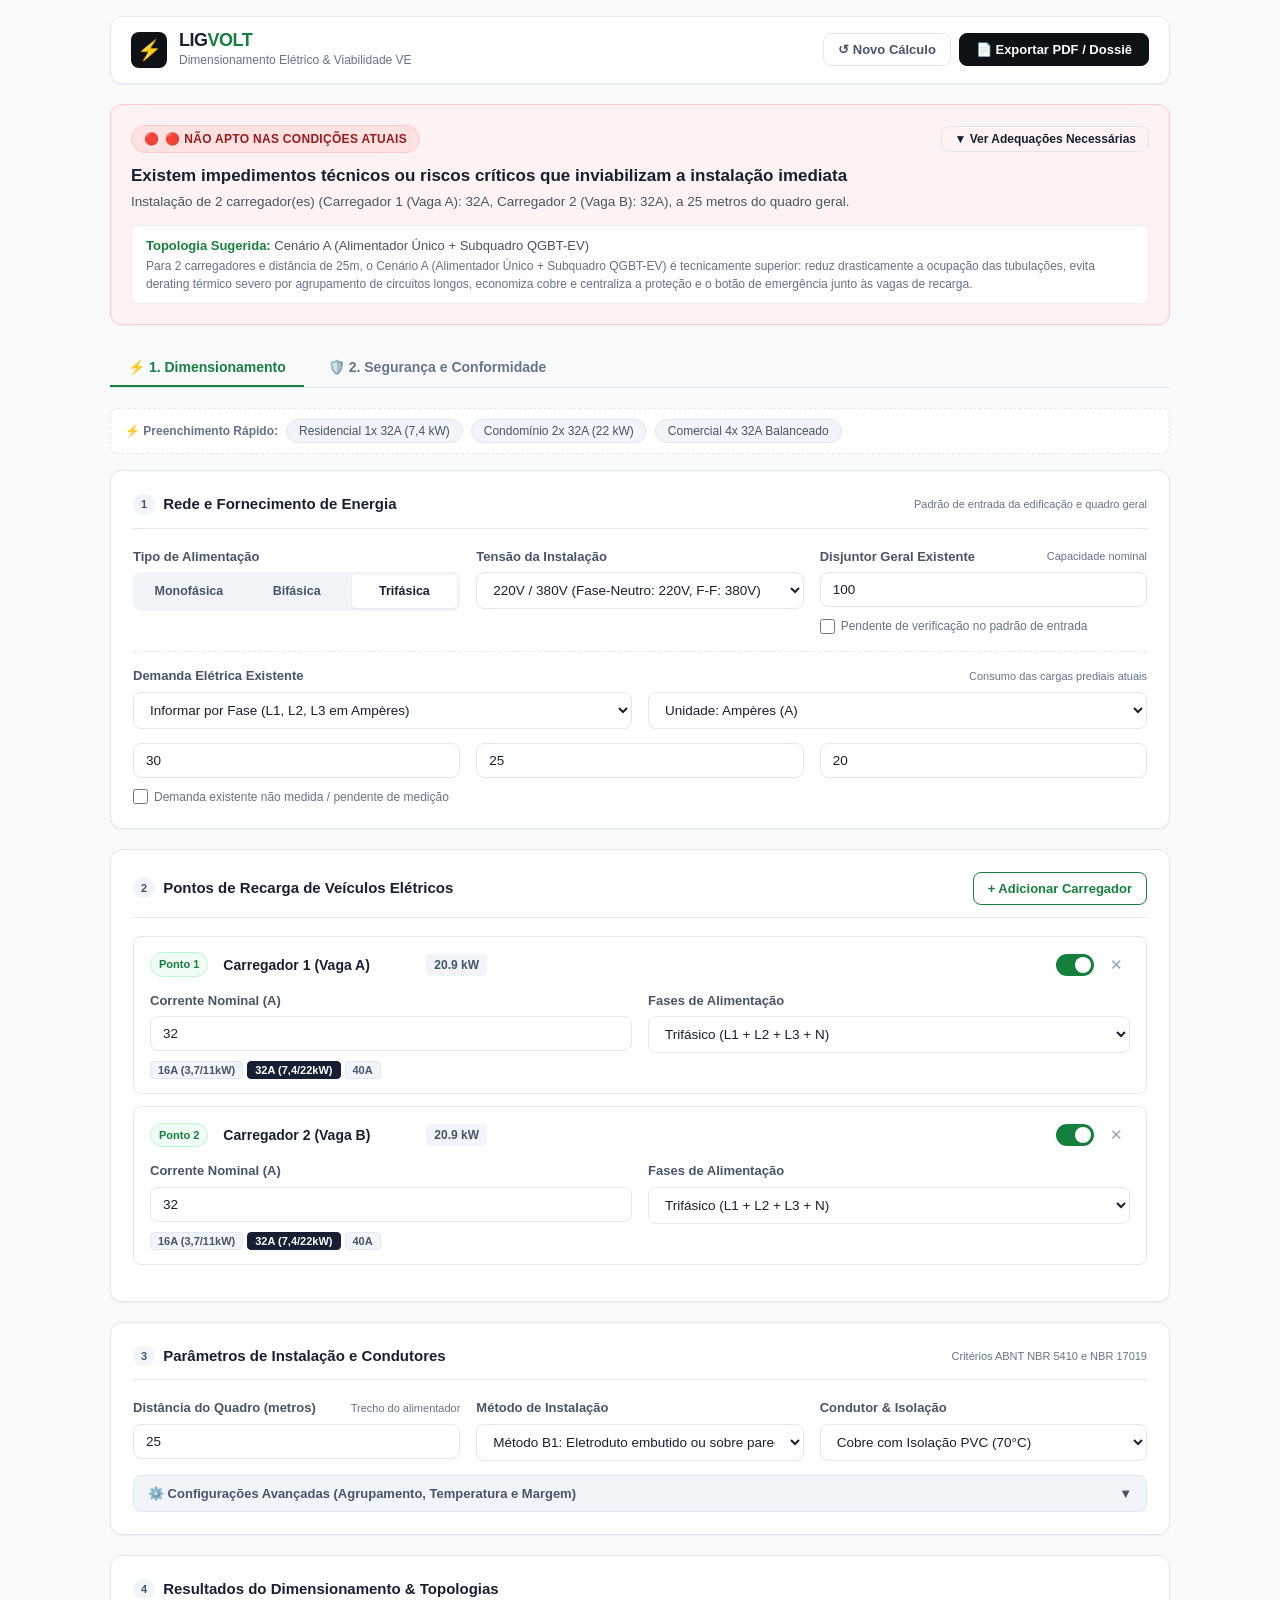
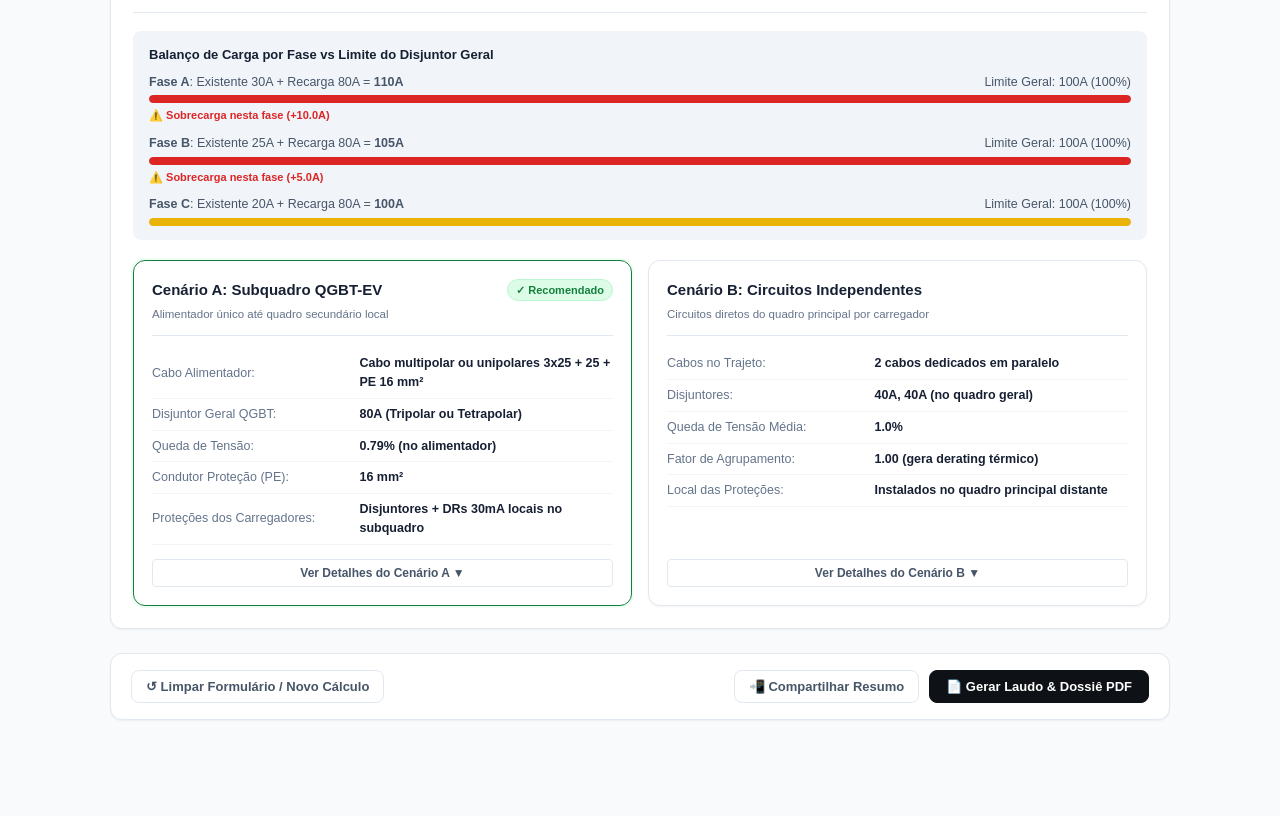
==== index.html @ 84a50691 "feat(ui): complete redesign light mode saas, step layout, progressive disclosure and scenario compar" ====
<!DOCTYPE html>
<html lang="pt-BR">
<head>
  <meta charset="UTF-8" />
  <meta name="viewport" content="width=device-width, initial-scale=1.0, maximum-scale=1.0, user-scalable=no" />
  <meta name="theme-color" content="#F8FAFC" />
  <meta name="description" content="LIGVOLT - Sistema SaaS de Dimensionamento Elétrico, Viabilidade e Laudos Técnicos para Recarga de Veículos Elétricos no Brasil (ABNT NBR 5410, NBR 17019, CBMERJ 326/2025)." />
  <title>LIGVOLT | Dimensionamento Elétrico & Laudo Técnico VE</title>
  
  <link rel="stylesheet" href="css/style.css" />
  <link rel="stylesheet" href="css/print.css" media="print" />
</head>
<body>

  <div class="app-container">
    <!-- ====================================================================
         CABEÇALHO COMPACTO E ELEGANTE (LIGHT MODE)
         ==================================================================== -->
    <header class="app-header">
      <div class="brand-wrapper">
        <div class="brand-logo-mark">⚡</div>
        <div class="brand-text">
          <h1>LIG<span class="accent">VOLT</span></h1>
          <p class="brand-tagline">Dimensionamento Elétrico & Viabilidade VE</p>
        </div>
      </div>
      <div class="header-actions">
        <button type="button" class="btn-ghost" id="btnResetHeader" title="Reiniciar parâmetros com valores padrão">
          ↺ Novo Cálculo
        </button>
        <button type="button" class="btn-primary-header" id="btnExportHeader" title="Visualizar e exportar laudo ou memória de cálculo">
          📄 Exportar PDF / Dossiê
        </button>
      </div>
    </header>

    <!-- ====================================================================
         CARD DE DIAGNÓSTICO PRINCIPAL (HERO CARD REFINADO)
         ==================================================================== -->
    <section id="intelligentDiagnosticCard" class="diag-hero-card badge-apto" aria-live="polite">
      <!-- Renderizado dinamicamente via UI Controller em tons suaves -->
    </section>

    <!-- ====================================================================
         NAVEGAÇÃO POR ABAS HORIZONTAIS
         ==================================================================== -->
    <nav class="tabs-navigation" role="tablist">
      <button type="button" class="tab-btn active" data-tab="tab-dimensionamento" role="tab" aria-selected="true">
        ⚡ 1. Dimensionamento
      </button>
      <button type="button" class="tab-btn" data-tab="tab-seguranca" role="tab" aria-selected="false">
        🛡️ 2. Segurança e Conformidade
      </button>
    </nav>

    <!-- ====================================================================
         ABA 1: DIMENSIONAMENTO ELÉTRICO
         ==================================================================== -->
    <main id="tab-dimensionamento" class="tab-pane active" role="tabpanel">

      <!-- PRESETS RÁPIDOS DE INSTALAÇÃO -->
      <div class="presets-bar">
        <span class="presets-label">⚡ Preenchimento Rápido:</span>
        <button type="button" class="preset-chip" data-quick-preset="res-mono-32">Residencial 1x 32A (7,4 kW)</button>
        <button type="button" class="preset-chip" data-quick-preset="condo-2x32">Condomínio 2x 32A (22 kW)</button>
        <button type="button" class="preset-chip" data-quick-preset="comercial-4x32">Comercial 4x 32A Balanceado</button>
      </div>

      <!-- SEÇÃO 1: REDE E FORNECIMENTO -->
      <section class="card-panel" id="section-rede">
        <div class="panel-header">
          <h2 class="panel-title">
            <span class="panel-title-badge">1</span>
            Rede e Fornecimento de Energia
          </h2>
          <span class="form-hint">Padrão de entrada da edificação e quadro geral</span>
        </div>

        <div class="form-grid-3">
          <!-- Tipo de Fornecimento (Segmented Buttons) -->
          <div class="form-group">
            <label class="form-label">Tipo de Alimentação</label>
            <div class="segmented-control">
              <div class="segmented-option">
                <input type="radio" id="supMono" name="supplyType" value="monofasica" />
                <label for="supMono" class="segmented-label">Monofásica</label>
              </div>
              <div class="segmented-option">
                <input type="radio" id="supBi" name="supplyType" value="bifasica" />
                <label for="supBi" class="segmented-label">Bifásica</label>
              </div>
              <div class="segmented-option">
                <input type="radio" id="supTri" name="supplyType" value="trifasica" checked />
                <label for="supTri" class="segmented-label">Trifásica</label>
              </div>
            </div>
          </div>

          <!-- Tensão Nominal -->
          <div class="form-group">
            <label class="form-label" for="voltagePreset">Tensão da Instalação</label>
            <select id="voltagePreset" class="form-control">
              <option value="220_380" selected>220V / 380V (Fase-Neutro: 220V, F-F: 380V)</option>
              <option value="127_220">127V / 220V (Fase-Neutro: 127V, F-F: 220V)</option>
              <option value="custom">Tensão Personalizada</option>
            </select>
          </div>

          <!-- Disjuntor Geral Existente -->
          <div class="form-group">
            <label class="form-label" for="inputMainBreaker">
              Disjuntor Geral Existente
              <span class="form-hint">Capacidade nominal</span>
            </label>
            <input type="number" id="inputMainBreaker" class="form-control" min="10" max="1000" value="100" placeholder="Ex: 100A" />
            <label class="checkbox-inline">
              <input type="checkbox" id="chkMainBreakerUnknown" />
              <span>Pendente de verificação no padrão de entrada</span>
            </label>
          </div>
        </div>

        <!-- Campos de Tensão Personalizada (quando selecionado custom) -->
        <div id="customVoltageContainer" class="form-grid-2" style="display: none; margin-top: 14px;">
          <div class="form-group">
            <label class="form-label" for="inputVoltageFN">Tensão Fase-Neutro (V)</label>
            <input type="number" id="inputVoltageFN" class="form-control" value="220" />
          </div>
          <div class="form-group">
            <label class="form-label" for="inputVoltageFF">Tensão Fase-Fase (V)</label>
            <input type="number" id="inputVoltageFF" class="form-control" value="380" />
          </div>
        </div>

        <!-- Demanda Atual Existente -->
        <div style="margin-top: 16px; padding-top: 14px; border-top: 1px dashed var(--border-subtle);">
          <div class="form-group">
            <label class="form-label">
              Demanda Elétrica Existente
              <span class="form-hint">Consumo das cargas prediais atuais</span>
            </label>
            <div id="demandModeBox" class="form-grid-2" style="margin-bottom: 8px;">
              <select id="selectDemandMode" class="form-control">
                <option value="per_phase" selected>Informar por Fase (L1, L2, L3 em Ampères)</option>
                <option value="total">Informar Valor Total</option>
              </select>
              <select id="selectDemandUnit" class="form-control">
                <option value="A" selected>Unidade: Ampères (A)</option>
                <option value="kVA">Unidade: Potência (kVA)</option>
              </select>
            </div>

            <div id="demandTotalBox" style="display: none;">
              <input type="number" id="inputDemandTotal" class="form-control" placeholder="Demanda total existente" value="40" />
            </div>

            <div id="demandPhaseBox" class="form-grid-3">
              <input type="number" id="inputDemandL1" class="form-control" placeholder="Fase A (A)" value="30" title="Demanda na Fase A" />
              <input type="number" id="inputDemandL2" class="form-control" placeholder="Fase B (A)" value="25" title="Demanda na Fase B" />
              <input type="number" id="inputDemandL3" class="form-control" placeholder="Fase C (A)" value="20" title="Demanda na Fase C" />
            </div>

            <label class="checkbox-inline">
              <input type="checkbox" id="chkDemandUnknown" />
              <span>Demanda existente não medida / pendente de medição</span>
            </label>
          </div>
        </div>
      </section>

      <!-- SEÇÃO 2: PONTOS DE RECARGA -->
      <section class="card-panel" id="section-carregadores">
        <div class="panel-header">
          <h2 class="panel-title">
            <span class="panel-title-badge">2</span>
            Pontos de Recarga de Veículos Elétricos
          </h2>
          <button type="button" id="btnAddCharger" class="btn-ghost" style="color: var(--volt-green-dark); border-color: var(--volt-green-dark);">
            + Adicionar Carregador
          </button>
        </div>

        <div id="chargersContainer" class="chargers-container">
          <!-- Renderizado dinamicamente via UI Controller em cards compactos -->
        </div>
      </section>

      <!-- SEÇÃO 3: PARÂMETROS DE INSTALAÇÃO & CABOS -->
      <section class="card-panel" id="section-instalacao">
        <div class="panel-header">
          <h2 class="panel-title">
            <span class="panel-title-badge">3</span>
            Parâmetros de Instalação e Condutores
          </h2>
          <span class="form-hint">Critérios ABNT NBR 5410 e NBR 17019</span>
        </div>

        <div class="form-grid-3">
          <!-- Distância -->
          <div class="form-group">
            <label class="form-label" for="inputDistance">
              Distância do Quadro (metros)
              <span class="form-hint">Trecho do alimentador</span>
            </label>
            <input type="number" id="inputDistance" class="form-control" min="1" max="500" value="25" step="1" />
          </div>

          <!-- Método de Instalação -->
          <div class="form-group">
            <label class="form-label" for="selectInstallMethod">Método de Instalação</label>
            <select id="selectInstallMethod" class="form-control">
              <option value="B1" selected>Método B1: Eletroduto embutido ou sobre parede</option>
              <option value="B2">Método B2: Cabo multipolar em eletroduto</option>
              <option value="C">Método C: Fixado diretamente em alvenaria</option>
              <option value="F">Método F: Bandeja perfurada / Eletrocalha / Leito</option>
            </select>
          </div>

          <!-- Condutor e Isolação -->
          <div class="form-group">
            <label class="form-label" for="selectCableInsulation">Condutor & Isolação</label>
            <select id="selectCableInsulation" class="form-control">
              <option value="PVC" selected>Cobre com Isolação PVC (70°C)</option>
              <option value="XLPE">Cobre com Isolação XLPE / HEPR (90°C)</option>
            </select>
          </div>
        </div>

        <!-- Acordeão: Configurações Avançadas -->
        <button type="button" class="accordion-toggle-btn" id="btnToggleAdvanced">
          <span>⚙️ Configurações Avançadas (Agrupamento, Temperatura e Margem)</span>
          <span id="accordionArrow">▼</span>
        </button>

        <div class="accordion-content" id="accordionAdvancedContent">
          <div class="form-grid-3">
            <!-- Circuitos Agrupados -->
            <div class="form-group">
              <label class="form-label" for="selectGrouping">
                Circuitos Agrupados
                <span class="form-hint">Mesmo eletroduto/feixe</span>
              </label>
              <select id="selectGrouping" class="form-control">
                <option value="1" selected>1 circuito exclusivo (Fator: 1,00)</option>
                <option value="2">2 circuitos agrupados (Fator: 0,80)</option>
                <option value="3">3 circuitos agrupados (Fator: 0,70)</option>
                <option value="4">4 circuitos agrupados (Fator: 0,65)</option>
                <option value="5">5 circuitos agrupados (Fator: 0,60)</option>
                <option value="6">6 circuitos agrupados (Fator: 0,57)</option>
              </select>
            </div>

            <!-- Temperatura Ambiente -->
            <div class="form-group">
              <label class="form-label" for="selectAmbientTemp">Temperatura Ambiente</label>
              <select id="selectAmbientTemp" class="form-control">
                <option value="25">25°C (Ambiente refrigerado)</option>
                <option value="30" selected>30°C (Referência padrão NBR 5410)</option>
                <option value="35">35°C (Garagem quente / Área externa)</option>
                <option value="40">40°C (Ambiente confinado / Exposição solar)</option>
              </select>
            </div>

            <!-- Limite de Queda de Tensão -->
            <div class="form-group">
              <label class="form-label" for="inputMaxDrop">
                Limite de Queda de Tensão (%)
                <span class="form-hint">Máx. NBR 5410: 4% terminal</span>
              </label>
              <input type="number" id="inputMaxDrop" class="form-control" min="1.0" max="7.0" step="0.5" value="4.0" />
            </div>
          </div>

          <div style="margin-top: 12px;">
            <label class="checkbox-inline">
              <input type="checkbox" id="chkContinuousMargin" checked />
              <span><strong>Aplicar margem de 125% na corrente de projeto:</strong> critério conservador recomendado para operação contínua de recarga prolongada (> 3 horas).</span>
            </label>
          </div>
        </div>
      </section>

      <!-- SEÇÃO 4: RESULTADOS & COMPARATIVO DOS CENÁRIOS -->
      <section class="card-panel" id="section-resultados">
        <div class="panel-header">
          <h2 class="panel-title">
            <span class="panel-title-badge">4</span>
            Resultados do Dimensionamento & Topologias
          </h2>
        </div>

        <div id="sizingSummaryContainer">
          <!-- Renderizado dinamicamente via UI Controller -->
        </div>

        <div id="scenariosComparisonContainer" style="margin-top: 20px;">
          <!-- Comparativo Cenário A vs Cenário B renderizado dinamicamente -->
        </div>
      </section>
    </main>

    <!-- ====================================================================
         ABA 2: SEGURANÇA E CONFORMIDADE (CHECKLIST AGRUPADO)
         ==================================================================== -->
    <section id="tab-seguranca" class="tab-pane" role="tabpanel">
      <div class="card-panel">
        <div class="panel-header">
          <div>
            <h2 class="panel-title">🛡️ Vistoria de Segurança e Conformidade Técnica</h2>
            <p class="form-hint">Avaliação estruturada por grupos de inspeção normativa (NBR 5410, NBR 17019, IEC 61851, CBMERJ 326/2025)</p>
          </div>
          <div style="display: flex; gap: 8px;">
            <button type="button" id="btnCheckAllAdequate" class="btn-ghost">✓ Marcar Todos Adequado</button>
            <button type="button" id="btnResetChecklist" class="btn-ghost">↺ Resetar</button>
          </div>
        </div>

        <div id="checklistContainer">
          <!-- Renderizado dinamicamente em 4 grupos organizados -->
        </div>
      </div>
    </section>

    <!-- ====================================================================
         BARRA INFERIOR DE AÇÕES
         ==================================================================== -->
    <footer class="bottom-actions-bar">
      <div>
        <button type="button" class="btn-ghost" id="btnResetBottom">
          ↺ Limpar Formulário / Novo Cálculo
        </button>
      </div>
      <div style="display: flex; gap: 10px;">
        <button type="button" class="btn-ghost" id="btnShareBottom">
          📲 Compartilhar Resumo
        </button>
        <button type="button" class="btn-primary-header" id="btnExportBottom">
          📄 Gerar Laudo & Dossiê PDF
        </button>
      </div>
    </footer>

  </div> <!-- /app-container -->

  <!-- ====================================================================
         MODAL: CENTRAL DE LAUDOS TÉCNICOS & HOMOLOGAÇÃO
         ==================================================================== -->
  <div id="reportModal" class="modal-backdrop" role="dialog" aria-modal="true" aria-labelledby="reportModalTitle">
    <div class="modal-window">
      <!-- Barra Superior do Modal -->
      <div class="modal-header-bar">
        <h3 id="reportModalTitle">📄 Central de Laudos Técnicos & Homologação</h3>
        <div class="modal-actions">
          <button type="button" id="btnShareModal" class="btn-ghost" style="color: #fff; border-color: rgba(255,255,255,0.3);">
            📲 Compartilhar
          </button>
          <button type="button" id="btnCopyModal" class="btn-ghost" style="color: #fff; border-color: rgba(255,255,255,0.3);">
            📋 Copiar Resumo
          </button>
          <button type="button" id="btnPrintReportModal" class="btn-primary-header" style="background: var(--volt-green); color: #0E1116; border-color: var(--volt-green);">
            🖨️ Imprimir / PDF
          </button>
          <button type="button" id="btnCloseReport" class="btn-ghost" style="color: #fff; border: none; font-size: 16px;">
            ✕
          </button>
        </div>
      </div>

      <!-- Abas de Tipos de Documento -->
      <div class="doc-tabs-bar">
        <button type="button" class="doc-tab-btn active" data-doc="relatorio">
          📄 Relatório Preliminar
        </button>
        <button type="button" class="doc-tab-btn" data-doc="laudo">
          ⚖️ Laudo Técnico
        </button>
        <button type="button" class="doc-tab-btn" data-doc="memoria">
          📐 Memória de Cálculo
        </button>
        <button type="button" class="doc-tab-btn" data-doc="concessionaria">
          🏢 Pedido Concessionária
        </button>
        <button type="button" class="doc-tab-btn" data-doc="dossie">
          📚 Dossiê Completo
        </button>
      </div>

      <div class="modal-scroll-area">
        <!-- Campos de Identificação Cadastral do Dossiê -->
        <div class="meta-input-grid">
          <div class="meta-field">
            <label for="metaClientName">Cliente / Condomínio / Edificação:</label>
            <input type="text" id="metaClientName" placeholder="Ex: Condomínio Solar das Palmeiras" />
          </div>
          <div class="meta-field">
            <label for="metaAddress">Endereço da Instalação:</label>
            <input type="text" id="metaAddress" placeholder="Ex: Av. das Américas, 4200 - Barra, RJ" />
          </div>
          <div class="meta-field">
            <label for="metaTechnician">Responsável Técnico / Engenheiro:</label>
            <input type="text" id="metaTechnician" placeholder="Ex: Eng. Rodrigo C." />
          </div>
          <div class="meta-field">
            <label for="metaCrea">Registro no CREA:</label>
            <input type="text" id="metaCrea" placeholder="Ex: CREA-RJ 2026/12345-D" />
          </div>
          <div class="meta-field">
            <label for="metaArt">Nº da ART / RRT:</label>
            <input type="text" id="metaArt" placeholder="Ex: ART nº 20260987654" />
          </div>
          <div class="meta-field">
            <label for="metaConcessionaria">Concessionária de Energia:</label>
            <input type="text" id="metaConcessionaria" placeholder="Ex: Light / Enel / CPFL / Cemig" />
          </div>
          <div class="meta-field">
            <label for="metaUcNumber">Nº da Unidade Consumidora (UC):</label>
            <input type="text" id="metaUcNumber" placeholder="Ex: UC 1002345678" />
          </div>
          <div class="meta-field">
            <label for="metaNotes">Observações de Campo:</label>
            <input type="text" id="metaNotes" placeholder="Ex: Garagem térrea coberta e ventilada" />
          </div>
        </div>

        <!-- Conteúdo do Documento Formatado -->
        <div id="reportModalContent">
          <!-- Gerado dinamicamente via UI Controller -->
        </div>
      </div>
    </div>
  </div>

  <!-- SCRIPTS DA APLICAÇÃO -->
  <script src="js/electrical-tables.js"></script>
  <script src="js/calculation-engine.js"></script>
  <script src="js/compliance-rules.js"></script>
  <script src="js/diagnostic-engine.js"></script>
  <script src="js/report-generator.js"></script>
  <script src="js/dossier-generator.js"></script>
  <script src="js/ui-controller.js"></script>
  <script src="js/app.js"></script>
</body>
</html>
---- css/style.css ----
/**
 * LIGVOLT - Design System & Estilos Principais (Light Mode SaaS)
 * Identidade: Clean, Moderno, Minimalista, Mobile-First
 * Paleta: Fundo #F8FAFC, Cards #FFFFFF, Acento #9DEC0F / #16A34A, Texto #172033
 */

:root {
  /* Cores Principais - Light Mode */
  --bg-app: #F8FAFC;
  --bg-surface: #FFFFFF;
  --bg-surface-subtle: #F1F5F9;
  --bg-surface-hover: #F8FAFC;
  --bg-input: #FFFFFF;

  --border-subtle: #E2E8F0;
  --border-focus: #16A34A;
  --border-hover: #CBD5E1;

  --text-main: #172033;
  --text-secondary: #475569;
  --text-muted: #64748B;
  --text-light: #94A3B8;

  /* Identidade Ligvolt */
  --volt-green: #9DEC0F;
  --volt-green-hover: #8BD70B;
  --volt-green-dark: #15803D;
  --volt-green-subtle: #F0FDF4;
  --volt-green-border: #BBF7D0;

  /* Status Semânticos (Tons Suaves e Acessíveis) */
  --status-green-bg: #F0FDF4;
  --status-green-border: #BBF7D0;
  --status-green-text: #166534;
  --status-green-badge: #15803D;

  --status-yellow-bg: #FEFCE8;
  --status-yellow-border: #FEF08A;
  --status-yellow-text: #854D0E;
  --status-yellow-badge: #CA8A04;

  --status-red-bg: #FEF2F2;
  --status-red-border: #FECACA;
  --status-red-text: #991B1B;
  --status-red-badge: #DC2626;

  --status-blue-bg: #EFF6FF;
  --status-blue-border: #BFDBFE;
  --status-blue-text: #1E40AF;
  --status-blue-badge: #2563EB;

  --status-gray-bg: #F8FAFC;
  --status-gray-border: #E2E8F0;
  --status-gray-text: #475569;
  --status-gray-badge: #64748B;

  /* Formas e Sombras Sutis */
  --radius-xs: 4px;
  --radius-sm: 8px;
  --radius-md: 12px;
  --radius-lg: 16px;
  --radius-full: 9999px;

  --shadow-xs: 0 1px 2px 0 rgba(0, 0, 0, 0.05);
  --shadow-sm: 0 1px 3px 0 rgba(0, 0, 0, 0.08), 0 1px 2px -1px rgba(0, 0, 0, 0.05);
  --shadow-md: 0 4px 6px -1px rgba(0, 0, 0, 0.08), 0 2px 4px -2px rgba(0, 0, 0, 0.04);
  --shadow-lg: 0 10px 15px -3px rgba(0, 0, 0, 0.08), 0 4px 6px -4px rgba(0, 0, 0, 0.04);

  --font-sans: 'Inter', -apple-system, BlinkMacSystemFont, "Segoe UI", Roboto, Helvetica, Arial, sans-serif;
}

/* Reset Global */
*, *::before, *::after {
  box-sizing: border-box;
  margin: 0;
  padding: 0;
}

body {
  font-family: var(--font-sans);
  background-color: var(--bg-app);
  color: var(--text-main);
  line-height: 1.5;
  -webkit-font-smoothing: antialiased;
  -moz-osx-font-smoothing: grayscale;
  padding-bottom: 80px;
}

/* Layout Container */
.app-container {
  max-width: 1100px;
  margin: 0 auto;
  padding: 16px 20px;
}

/* ==========================================================================
   HEADER PRINCIPAL
   ========================================================================== */
.app-header {
  display: flex;
  justify-content: space-between;
  align-items: center;
  padding: 14px 20px;
  background: var(--bg-surface);
  border: 1px solid var(--border-subtle);
  border-radius: var(--radius-md);
  margin-bottom: 20px;
  box-shadow: var(--shadow-xs);
  flex-wrap: wrap;
  gap: 12px;
}

.brand-wrapper {
  display: flex;
  align-items: center;
  gap: 12px;
}

.brand-logo-mark {
  background: #0E1116;
  color: var(--volt-green);
  width: 36px;
  height: 36px;
  border-radius: var(--radius-sm);
  display: flex;
  align-items: center;
  justify-content: center;
  font-size: 20px;
  font-weight: 800;
  box-shadow: var(--shadow-xs);
}

.brand-text h1 {
  font-size: 18px;
  font-weight: 800;
  color: var(--text-main);
  letter-spacing: -0.5px;
  line-height: 1.1;
}

.brand-text h1 .accent {
  color: var(--volt-green-dark);
}

.brand-tagline {
  font-size: 12px;
  color: var(--text-muted);
  font-weight: 500;
}

.header-actions {
  display: flex;
  align-items: center;
  gap: 8px;
}

.btn-ghost {
  background: transparent;
  color: var(--text-secondary);
  border: 1px solid var(--border-subtle);
  padding: 8px 14px;
  border-radius: var(--radius-sm);
  font-size: 13px;
  font-weight: 600;
  cursor: pointer;
  transition: all 0.2s;
  display: inline-flex;
  align-items: center;
  gap: 6px;
}

.btn-ghost:hover {
  background: var(--bg-surface-subtle);
  color: var(--text-main);
}

.btn-primary-header {
  background: #0E1116;
  color: #FFFFFF;
  border: 1px solid #0E1116;
  padding: 8px 16px;
  border-radius: var(--radius-sm);
  font-size: 13px;
  font-weight: 600;
  cursor: pointer;
  transition: all 0.2s;
  display: inline-flex;
  align-items: center;
  gap: 6px;
}

.btn-primary-header:hover {
  background: #1E293B;
  box-shadow: var(--shadow-sm);
}

/* ==========================================================================
   DIAGNÓSTICO HERO CARD (LIGHT MODE)
   ========================================================================== */
.diag-hero-card {
  background: var(--bg-surface);
  border: 1px solid var(--border-subtle);
  border-radius: var(--radius-md);
  padding: 20px;
  margin-bottom: 24px;
  box-shadow: var(--shadow-xs);
  transition: all 0.25s ease;
  position: relative;
}

.diag-hero-card.badge-apto {
  background: var(--status-green-bg);
  border-color: var(--status-green-border);
}

.diag-hero-card.badge-adequacoes {
  background: var(--status-yellow-bg);
  border-color: var(--status-yellow-border);
}

.diag-hero-card.badge-nao-apto {
  background: var(--status-red-bg);
  border-color: var(--status-red-border);
}

.diag-hero-card.badge-incomplete {
  background: #F8FAFC;
  border-color: #E2E8F0;
}

.diag-header-row {
  display: flex;
  justify-content: space-between;
  align-items: center;
  flex-wrap: wrap;
  gap: 12px;
  margin-bottom: 10px;
}

.diag-badge-pill {
  display: inline-flex;
  align-items: center;
  gap: 6px;
  padding: 4px 12px;
  border-radius: var(--radius-full);
  font-size: 12px;
  font-weight: 700;
  letter-spacing: 0.3px;
  text-transform: uppercase;
}

.badge-apto .diag-badge-pill {
  background: #DCFCE7;
  color: #166534;
  border: 1px solid #BBF7D0;
}

.badge-adequacoes .diag-badge-pill {
  background: #FEF08A;
  color: #854D0E;
  border: 1px solid #FDE047;
}

.badge-nao-apto .diag-badge-pill {
  background: #FEE2E2;
  color: #991B1B;
  border: 1px solid #FECACA;
}

.badge-incomplete .diag-badge-pill {
  background: #E2E8F0;
  color: #475569;
  border: 1px solid #CBD5E1;
}

.diag-headline {
  font-size: 17px;
  font-weight: 700;
  color: var(--text-main);
  margin-bottom: 4px;
}

.diag-summary-text {
  font-size: 13.5px;
  color: var(--text-secondary);
}

.diag-recommended-box {
  margin-top: 12px;
  padding: 10px 14px;
  background: rgba(255, 255, 255, 0.8);
  border-radius: var(--radius-sm);
  border: 1px solid rgba(0, 0, 0, 0.06);
  font-size: 13px;
  color: var(--text-secondary);
}

.diag-recommended-box strong {
  color: var(--volt-green-dark);
}

.btn-toggle-adaptations {
  background: transparent;
  border: 1px solid var(--border-subtle);
  color: var(--text-main);
  padding: 5px 12px;
  border-radius: var(--radius-sm);
  font-size: 12px;
  font-weight: 600;
  cursor: pointer;
  transition: all 0.2s;
}

.btn-toggle-adaptations:hover {
  background: rgba(0, 0, 0, 0.05);
}

.diag-collapsible-area {
  margin-top: 14px;
  padding-top: 14px;
  border-top: 1px dashed rgba(0, 0, 0, 0.1);
  display: none;
}

.diag-collapsible-area.is-open {
  display: block;
}

.diag-bullet-list {
  list-style: none;
  display: flex;
  flex-direction: column;
  gap: 6px;
  margin-top: 8px;
}

.diag-bullet-list li {
  font-size: 12.5px;
  color: #991B1B;
  background: rgba(254, 226, 226, 0.6);
  padding: 6px 10px;
  border-radius: var(--radius-xs);
  border-left: 3px solid #DC2626;
}

.diag-ordered-list {
  padding-left: 0;
  list-style: none;
  display: flex;
  flex-direction: column;
  gap: 6px;
  margin-top: 8px;
}

.diag-ordered-list li {
  font-size: 12.5px;
  color: var(--text-main);
  background: rgba(255, 255, 255, 0.9);
  padding: 6px 10px;
  border-radius: var(--radius-xs);
  border: 1px solid rgba(0, 0, 0, 0.05);
  display: flex;
  align-items: center;
  gap: 8px;
}

.p-tag {
  font-size: 10px;
  font-weight: 700;
  padding: 2px 6px;
  border-radius: var(--radius-xs);
}

.p-tag.p-1 { background: #FEE2E2; color: #DC2626; }
.p-tag.p-2 { background: #FEF08A; color: #854D0E; }
.p-tag.p-3 { background: #DCFCE7; color: #166534; }

/* ==========================================================================
   NAVEGAÇÃO POR ABAS HORIZONTAIS
   ========================================================================== */
.tabs-navigation {
  display: flex;
  gap: 6px;
  border-bottom: 1px solid var(--border-subtle);
  margin-bottom: 20px;
}

.tab-btn {
  background: transparent;
  color: var(--text-muted);
  border: none;
  font-size: 14px;
  font-weight: 600;
  padding: 10px 18px;
  cursor: pointer;
  border-bottom: 2px solid transparent;
  transition: all 0.2s;
  display: flex;
  align-items: center;
  gap: 8px;
}

.tab-btn:hover {
  color: var(--text-main);
}

.tab-btn.active {
  color: var(--volt-green-dark);
  border-bottom-color: var(--volt-green-dark);
  font-weight: 700;
}

.tab-pane {
  display: none;
}

.tab-pane.active {
  display: block;
}

/* ==========================================================================
   STEPPER DE PROGRESSO (FLUXO POR ETAPAS GUIADAS)
   ========================================================================== */
.stepper-nav {
  display: flex;
  align-items: center;
  justify-content: space-between;
  gap: 8px;
  margin-bottom: 20px;
  overflow-x: auto;
  padding-bottom: 4px;
}

.step-item {
  display: flex;
  align-items: center;
  gap: 8px;
  background: var(--bg-surface);
  border: 1px solid var(--border-subtle);
  padding: 8px 14px;
  border-radius: var(--radius-full);
  font-size: 12.5px;
  font-weight: 600;
  color: var(--text-muted);
  cursor: pointer;
  transition: all 0.2s;
  white-space: nowrap;
}

.step-item:hover {
  border-color: var(--border-hover);
  color: var(--text-main);
}

.step-item.active {
  background: #172033;
  color: #FFFFFF;
  border-color: #172033;
}

.step-item.active .step-num {
  background: var(--volt-green);
  color: #0E1116;
}

.step-num {
  width: 20px;
  height: 20px;
  border-radius: var(--radius-full);
  background: var(--bg-surface-subtle);
  color: var(--text-secondary);
  font-size: 11px;
  font-weight: 700;
  display: flex;
  align-items: center;
  justify-content: center;
}

/* ==========================================================================
   CARDS DE SEÇÕES (LIGHT MODE)
   ========================================================================== */
.card-panel {
  background: var(--bg-surface);
  border: 1px solid var(--border-subtle);
  border-radius: var(--radius-md);
  padding: 22px;
  margin-bottom: 20px;
  box-shadow: var(--shadow-xs);
  transition: border-color 0.2s;
}

.card-panel:hover {
  border-color: var(--border-hover);
}

.panel-header {
  display: flex;
  justify-content: space-between;
  align-items: center;
  margin-bottom: 18px;
  flex-wrap: wrap;
  gap: 10px;
  border-bottom: 1px solid var(--border-subtle);
  padding-bottom: 12px;
}

.panel-title {
  font-size: 15px;
  font-weight: 700;
  color: var(--text-main);
  display: flex;
  align-items: center;
  gap: 8px;
}

.panel-title-badge {
  background: var(--bg-surface-subtle);
  color: var(--text-secondary);
  font-size: 11px;
  font-weight: 700;
  padding: 2px 8px;
  border-radius: var(--radius-full);
}

/* Quick Presets Bar */
.presets-bar {
  display: flex;
  align-items: center;
  gap: 8px;
  flex-wrap: wrap;
  margin-bottom: 16px;
  padding: 10px 14px;
  background: var(--bg-surface);
  border: 1px dashed var(--border-subtle);
  border-radius: var(--radius-sm);
}

.presets-label {
  font-size: 12px;
  font-weight: 600;
  color: var(--text-muted);
}

.preset-chip {
  background: var(--bg-surface-subtle);
  color: var(--text-secondary);
  border: 1px solid var(--border-subtle);
  border-radius: var(--radius-full);
  font-size: 12px;
  font-weight: 500;
  padding: 4px 12px;
  cursor: pointer;
  transition: all 0.2s;
}

.preset-chip:hover {
  background: #E2E8F0;
  color: var(--text-main);
  border-color: var(--text-muted);
}

/* ==========================================================================
   CONTROLES DE FORMULÁRIO (LIGHT MODE)
   ========================================================================== */
.form-grid-2 {
  display: grid;
  grid-template-columns: 1fr;
  gap: 16px;
}

.form-grid-3 {
  display: grid;
  grid-template-columns: 1fr;
  gap: 16px;
}

@media (min-width: 768px) {
  .form-grid-2 { grid-template-columns: 1fr 1fr; }
  .form-grid-3 { grid-template-columns: 1fr 1fr 1fr; }
}

.form-group {
  display: flex;
  flex-direction: column;
  gap: 6px;
}

.form-label {
  font-size: 13px;
  font-weight: 600;
  color: var(--text-secondary);
  display: flex;
  align-items: center;
  justify-content: space-between;
}

.form-hint {
  font-size: 11px;
  color: var(--text-muted);
  font-weight: normal;
}

.form-control {
  background: var(--bg-input);
  border: 1px solid var(--border-subtle);
  border-radius: var(--radius-sm);
  color: var(--text-main);
  padding: 9px 12px;
  font-size: 13.5px;
  font-family: inherit;
  width: 100%;
  transition: border-color 0.2s, box-shadow 0.2s;
}

.form-control:focus {
  outline: none;
  border-color: var(--volt-green-dark);
  box-shadow: 0 0 0 3px rgba(22, 163, 74, 0.15);
}

.form-control:disabled {
  background: #F1F5F9;
  color: var(--text-muted);
  cursor: not-allowed;
}

/* Segmented Buttons para Tipo de Alimentação */
.segmented-control {
  display: grid;
  grid-template-columns: 1fr 1fr 1fr;
  background: var(--bg-surface-subtle);
  padding: 3px;
  border-radius: var(--radius-sm);
  gap: 2px;
}

.segmented-option {
  position: relative;
  text-align: center;
}

.segmented-option input {
  position: absolute;
  opacity: 0;
  width: 0;
  height: 0;
}

.segmented-label {
  display: block;
  padding: 7px 10px;
  font-size: 12.5px;
  font-weight: 600;
  color: var(--text-secondary);
  border-radius: var(--radius-xs);
  cursor: pointer;
  transition: all 0.2s;
}

.segmented-option input:checked + .segmented-label {
  background: var(--bg-surface);
  color: var(--text-main);
  box-shadow: var(--shadow-xs);
  font-weight: 700;
}

.checkbox-inline {
  display: inline-flex;
  align-items: center;
  gap: 6px;
  font-size: 12px;
  color: var(--text-muted);
  cursor: pointer;
  margin-top: 4px;
}

.checkbox-inline input {
  accent-color: var(--volt-green-dark);
  width: 15px;
  height: 15px;
}

/* ==========================================================================
   CARDS DE CARREGADORES (SEÇÃO 2)
   ========================================================================== */
.chargers-container {
  display: flex;
  flex-direction: column;
  gap: 12px;
  margin-bottom: 14px;
}

.charger-card {
  background: var(--bg-surface);
  border: 1px solid var(--border-subtle);
  border-radius: var(--radius-sm);
  padding: 14px 16px;
  transition: all 0.2s;
}

.charger-card:hover {
  border-color: var(--border-hover);
}

.charger-card.is-disabled {
  opacity: 0.6;
  background: var(--bg-surface-subtle);
}

.charger-card-header {
  display: flex;
  justify-content: space-between;
  align-items: center;
  margin-bottom: 12px;
  flex-wrap: wrap;
  gap: 8px;
}

.charger-title-group {
  display: flex;
  align-items: center;
  gap: 8px;
  flex: 1;
}

.charger-badge {
  background: var(--volt-green-subtle);
  color: var(--volt-green-dark);
  border: 1px solid var(--volt-green-border);
  font-size: 11px;
  font-weight: 700;
  padding: 3px 8px;
  border-radius: var(--radius-full);
}

.charger-name-input {
  background: transparent;
  border: 1px solid transparent;
  color: var(--text-main);
  font-size: 14px;
  font-weight: 600;
  padding: 3px 6px;
  border-radius: var(--radius-xs);
  max-width: 220px;
}

.charger-name-input:focus {
  background: var(--bg-input);
  border-color: var(--border-focus);
  outline: none;
}

.charger-power-tag {
  font-size: 12px;
  font-weight: 700;
  color: var(--text-secondary);
  background: var(--bg-surface-subtle);
  padding: 2px 8px;
  border-radius: var(--radius-xs);
}

.charger-card-actions {
  display: flex;
  align-items: center;
  gap: 8px;
}

.btn-icon-del {
  background: transparent;
  border: none;
  color: var(--text-light);
  width: 28px;
  height: 28px;
  border-radius: var(--radius-xs);
  cursor: pointer;
  display: flex;
  align-items: center;
  justify-content: center;
  font-size: 15px;
  transition: all 0.2s;
}

.btn-icon-del:hover {
  background: #FEE2E2;
  color: #DC2626;
}

.quick-chips-inline {
  display: flex;
  gap: 4px;
  margin-top: 4px;
}

.quick-chips-inline .chip {
  background: var(--bg-surface-subtle);
  border: 1px solid var(--border-subtle);
  color: var(--text-secondary);
  border-radius: var(--radius-xs);
  font-size: 11px;
  font-weight: 600;
  padding: 2px 7px;
  cursor: pointer;
  transition: all 0.15s;
}

.quick-chips-inline .chip.active,
.quick-chips-inline .chip:hover {
  background: #172033;
  color: #FFFFFF;
  border-color: #172033;
}

.btn-add-charger-clean {
  background: var(--bg-surface);
  border: 1px dashed var(--volt-green-dark);
  color: var(--volt-green-dark);
  border-radius: var(--radius-sm);
  padding: 10px;
  width: 100%;
  font-size: 13px;
  font-weight: 600;
  cursor: pointer;
  display: inline-flex;
  align-items: center;
  justify-content: center;
  gap: 6px;
  transition: all 0.2s;
}

.btn-add-charger-clean:hover {
  background: var(--volt-green-subtle);
}

/* Switch Toggle Component */
.switch-toggle {
  position: relative;
  display: inline-block;
  width: 38px;
  height: 22px;
}

.switch-toggle input {
  opacity: 0;
  width: 0;
  height: 0;
}

.slider {
  position: absolute;
  cursor: pointer;
  top: 0; left: 0; right: 0; bottom: 0;
  background-color: #CBD5E1;
  transition: .25s;
  border-radius: 34px;
}

.slider:before {
  position: absolute;
  content: "";
  height: 16px;
  width: 16px;
  left: 3px;
  bottom: 3px;
  background-color: white;
  transition: .25s;
  border-radius: 50%;
  box-shadow: var(--shadow-xs);
}

input:checked + .slider {
  background-color: var(--volt-green-dark);
}

input:checked + .slider:before {
  transform: translateX(16px);
}

/* ==========================================================================
   ACORDEÃO DE CONFIGURAÇÕES AVANÇADAS (SEÇÃO 3)
   ========================================================================== */
.accordion-toggle-btn {
  background: var(--bg-surface-subtle);
  border: 1px solid var(--border-subtle);
  color: var(--text-secondary);
  border-radius: var(--radius-sm);
  padding: 10px 14px;
  width: 100%;
  font-size: 13px;
  font-weight: 600;
  cursor: pointer;
  display: flex;
  justify-content: space-between;
  align-items: center;
  margin-top: 14px;
}

.accordion-toggle-btn:hover {
  background: #E2E8F0;
  color: var(--text-main);
}

.accordion-content {
  display: none;
  margin-top: 14px;
  padding-top: 14px;
  border-top: 1px solid var(--border-subtle);
}

.accordion-content.is-open {
  display: block;
}

/* ==========================================================================
   RESULTADOS: BALANÇO DE FASES E COMPARATIVO DE CENÁRIOS (SEÇÃO 4)
   ========================================================================== */
.phase-bars-panel {
  background: var(--bg-surface-subtle);
  border-radius: var(--radius-sm);
  padding: 14px 16px;
  margin-bottom: 20px;
}

.phase-meter-row {
  display: flex;
  flex-direction: column;
  gap: 4px;
  margin-bottom: 10px;
}

.phase-meter-row:last-child {
  margin-bottom: 0;
}

.phase-meter-label {
  display: flex;
  justify-content: space-between;
  font-size: 12.5px;
  color: var(--text-secondary);
}

.progress-track-clean {
  width: 100%;
  height: 8px;
  background: #E2E8F0;
  border-radius: var(--radius-full);
  overflow: hidden;
}

.progress-fill-clean {
  height: 100%;
  border-radius: var(--radius-full);
  transition: width 0.3s ease;
}

.fill-ok { background: #16A34A; }
.fill-warn { background: #EAB308; }
.fill-danger { background: #DC2626; }

/* Comparativo dos 2 Cenários */
.scenarios-comparison-grid {
  display: grid;
  grid-template-columns: 1fr;
  gap: 16px;
  margin-top: 16px;
}

@media (min-width: 768px) {
  .scenarios-comparison-grid { grid-template-columns: 1fr 1fr; }
}

.scenario-card-clean {
  background: var(--bg-surface);
  border: 1px solid var(--border-subtle);
  border-radius: var(--radius-md);
  padding: 18px;
  display: flex;
  flex-direction: column;
  justify-content: space-between;
  position: relative;
  box-shadow: var(--shadow-xs);
  transition: border-color 0.2s, box-shadow 0.2s;
}

.scenario-card-clean.is-recommended {
  border-color: var(--volt-green-dark);
  box-shadow: 0 0 0 2px var(--volt-green-subtle), var(--shadow-sm);
}

.scenario-header-clean {
  display: flex;
  justify-content: space-between;
  align-items: flex-start;
  margin-bottom: 12px;
  border-bottom: 1px solid var(--border-subtle);
  padding-bottom: 10px;
}

.scenario-header-clean h4 {
  font-size: 15px;
  font-weight: 700;
  color: var(--text-main);
}

.recommended-pill {
  background: #DCFCE7;
  color: #15803D;
  border: 1px solid #BBF7D0;
  font-size: 11px;
  font-weight: 700;
  padding: 2px 8px;
  border-radius: var(--radius-full);
}

.scenario-specs-table {
  width: 100%;
  border-collapse: collapse;
  font-size: 12.5px;
  margin-bottom: 14px;
}

.scenario-specs-table tr td {
  padding: 6px 0;
  border-bottom: 1px solid #F1F5F9;
}

.scenario-specs-table tr td:first-child {
  color: var(--text-muted);
  width: 45%;
}

.scenario-specs-table tr td:last-child {
  color: var(--text-main);
  font-weight: 600;
}

.scenario-details-btn {
  background: transparent;
  border: 1px solid var(--border-subtle);
  color: var(--text-secondary);
  border-radius: var(--radius-xs);
  padding: 6px 12px;
  font-size: 12px;
  font-weight: 600;
  cursor: pointer;
  width: 100%;
  transition: all 0.2s;
}

.scenario-details-btn:hover {
  background: var(--bg-surface-subtle);
  color: var(--text-main);
}

.scenario-drawer {
  display: none;
  margin-top: 12px;
  padding-top: 12px;
  border-top: 1px dashed var(--border-subtle);
  font-size: 12px;
  color: var(--text-secondary);
}

.scenario-drawer.is-open {
  display: block;
}

/* ==========================================================================
   CHECKLIST (ABA 2: SEGURANÇA E CONFORMIDADE)
   ========================================================================== */
.checklist-category-block {
  margin-bottom: 24px;
}

.checklist-cat-title {
  font-size: 14px;
  font-weight: 700;
  text-transform: uppercase;
  letter-spacing: 0.5px;
  color: var(--text-muted);
  margin-bottom: 10px;
  display: flex;
  align-items: center;
  gap: 6px;
}

.checklist-item-card {
  background: var(--bg-surface);
  border: 1px solid var(--border-subtle);
  border-radius: var(--radius-sm);
  padding: 14px 16px;
  margin-bottom: 10px;
  transition: border-color 0.2s;
}

.checklist-item-card:hover {
  border-color: var(--border-hover);
}

.check-top-row {
  display: flex;
  justify-content: space-between;
  align-items: flex-start;
  flex-wrap: wrap;
  gap: 8px;
  margin-bottom: 6px;
}

.check-item-title {
  font-size: 14px;
  font-weight: 600;
  color: var(--text-main);
}

.check-norm-ref {
  font-size: 11px;
  color: var(--text-light);
}

.check-desc-text {
  font-size: 12.5px;
  color: var(--text-secondary);
  margin-bottom: 10px;
  line-height: 1.4;
}

.check-pills-row {
  display: flex;
  gap: 6px;
  flex-wrap: wrap;
}

.btn-check-pill {
  background: var(--bg-surface-subtle);
  border: 1px solid var(--border-subtle);
  color: var(--text-secondary);
  border-radius: var(--radius-full);
  font-size: 11.5px;
  font-weight: 600;
  padding: 5px 12px;
  cursor: pointer;
  transition: all 0.15s;
}

.btn-check-pill:hover {
  border-color: var(--text-muted);
  color: var(--text-main);
}

.btn-check-pill.check-adeq.selected {
  background: #DCFCE7;
  border-color: #86EFAC;
  color: #15803D;
  font-weight: 700;
}

.btn-check-pill.check-inadeq.selected {
  background: #FEE2E2;
  border-color: #FCA5A5;
  color: #DC2626;
  font-weight: 700;
}

.btn-check-pill.check-na.selected {
  background: #E2E8F0;
  border-color: #CBD5E1;
  color: #475569;
}

.btn-check-pill.check-pend.selected {
  background: #FEF08A;
  border-color: #FDE047;
  color: #854D0E;
  font-weight: 700;
}

.check-risk-box {
  margin-top: 8px;
  padding: 8px 10px;
  background: #FEF2F2;
  border-radius: var(--radius-xs);
  border-left: 3px solid #DC2626;
  font-size: 11.5px;
  color: #991B1B;
}

/* ==========================================================================
   BARRA INFERIOR DE AÇÕES
   ========================================================================== */
.bottom-actions-bar {
  display: flex;
  justify-content: space-between;
  align-items: center;
  padding: 16px 20px;
  background: var(--bg-surface);
  border: 1px solid var(--border-subtle);
  border-radius: var(--radius-md);
  margin-top: 24px;
  box-shadow: var(--shadow-xs);
  flex-wrap: wrap;
  gap: 12px;
}

/* ==========================================================================
   MODAL DE DOSSIÊ E LAUDOS
   ========================================================================== */
.modal-backdrop {
  display: none;
  position: fixed;
  top: 0; left: 0; right: 0; bottom: 0;
  background: rgba(15, 23, 42, 0.6);
  backdrop-filter: blur(4px);
  z-index: 999;
  overflow-y: auto;
  padding: 20px 10px;
}

.modal-backdrop.is-open {
  display: flex;
  justify-content: center;
  align-items: flex-start;
}

.modal-window {
  background: #FFFFFF;
  color: #172033;
  border-radius: var(--radius-md);
  width: 100%;
  max-width: 960px;
  box-shadow: var(--shadow-lg);
  display: flex;
  flex-direction: column;
  position: relative;
  margin: 10px 0;
  border: 1px solid var(--border-subtle);
}

.modal-header-bar {
  background: #172033;
  color: #FFFFFF;
  padding: 14px 20px;
  display: flex;
  justify-content: space-between;
  align-items: center;
  border-radius: var(--radius-md) var(--radius-md) 0 0;
  flex-wrap: wrap;
  gap: 10px;
}

.modal-header-bar h3 {
  font-size: 15px;
  font-weight: 700;
}

.modal-actions {
  display: flex;
  gap: 6px;
  flex-wrap: wrap;
}

.doc-tabs-bar {
  display: flex;
  background: #F1F5F9;
  border-bottom: 1px solid #CBD5E1;
  overflow-x: auto;
  white-space: nowrap;
}

.doc-tab-btn {
  background: transparent;
  color: var(--text-secondary);
  border: none;
  padding: 10px 14px;
  font-size: 12.5px;
  font-weight: 600;
  cursor: pointer;
  border-bottom: 2px solid transparent;
  transition: all 0.2s;
}

.doc-tab-btn:hover {
  color: var(--text-main);
}

.doc-tab-btn.active {
  color: #0E1116;
  background: #FFFFFF;
  border-bottom-color: var(--volt-green-dark);
  font-weight: 700;
}

.modal-scroll-area {
  padding: 24px;
  max-height: 80vh;
  overflow-y: auto;
}

.meta-input-grid {
  display: grid;
  grid-template-columns: 1fr;
  gap: 10px;
  margin-bottom: 20px;
  padding: 14px;
  background: #F8FAFC;
  border-radius: var(--radius-sm);
  border: 1px solid #E2E8F0;
}

@media (min-width: 600px) {
  .meta-input-grid { grid-template-columns: 1fr 1fr; }
}

@media (min-width: 900px) {
  .meta-input-grid { grid-template-columns: 1fr 1fr 1fr 1fr; }
}

.meta-field label {
  font-size: 11px;
  font-weight: 600;
  color: var(--text-muted);
  display: block;
  margin-bottom: 4px;
}

.meta-field input {
  width: 100%;
  padding: 6px 10px;
  font-size: 12px;
  border: 1px solid #CBD5E1;
  border-radius: var(--radius-xs);
  background: #FFFFFF;
}

/* Toast */
.app-toast {
  position: fixed;
  bottom: 20px;
  right: 20px;
  background: #172033;
  color: #FFFFFF;
  box-shadow: var(--shadow-lg);
  padding: 10px 18px;
  border-radius: var(--radius-sm);
  font-size: 13px;
  font-weight: 600;
  z-index: 9999;
  transform: translateY(80px);
  opacity: 0;
  transition: all 0.3s ease;
}

.app-toast.show {
  transform: translateY(0);
  opacity: 1;
}

/* RELATÓRIO DOCUMENTO STYLES (IMPRESSÃO / VISUALIZAÇÃO) */
.report-document, .dossier-document {
  font-size: 13px;
  line-height: 1.5;
  color: #172033;
}

.report-header {
  display: flex;
  justify-content: space-between;
  align-items: center;
  border-bottom: 2px solid #172033;
  padding-bottom: 12px;
  margin-bottom: 18px;
}

.report-brand .brand-logo {
  font-size: 20px;
  font-weight: 800;
  color: #172033;
}

.report-brand .logo-highlight {
  color: #15803D;
}

.report-type-badge {
  display: block;
  font-size: 11px;
  font-weight: 700;
  color: #64748B;
}

.report-meta-header {
  text-align: right;
  font-size: 11px;
  color: #64748B;
}

.report-section {
  margin-bottom: 20px;
}

.section-title {
  font-size: 13px;
  font-weight: 700;
  text-transform: uppercase;
  color: #172033;
  border-bottom: 1px solid #E2E8F0;
  padding-bottom: 6px;
  margin-bottom: 10px;
}

.report-table {
  width: 100%;
  border-collapse: collapse;
  font-size: 12px;
}

.report-table th,
.report-table td {
  border: 1px solid #E2E8F0;
  padding: 7px 10px;
  text-align: left;
}

.report-table th {
  background: #F8FAFC;
  font-weight: 600;
  color: #334155;
}

.report-diag-box {
  background: #F8FAFC;
  border: 1px solid #E2E8F0;
  border-radius: var(--radius-sm);
  padding: 12px 14px;
}

.report-diag-header {
  display: flex;
  align-items: center;
  gap: 10px;
  margin-bottom: 6px;
}

.report-diag-badge {
  font-weight: 700;
  font-size: 11px;
  padding: 3px 8px;
  border-radius: var(--radius-xs);
}

.status-pill {
  font-size: 10px;
  font-weight: 700;
  padding: 2px 6px;
  border-radius: var(--radius-xs);
}

.status-green { background: #DCFCE7; color: #15803D; }
.status-red { background: #FEE2E2; color: #DC2626; }
.status-yellow { background: #FEF08A; color: #854D0E; }
.status-gray { background: #F1F5F9; color: #64748B; }

.priority-tag {
  font-size: 10px;
  font-weight: 700;
  padding: 2px 6px;
  border-radius: 3px;
  margin-right: 6px;
}

.priority-1 { background: #FEE2E2; color: #DC2626; }
.priority-2 { background: #FEF08A; color: #854D0E; }
.priority-3 { background: #DCFCE7; color: #15803D; }

.report-signatures {
  display: flex;
  justify-content: space-around;
  margin-top: 36px;
  padding-top: 18px;
}

.sig-block {
  text-align: center;
  width: 40%;
  font-size: 11px;
  color: #64748B;
}

.sig-line {
  border-top: 1px solid #94A3B8;
  margin-bottom: 6px;
}
---- css/print.css ----
/**
 * LIGVOLT - Folha de Estilos de Impressão e Exportação para PDF (Print CSS)
 * Otimizado para economia de tinta, contraste perfeito e quebras de página
 */

@media print {
  /* Oculta toda a interface do aplicativo web */
  body, html {
    background: #FFFFFF !important;
    color: #000000 !important;
    font-size: 10pt !important;
    padding: 0 !important;
    margin: 0 !important;
  }

  .app-header,
  .tabs-navigation,
  .diag-hero-card,
  .tab-pane,
  .modal-header-bar,
  .meta-input-grid,
  .btn-print,
  .btn-close-modal,
  .presets-bar {
    display: none !important;
  }

  /* Exibe exclusivamente a área do relatório */
  .modal-backdrop {
    display: block !important;
    position: static !important;
    background: transparent !important;
    backdrop-filter: none !important;
    padding: 0 !important;
    overflow: visible !important;
  }

  .modal-window {
    box-shadow: none !important;
    border: none !important;
    width: 100% !important;
    max-width: 100% !important;
    margin: 0 !important;
    border-radius: 0 !important;
  }

  .modal-scroll-area {
    max-height: none !important;
    overflow: visible !important;
    padding: 0 !important;
  }

  .report-document {
    color: #111827 !important;
    font-size: 9.5pt !important;
    line-height: 1.4 !important;
  }

  .report-header {
    border-bottom: 2pt solid #000000 !important;
    padding-bottom: 8pt !important;
    margin-bottom: 12pt !important;
  }

  .report-section {
    margin-bottom: 14pt !important;
    page-break-inside: avoid;
  }

  .section-title {
    font-size: 11pt !important;
    border-bottom: 1pt solid #94A3B8 !important;
    color: #000000 !important;
    padding-bottom: 3pt !important;
    margin-bottom: 6pt !important;
  }

  .report-table {
    width: 100% !important;
    border-collapse: collapse !important;
    font-size: 8.5pt !important;
  }

  .report-table th,
  .report-table td {
    border: 0.5pt solid #CBD5E1 !important;
    padding: 4pt 6pt !important;
    color: #1E293B !important;
  }

  .report-table th {
    background: #F1F5F9 !important;
    font-weight: bold !important;
  }

  .report-diag-box {
    background: #F8FAFC !important;
    border: 1pt solid #CBD5E1 !important;
    padding: 8pt !important;
    -webkit-print-color-adjust: exact !important;
    print-color-adjust: exact !important;
  }

  .report-diag-badge {
    border: 1pt solid #000000 !important;
    -webkit-print-color-adjust: exact !important;
    print-color-adjust: exact !important;
  }

  .status-pill {
    border: 0.5pt solid #94A3B8 !important;
    -webkit-print-color-adjust: exact !important;
    print-color-adjust: exact !important;
  }

  .report-signatures {
    margin-top: 30pt !important;
    page-break-inside: avoid;
  }

  .report-disclaimer-box {
    background: #FFFBEB !important;
    border: 1pt solid #FCD34D !important;
    padding: 8pt !important;
    page-break-inside: avoid;
    -webkit-print-color-adjust: exact !important;
    print-color-adjust: exact !important;
  }

  @page {
    size: A4 portrait;
    margin: 12mm 10mm 12mm 10mm;
  }
}
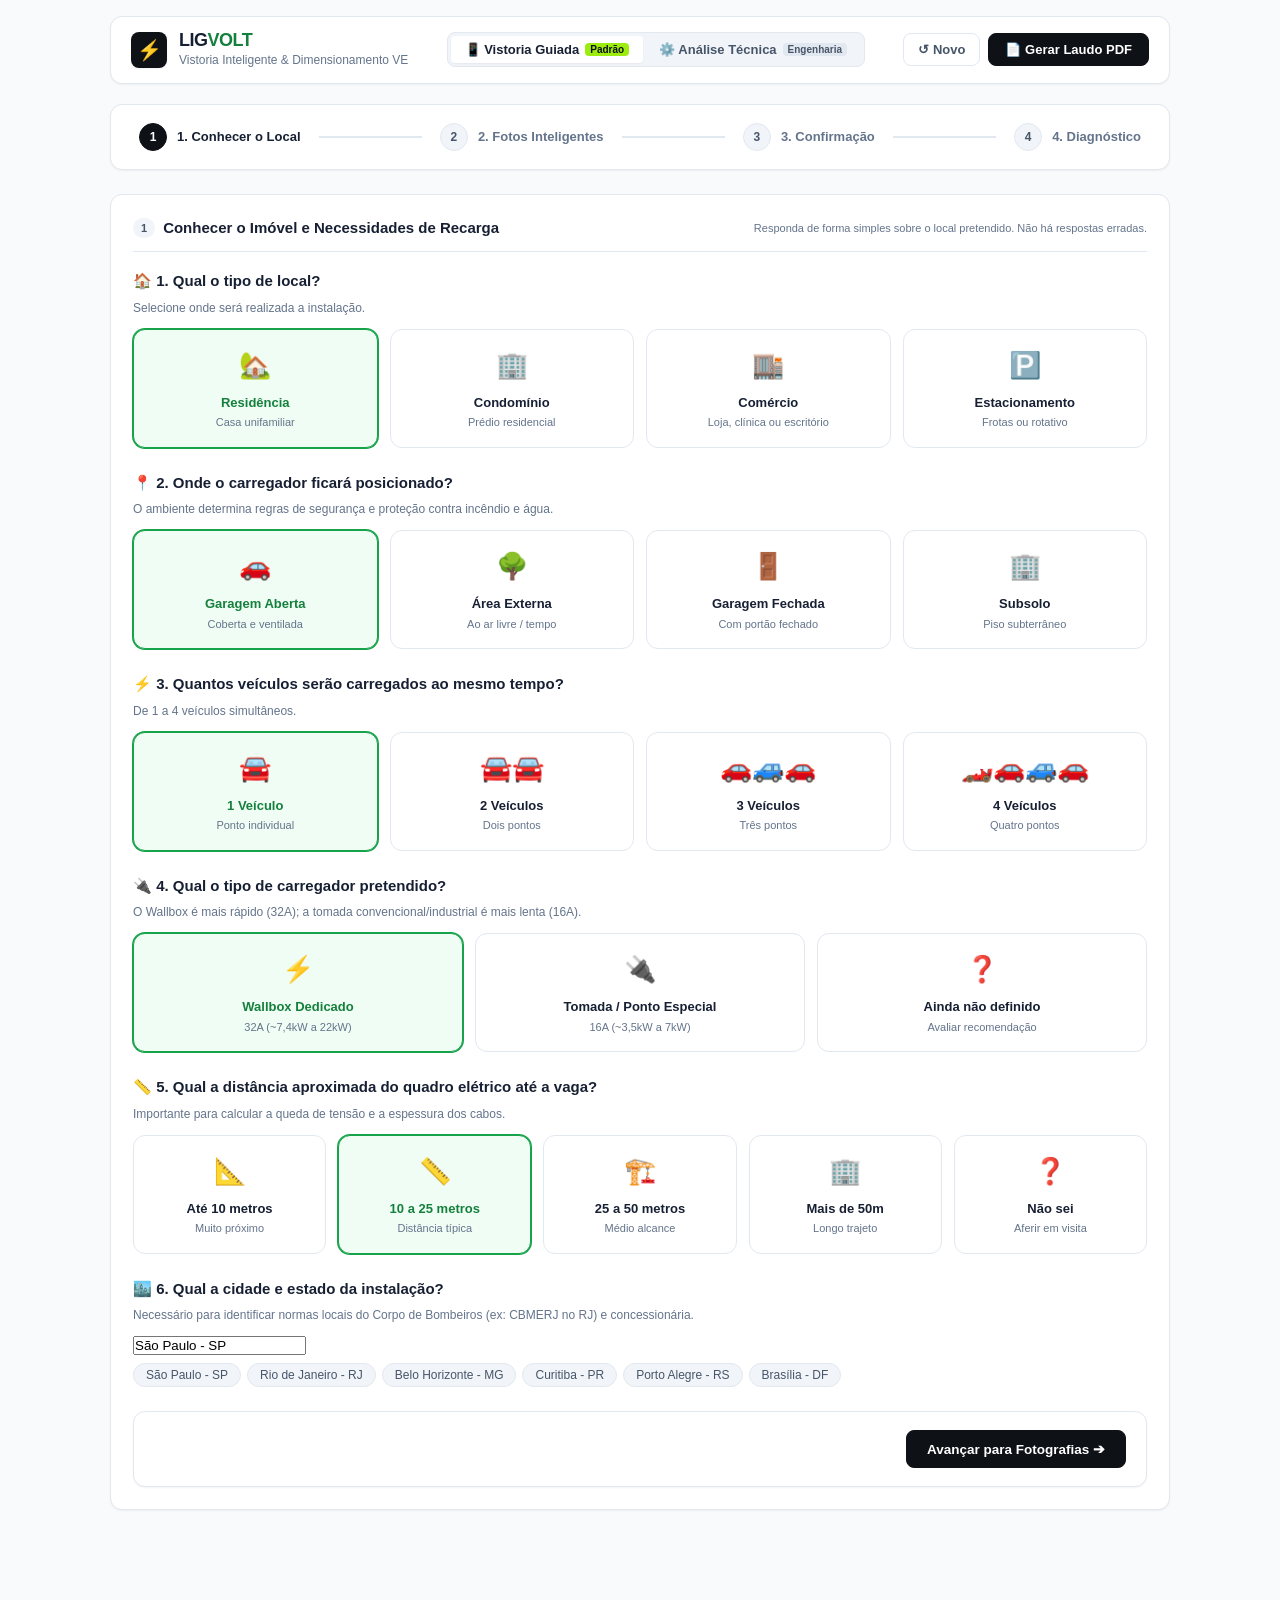
==== commit 187e2b24: "feat: Vistoria Preliminar Inteligente com IA, modo guiado em 4 etapas, captura/compressao de fotos e" ====
--- a/index.html
+++ b/index.html
@@ -21,42 +21,460 @@
         <div class="brand-logo-mark">⚡</div>
         <div class="brand-text">
           <h1>LIG<span class="accent">VOLT</span></h1>
-          <p class="brand-tagline">Dimensionamento Elétrico & Viabilidade VE</p>
-        </div>
-      </div>
+          <p class="brand-tagline">Vistoria Inteligente & Dimensionamento VE</p>
+        </div>
+      </div>
+
+      <!-- SELETOR DE MODO: VISTORIA GUIADA vs MODO AVANÇADO -->
+      <div class="mode-switch-container" role="tablist" aria-label="Modo de Operação">
+        <button type="button" class="mode-switch-btn active" id="btnModeVistoria" role="tab" aria-selected="true">
+          <span>📱 Vistoria Guiada</span>
+          <span class="mode-badge">Padrão</span>
+        </button>
+        <button type="button" class="mode-switch-btn" id="btnModeAvancado" role="tab" aria-selected="false">
+          <span>⚙️ Análise Técnica</span>
+          <span class="mode-badge">Engenharia</span>
+        </button>
+      </div>
+
       <div class="header-actions">
         <button type="button" class="btn-ghost" id="btnResetHeader" title="Reiniciar parâmetros com valores padrão">
-          ↺ Novo Cálculo
+          ↺ Novo
         </button>
         <button type="button" class="btn-primary-header" id="btnExportHeader" title="Visualizar e exportar laudo ou memória de cálculo">
-          📄 Exportar PDF / Dossiê
+          📄 Gerar Laudo PDF
         </button>
       </div>
     </header>
 
     <!-- ====================================================================
-         CARD DE DIAGNÓSTICO PRINCIPAL (HERO CARD REFINADO)
+         MODO PADRÃO: VISTORIA SIMPLIFICADA COM IA (WIZARD EM 4 ETAPAS)
          ==================================================================== -->
-    <section id="intelligentDiagnosticCard" class="diag-hero-card badge-apto" aria-live="polite">
-      <!-- Renderizado dinamicamente via UI Controller em tons suaves -->
-    </section>
+    <div id="mode-vistoria" class="mode-view">
+
+      <!-- STEPPER HORIZONTAL (4 ETAPAS) -->
+      <nav class="wizard-stepper" aria-label="Progresso da Vistoria">
+        <button type="button" class="wizard-step-node active" id="stepNode1" data-step="1">
+          <span class="step-node-number">1</span>
+          <span>1. Conhecer o Local</span>
+        </button>
+        <div class="step-divider-line"></div>
+        <button type="button" class="wizard-step-node" id="stepNode2" data-step="2">
+          <span class="step-node-number">2</span>
+          <span>2. Fotos Inteligentes</span>
+        </button>
+        <div class="step-divider-line"></div>
+        <button type="button" class="wizard-step-node" id="stepNode3" data-step="3">
+          <span class="step-node-number">3</span>
+          <span>3. Confirmação</span>
+        </button>
+        <div class="step-divider-line"></div>
+        <button type="button" class="wizard-step-node" id="stepNode4" data-step="4">
+          <span class="step-node-number">4</span>
+          <span>4. Diagnóstico</span>
+        </button>
+      </nav>
+
+      <!-- ETAPA 1: CONHECER O LOCAL -->
+      <div id="wizardStep1" class="wizard-step-pane active">
+        <div class="card-panel">
+          <div class="panel-header">
+            <h2 class="panel-title">
+              <span class="panel-title-badge">1</span>
+              Conhecer o Imóvel e Necessidades de Recarga
+            </h2>
+            <span class="form-hint">Responda de forma simples sobre o local pretendido. Não há respostas erradas.</span>
+          </div>
+
+          <!-- Pergunta 1: Tipo de Local -->
+          <div class="wizard-question-box">
+            <h3 class="wizard-question-title">🏠 1. Qual o tipo de local?</h3>
+            <p class="wizard-question-subtitle">Selecione onde será realizada a instalação.</p>
+            <div class="visual-tiles-grid">
+              <label class="visual-tile-item">
+                <input type="radio" name="inspLocationType" value="residencia" class="visual-tile-input" checked />
+                <div class="visual-tile-label">
+                  <span class="tile-icon">🏡</span>
+                  <span class="tile-title">Residência</span>
+                  <span class="tile-sub">Casa unifamiliar</span>
+                </div>
+              </label>
+              <label class="visual-tile-item">
+                <input type="radio" name="inspLocationType" value="condominio" class="visual-tile-input" />
+                <div class="visual-tile-label">
+                  <span class="tile-icon">🏢</span>
+                  <span class="tile-title">Condomínio</span>
+                  <span class="tile-sub">Prédio residencial</span>
+                </div>
+              </label>
+              <label class="visual-tile-item">
+                <input type="radio" name="inspLocationType" value="comercio" class="visual-tile-input" />
+                <div class="visual-tile-label">
+                  <span class="tile-icon">🏬</span>
+                  <span class="tile-title">Comércio</span>
+                  <span class="tile-sub">Loja, clínica ou escritório</span>
+                </div>
+              </label>
+              <label class="visual-tile-item">
+                <input type="radio" name="inspLocationType" value="estacionamento" class="visual-tile-input" />
+                <div class="visual-tile-label">
+                  <span class="tile-icon">🅿️</span>
+                  <span class="tile-title">Estacionamento</span>
+                  <span class="tile-sub">Frotas ou rotativo</span>
+                </div>
+              </label>
+            </div>
+          </div>
+
+          <!-- Pergunta 2: Onde será instalado? -->
+          <div class="wizard-question-box">
+            <h3 class="wizard-question-title">📍 2. Onde o carregador ficará posicionado?</h3>
+            <p class="wizard-question-subtitle">O ambiente determina regras de segurança e proteção contra incêndio e água.</p>
+            <div class="visual-tiles-grid">
+              <label class="visual-tile-item">
+                <input type="radio" name="inspInstallArea" value="garagem_aberta" class="visual-tile-input" checked />
+                <div class="visual-tile-label">
+                  <span class="tile-icon">🚗</span>
+                  <span class="tile-title">Garagem Aberta</span>
+                  <span class="tile-sub">Coberta e ventilada</span>
+                </div>
+              </label>
+              <label class="visual-tile-item">
+                <input type="radio" name="inspInstallArea" value="externa" class="visual-tile-input" />
+                <div class="visual-tile-label">
+                  <span class="tile-icon">🌳</span>
+                  <span class="tile-title">Área Externa</span>
+                  <span class="tile-sub">Ao ar livre / tempo</span>
+                </div>
+              </label>
+              <label class="visual-tile-item">
+                <input type="radio" name="inspInstallArea" value="garagem_fechada" class="visual-tile-input" />
+                <div class="visual-tile-label">
+                  <span class="tile-icon">🚪</span>
+                  <span class="tile-title">Garagem Fechada</span>
+                  <span class="tile-sub">Com portão fechado</span>
+                </div>
+              </label>
+              <label class="visual-tile-item">
+                <input type="radio" name="inspInstallArea" value="subsolo" class="visual-tile-input" />
+                <div class="visual-tile-label">
+                  <span class="tile-icon">🏢</span>
+                  <span class="tile-title">Subsolo</span>
+                  <span class="tile-sub">Piso subterrâneo</span>
+                </div>
+              </label>
+            </div>
+          </div>
+
+          <!-- Pergunta 3: Quantidade de Veículos Simultâneos -->
+          <div class="wizard-question-box">
+            <h3 class="wizard-question-title">⚡ 3. Quantos veículos serão carregados ao mesmo tempo?</h3>
+            <p class="wizard-question-subtitle">De 1 a 4 veículos simultâneos.</p>
+            <div class="visual-tiles-grid">
+              <label class="visual-tile-item">
+                <input type="radio" name="inspVehicleCount" value="1" class="visual-tile-input" checked />
+                <div class="visual-tile-label">
+                  <span class="tile-icon">🚘</span>
+                  <span class="tile-title">1 Veículo</span>
+                  <span class="tile-sub">Ponto individual</span>
+                </div>
+              </label>
+              <label class="visual-tile-item">
+                <input type="radio" name="inspVehicleCount" value="2" class="visual-tile-input" />
+                <div class="visual-tile-label">
+                  <span class="tile-icon">🚘🚘</span>
+                  <span class="tile-title">2 Veículos</span>
+                  <span class="tile-sub">Dois pontos</span>
+                </div>
+              </label>
+              <label class="visual-tile-item">
+                <input type="radio" name="inspVehicleCount" value="3" class="visual-tile-input" />
+                <div class="visual-tile-label">
+                  <span class="tile-icon">🚗🚙🚗</span>
+                  <span class="tile-title">3 Veículos</span>
+                  <span class="tile-sub">Três pontos</span>
+                </div>
+              </label>
+              <label class="visual-tile-item">
+                <input type="radio" name="inspVehicleCount" value="4" class="visual-tile-input" />
+                <div class="visual-tile-label">
+                  <span class="tile-icon">🏎️🚗🚙🚗</span>
+                  <span class="tile-title">4 Veículos</span>
+                  <span class="tile-sub">Quatro pontos</span>
+                </div>
+              </label>
+            </div>
+          </div>
+
+          <!-- Pergunta 4: Tipo de Carregador Pretendido -->
+          <div class="wizard-question-box">
+            <h3 class="wizard-question-title">🔌 4. Qual o tipo de carregador pretendido?</h3>
+            <p class="wizard-question-subtitle">O Wallbox é mais rápido (32A); a tomada convencional/industrial é mais lenta (16A).</p>
+            <div class="visual-tiles-grid">
+              <label class="visual-tile-item">
+                <input type="radio" name="inspChargerType" value="wallbox" class="visual-tile-input" checked />
+                <div class="visual-tile-label">
+                  <span class="tile-icon">⚡</span>
+                  <span class="tile-title">Wallbox Dedicado</span>
+                  <span class="tile-sub">32A (~7,4kW a 22kW)</span>
+                </div>
+              </label>
+              <label class="visual-tile-item">
+                <input type="radio" name="inspChargerType" value="tomada" class="visual-tile-input" />
+                <div class="visual-tile-label">
+                  <span class="tile-icon">🔌</span>
+                  <span class="tile-title">Tomada / Ponto Especial</span>
+                  <span class="tile-sub">16A (~3,5kW a 7kW)</span>
+                </div>
+              </label>
+              <label class="visual-tile-item">
+                <input type="radio" name="inspChargerType" value="nao_sei" class="visual-tile-input" />
+                <div class="visual-tile-label">
+                  <span class="tile-icon">❓</span>
+                  <span class="tile-title">Ainda não definido</span>
+                  <span class="tile-sub">Avaliar recomendação</span>
+                </div>
+              </label>
+            </div>
+          </div>
+
+          <!-- Pergunta 5: Distância Aproximada -->
+          <div class="wizard-question-box">
+            <h3 class="wizard-question-title">📏 5. Qual a distância aproximada do quadro elétrico até a vaga?</h3>
+            <p class="wizard-question-subtitle">Importante para calcular a queda de tensão e a espessura dos cabos.</p>
+            <div class="visual-tiles-grid">
+              <label class="visual-tile-item">
+                <input type="radio" name="inspDistanceApprox" value="<10" class="visual-tile-input" />
+                <div class="visual-tile-label">
+                  <span class="tile-icon">📐</span>
+                  <span class="tile-title">Até 10 metros</span>
+                  <span class="tile-sub">Muito próximo</span>
+                </div>
+              </label>
+              <label class="visual-tile-item">
+                <input type="radio" name="inspDistanceApprox" value="10-25" class="visual-tile-input" checked />
+                <div class="visual-tile-label">
+                  <span class="tile-icon">📏</span>
+                  <span class="tile-title">10 a 25 metros</span>
+                  <span class="tile-sub">Distância típica</span>
+                </div>
+              </label>
+              <label class="visual-tile-item">
+                <input type="radio" name="inspDistanceApprox" value="25-50" class="visual-tile-input" />
+                <div class="visual-tile-label">
+                  <span class="tile-icon">🏗️</span>
+                  <span class="tile-title">25 a 50 metros</span>
+                  <span class="tile-sub">Médio alcance</span>
+                </div>
+              </label>
+              <label class="visual-tile-item">
+                <input type="radio" name="inspDistanceApprox" value=">50" class="visual-tile-input" />
+                <div class="visual-tile-label">
+                  <span class="tile-icon">🏢</span>
+                  <span class="tile-title">Mais de 50m</span>
+                  <span class="tile-sub">Longo trajeto</span>
+                </div>
+              </label>
+              <label class="visual-tile-item">
+                <input type="radio" name="inspDistanceApprox" value="nao_sei" class="visual-tile-input" />
+                <div class="visual-tile-label">
+                  <span class="tile-icon">❓</span>
+                  <span class="tile-title">Não sei</span>
+                  <span class="tile-sub">Aferir em visita</span>
+                </div>
+              </label>
+            </div>
+          </div>
+
+          <!-- Pergunta 6: Cidade e Estado -->
+          <div class="wizard-question-box">
+            <h3 class="wizard-question-title">🏙️ 6. Qual a cidade e estado da instalação?</h3>
+            <p class="wizard-question-subtitle">Necessário para identificar normas locais do Corpo de Bombeiros (ex: CBMERJ no RJ) e concessionária.</p>
+            <div style="display: flex; gap: 10px; max-width: 480px; align-items: center;">
+              <input type="text" id="inspCityStateInput" class="form-input" placeholder="Ex: Rio de Janeiro - RJ ou São Paulo - SP" value="São Paulo - SP" />
+            </div>
+            <div style="display: flex; gap: 6px; flex-wrap: wrap; margin-top: 8px;">
+              <button type="button" class="preset-chip" onclick="document.getElementById('inspCityStateInput').value='São Paulo - SP'">São Paulo - SP</button>
+              <button type="button" class="preset-chip" onclick="document.getElementById('inspCityStateInput').value='Rio de Janeiro - RJ'">Rio de Janeiro - RJ</button>
+              <button type="button" class="preset-chip" onclick="document.getElementById('inspCityStateInput').value='Belo Horizonte - MG'">Belo Horizonte - MG</button>
+              <button type="button" class="preset-chip" onclick="document.getElementById('inspCityStateInput').value='Curitiba - PR'">Curitiba - PR</button>
+              <button type="button" class="preset-chip" onclick="document.getElementById('inspCityStateInput').value='Porto Alegre - RS'">Porto Alegre - RS</button>
+              <button type="button" class="preset-chip" onclick="document.getElementById('inspCityStateInput').value='Brasília - DF'">Brasília - DF</button>
+            </div>
+          </div>
+
+          <!-- Rodapé do Passo 1 -->
+          <div class="wizard-footer-nav">
+            <div></div>
+            <button type="button" class="btn-wizard-nav btn-wizard-primary" id="btnNextStep1">
+              Avançar para Fotografias ➔
+            </button>
+          </div>
+        </div>
+      </div>
+
+      <!-- ETAPA 2: FOTOGRAFIAS INTELIGENTES -->
+      <div id="wizardStep2" class="wizard-step-pane">
+        <div class="card-panel">
+          <div class="panel-header">
+            <h2 class="panel-title">
+              <span class="panel-title-badge">2</span>
+              Fotografias Inteligentes da Instalação
+            </h2>
+            <span class="form-hint">Tire fotos pelo celular ou anexe imagens da sua galeria. A IA interpretará os disjuntores e proteções.</span>
+          </div>
+
+          <!-- BANNER DE SEGURANÇA ELÉTRICA OBRIGATÓRIO -->
+          <div class="safety-alert-banner">
+            <span class="safety-icon">⚠️</span>
+            <div>
+              <strong>Atenção Absoluta à Segurança Elétrica</strong>
+              <p>
+                <strong>NUNCA</strong> abra tampas de proteção internas com barramentos energizados expostos nem toque em fios ou disjuntores. Fotografe sempre à distância, mantendo afastamento seguro. Se o quadro exigir chaves ou ferramentas, solicite a um eletricista habilitado.
+              </p>
+            </div>
+          </div>
+
+          <!-- GRID DE CAPTURA DAS 6 FOTOS -->
+          <div class="photos-capture-grid" id="photosCaptureContainer">
+            <!-- Renderizado dinamicamente via UI Controller com suporte a Câmera e Upload -->
+          </div>
+
+          <!-- Rodapé do Passo 2 -->
+          <div class="wizard-footer-nav">
+            <button type="button" class="btn-wizard-nav btn-wizard-back" id="btnBackStep2">
+              ⬅ Voltar
+            </button>
+            <div style="display: flex; gap: 8px; flex-wrap: wrap;">
+              <button type="button" class="btn-wizard-nav btn-wizard-back" id="btnSkipPhotos">
+                Continuar sem Fotos ➔
+              </button>
+              <button type="button" class="btn-wizard-nav btn-wizard-ai" id="btnAnalyzeAI">
+                <span class="ai-sparkle">✨</span> Analisar Fotos com IA ➔
+              </button>
+            </div>
+          </div>
+        </div>
+      </div>
+
+      <!-- ETAPA 3: CONFIRMAÇÃO SIMPLIFICADA -->
+      <div id="wizardStep3" class="wizard-step-pane">
+        <div class="card-panel">
+          <div class="panel-header">
+            <h2 class="panel-title">
+              <span class="panel-title-badge">3</span>
+              Confirmação e Validação dos Dados
+            </h2>
+            <span class="form-hint">Abaixo estão os dados identificados pelas fotos ou pré-avaliados. Confirme ou ajuste de forma simples.</span>
+          </div>
+
+          <!-- LISTA DE CARDS DE CONFIRMAÇÃO -->
+          <div class="confirmation-section" id="confirmationCardsContainer">
+            <!-- Gerado dinamicamente com base nas fotos e IA -->
+          </div>
+
+          <!-- Rodapé do Passo 3 -->
+          <div class="wizard-footer-nav">
+            <button type="button" class="btn-wizard-nav btn-wizard-back" id="btnBackStep3">
+              ⬅ Voltar para Fotos
+            </button>
+            <button type="button" class="btn-wizard-nav btn-wizard-primary" id="btnEvaluateFinal">
+              Ver Diagnóstico e Viabilidade ➔
+            </button>
+          </div>
+        </div>
+      </div>
+
+      <!-- ETAPA 4: DIAGNÓSTICO FINAL E ADEQUAÇÕES -->
+      <div id="wizardStep4" class="wizard-step-pane">
+        <!-- HERO CARD DE STATUS PRELIMINAR -->
+        <section id="wizardDiagnosticHeroCard" class="diag-hero-card badge-apto" aria-live="polite">
+          <!-- Renderizado dinamicamente -->
+        </section>
+
+        <!-- SEÇÕES DE AÇÕES CATEGORIZADAS -->
+        <div class="diag-report-grid">
+          <!-- Ações Críticas (Impeditivas) -->
+          <div class="diag-action-group" id="groupCriticalActions">
+            <h3 class="diag-action-group-title title-critica">
+              🚨 Adequações Críticas (Impedimentos Imediatos)
+            </h3>
+            <div id="listCriticalActions"></div>
+          </div>
+
+          <!-- Ações Necessárias (Adequações Elétricas Indispensáveis) -->
+          <div class="diag-action-group" id="groupNecessaryActions">
+            <h3 class="diag-action-group-title title-necessaria">
+              ⚠️ Adequações Necessárias (Indispensáveis para Viabilizar)
+            </h3>
+            <div id="listNecessaryActions"></div>
+          </div>
+
+          <!-- Ações Recomendadas (Boas Práticas e Conveniência) -->
+          <div class="diag-action-group" id="groupRecommendedActions">
+            <h3 class="diag-action-group-title title-recomendada">
+              💡 Ações Recomendadas (Boas Práticas & Segurança Adicional)
+            </h3>
+            <div id="listRecommendedActions"></div>
+          </div>
+
+          <!-- O que Fazer a Seguir (Próximos Passos) -->
+          <div class="diag-action-group" id="groupNextSteps">
+            <h3 class="diag-action-group-title title-proximos">
+              📋 Próximos Passos Recomendados
+            </h3>
+            <div id="listNextSteps"></div>
+          </div>
+        </div>
+
+        <!-- BOTÕES FINAIS DE AÇÃO -->
+        <div class="diag-bottom-actions">
+          <button type="button" class="btn-diag-action btn-diag-pdf" id="btnGenerateInspectionPDF">
+            📄 Gerar Laudo Preliminar PDF
+          </button>
+          <button type="button" class="btn-diag-action btn-diag-advanced" id="btnOpenInAdvancedMode">
+            ⚙️ Abrir na Análise Técnica (Engenharia)
+          </button>
+          <button type="button" class="btn-ghost" id="btnRestartInspection">
+            ↺ Nova Vistoria
+          </button>
+        </div>
+      </div>
+
+    </div>
 
     <!-- ====================================================================
-         NAVEGAÇÃO POR ABAS HORIZONTAIS
+         MODO AVANÇADO: ANÁLISE TÉCNICA E ENGENHARIA (PRESERVADO INTEGRALMENTE)
          ==================================================================== -->
-    <nav class="tabs-navigation" role="tablist">
-      <button type="button" class="tab-btn active" data-tab="tab-dimensionamento" role="tab" aria-selected="true">
-        ⚡ 1. Dimensionamento
-      </button>
-      <button type="button" class="tab-btn" data-tab="tab-seguranca" role="tab" aria-selected="false">
-        🛡️ 2. Segurança e Conformidade
-      </button>
-    </nav>
-
-    <!-- ====================================================================
-         ABA 1: DIMENSIONAMENTO ELÉTRICO
-         ==================================================================== -->
-    <main id="tab-dimensionamento" class="tab-pane active" role="tabpanel">
+    <div id="mode-avancado" class="mode-view is-hidden">
+
+      <!-- BANNER DE RETORNO À VISTORIA GUIADA -->
+      <div style="display: flex; justify-content: space-between; align-items: center; background: #F1F5F9; border: 1px solid var(--border-subtle); padding: 10px 16px; border-radius: var(--radius-sm); margin-bottom: 16px;">
+        <span style="font-size: 13px; color: var(--text-secondary); font-weight: 600;">
+          ⚙️ <strong>Modo Engenharia Avançado:</strong> Dimensionamento completo de condutores, desequilíbrio e memória de cálculo.
+        </span>
+        <button type="button" class="btn-ghost" id="btnReturnToVistoria" style="padding: 4px 10px; font-size: 12px;">
+          ⬅ Voltar para Vistoria Guiada
+        </button>
+      </div>
+
+      <!-- CARD DE DIAGNÓSTICO PRINCIPAL DO MOTOR TÉCNICO -->
+      <section id="intelligentDiagnosticCard" class="diag-hero-card badge-apto" aria-live="polite">
+        <!-- Renderizado dinamicamente via UI Controller em tons suaves -->
+      </section>
+
+      <!-- NAVEGAÇÃO POR ABAS HORIZONTAIS -->
+      <nav class="tabs-navigation" role="tablist">
+        <button type="button" class="tab-btn active" data-tab="tab-dimensionamento" role="tab" aria-selected="true">
+          ⚡ 1. Dimensionamento
+        </button>
+        <button type="button" class="tab-btn" data-tab="tab-seguranca" role="tab" aria-selected="false">
+          🛡️ 2. Segurança e Conformidade
+        </button>
+      </nav>
+
+      <!-- ABA 1: DIMENSIONAMENTO ELÉTRICO -->
+      <main id="tab-dimensionamento" class="tab-pane active" role="tabpanel">
 
       <!-- PRESETS RÁPIDOS DE INSTALAÇÃO -->
       <div class="presets-bar">
@@ -340,7 +758,24 @@
       </div>
     </footer>
 
+    </div> <!-- /mode-avancado -->
+
   </div> <!-- /app-container -->
+
+  <!-- OVERLAY DE ANÁLISE MULTIMODAL COM IA -->
+  <div id="aiScanOverlay" class="ai-scan-overlay is-hidden" aria-live="assertive">
+    <div class="ai-scan-box">
+      <div class="ai-scan-radar">
+        <span class="ai-pulse">⚡</span>
+      </div>
+      <h3 class="ai-scan-title">Analisando Imagens com Inteligência Artificial</h3>
+      <p id="aiScanStatusText" class="ai-scan-status">Otimizando e preparando fotografias...</p>
+      <div class="ai-scan-progress-bar">
+        <div id="aiScanProgressFill" class="ai-scan-progress-fill"></div>
+      </div>
+      <span style="font-size: 11px; color: var(--text-muted);">Processamento visual em conformidade com NBR 5410 & NBR 17019</span>
+    </div>
+  </div>
 
   <!-- ====================================================================
          MODAL: CENTRAL DE LAUDOS TÉCNICOS & HOMOLOGAÇÃO
@@ -368,7 +803,10 @@
 
       <!-- Abas de Tipos de Documento -->
       <div class="doc-tabs-bar">
-        <button type="button" class="doc-tab-btn active" data-doc="relatorio">
+        <button type="button" class="doc-tab-btn active" data-doc="vistoria_preliminar">
+          📋 Laudo de Vistoria (IA)
+        </button>
+        <button type="button" class="doc-tab-btn" data-doc="relatorio">
           📄 Relatório Preliminar
         </button>
         <button type="button" class="doc-tab-btn" data-doc="laudo">
@@ -380,6 +818,10 @@
         <button type="button" class="doc-tab-btn" data-doc="concessionaria">
           🏢 Pedido Concessionária
         </button>
+        <button type="button" class="doc-tab-btn" data-doc="dossie">
+          📚 Dossiê Completo
+        </button>
+      </div>
         <button type="button" class="doc-tab-btn" data-doc="dossie">
           📚 Dossiê Completo
         </button>
@@ -437,6 +879,7 @@
   <script src="js/diagnostic-engine.js"></script>
   <script src="js/report-generator.js"></script>
   <script src="js/dossier-generator.js"></script>
+  <script src="js/smart-inspection.js"></script>
   <script src="js/ui-controller.js"></script>
   <script src="js/app.js"></script>
 </body>
--- a/css/style.css
+++ b/css/style.css
@@ -1488,3 +1488,780 @@
   border-top: 1px solid #94A3B8;
   margin-bottom: 6px;
 }
+
+/* ==========================================================================
+   MÓDULO DE VISTORIA INTELIGENTE COM IA & MODO WIZARD (LIGHT MODE SAAS)
+   ========================================================================== */
+
+/* Seletor de Modo no Cabeçalho */
+.mode-switch-container {
+  display: flex;
+  background: var(--bg-surface-subtle);
+  padding: 3px;
+  border-radius: var(--radius-sm);
+  border: 1px solid var(--border-subtle);
+  gap: 2px;
+}
+
+.mode-switch-btn {
+  padding: 6px 14px;
+  border-radius: var(--radius-xs);
+  border: none;
+  background: transparent;
+  color: var(--text-secondary);
+  font-size: 13px;
+  font-weight: 600;
+  cursor: pointer;
+  transition: all 0.2s ease;
+  display: inline-flex;
+  align-items: center;
+  gap: 6px;
+}
+
+.mode-switch-btn:hover {
+  color: var(--text-main);
+}
+
+.mode-switch-btn.active {
+  background: var(--bg-surface);
+  color: var(--text-main);
+  box-shadow: var(--shadow-xs);
+  font-weight: 700;
+}
+
+.mode-switch-btn.active .mode-badge {
+  background: var(--volt-green);
+  color: #0E1116;
+}
+
+.mode-badge {
+  font-size: 10px;
+  padding: 1px 5px;
+  border-radius: var(--radius-xs);
+  background: var(--border-subtle);
+  font-weight: 700;
+}
+
+/* Ocultar / Mostrar Modos */
+.mode-view {
+  display: block;
+}
+
+.mode-view.is-hidden {
+  display: none !important;
+}
+
+/* Barra de Progresso do Wizard (4 Etapas) */
+.wizard-stepper {
+  display: flex;
+  justify-content: space-between;
+  align-items: center;
+  margin-bottom: 24px;
+  background: var(--bg-surface);
+  padding: 14px 20px;
+  border-radius: var(--radius-md);
+  border: 1px solid var(--border-subtle);
+  box-shadow: var(--shadow-xs);
+  position: relative;
+  overflow-x: auto;
+}
+
+.wizard-step-node {
+  display: flex;
+  align-items: center;
+  gap: 10px;
+  background: transparent;
+  border: none;
+  cursor: pointer;
+  padding: 4px 8px;
+  border-radius: var(--radius-sm);
+  transition: all 0.2s;
+  color: var(--text-muted);
+  font-size: 13px;
+  font-weight: 600;
+  white-space: nowrap;
+}
+
+.wizard-step-node:hover:not(:disabled) {
+  color: var(--text-main);
+}
+
+.wizard-step-node:disabled {
+  cursor: not-allowed;
+  opacity: 0.6;
+}
+
+.step-node-number {
+  width: 28px;
+  height: 28px;
+  border-radius: var(--radius-full);
+  background: var(--bg-surface-subtle);
+  border: 1px solid var(--border-subtle);
+  display: flex;
+  align-items: center;
+  justify-content: center;
+  font-size: 12px;
+  font-weight: 700;
+  color: var(--text-secondary);
+}
+
+.wizard-step-node.active {
+  color: var(--text-main);
+}
+
+.wizard-step-node.active .step-node-number {
+  background: #0E1116;
+  color: #FFFFFF;
+  border-color: #0E1116;
+}
+
+.wizard-step-node.completed {
+  color: var(--volt-green-dark);
+}
+
+.wizard-step-node.completed .step-node-number {
+  background: #DCFCE7;
+  color: #15803D;
+  border-color: #BBF7D0;
+}
+
+.step-divider-line {
+  flex: 1;
+  height: 2px;
+  background: var(--border-subtle);
+  margin: 0 10px;
+  min-width: 20px;
+}
+
+/* Painel do Wizard */
+.wizard-step-pane {
+  display: none;
+  animation: fadeIn 0.25s ease-in-out;
+}
+
+.wizard-step-pane.active {
+  display: block;
+}
+
+@keyframes fadeIn {
+  from { opacity: 0; transform: translateY(4px); }
+  to { opacity: 1; transform: translateY(0); }
+}
+
+/* Cards Seletores Visuais (Etapa 1) */
+.wizard-question-box {
+  margin-bottom: 24px;
+}
+
+.wizard-question-title {
+  font-size: 15px;
+  font-weight: 700;
+  color: var(--text-main);
+  margin-bottom: 6px;
+  display: flex;
+  align-items: center;
+  gap: 8px;
+}
+
+.wizard-question-subtitle {
+  font-size: 12px;
+  color: var(--text-muted);
+  margin-bottom: 12px;
+}
+
+.visual-tiles-grid {
+  display: grid;
+  grid-template-columns: repeat(auto-fit, minmax(140px, 1fr));
+  gap: 12px;
+}
+
+.visual-tile-label {
+  display: flex;
+  flex-direction: column;
+  align-items: center;
+  justify-content: center;
+  padding: 16px 12px;
+  background: var(--bg-surface);
+  border: 1.5px solid var(--border-subtle);
+  border-radius: var(--radius-md);
+  cursor: pointer;
+  transition: all 0.15s ease;
+  text-align: center;
+  min-height: 100px;
+}
+
+.visual-tile-label:hover {
+  border-color: var(--border-hover);
+  background: var(--bg-surface-hover);
+  transform: translateY(-1px);
+}
+
+.visual-tile-label .tile-icon {
+  font-size: 26px;
+  margin-bottom: 8px;
+}
+
+.visual-tile-label .tile-title {
+  font-size: 13px;
+  font-weight: 700;
+  color: var(--text-main);
+}
+
+.visual-tile-label .tile-sub {
+  font-size: 11px;
+  color: var(--text-muted);
+  margin-top: 2px;
+}
+
+.visual-tile-input {
+  position: absolute;
+  opacity: 0;
+  pointer-events: none;
+}
+
+.visual-tile-input:checked + .visual-tile-label {
+  border-color: #16A34A;
+  background: #F0FDF4;
+  box-shadow: 0 0 0 1px #16A34A;
+}
+
+.visual-tile-input:checked + .visual-tile-label .tile-title {
+  color: #15803D;
+}
+
+/* Alerta de Segurança Elétrica (Etapa 2) */
+.safety-alert-banner {
+  display: flex;
+  align-items: flex-start;
+  gap: 14px;
+  background: #FFFBEB;
+  border: 1.5px solid #FDE68A;
+  padding: 16px;
+  border-radius: var(--radius-md);
+  margin-bottom: 20px;
+  color: #92400E;
+}
+
+.safety-alert-banner .safety-icon {
+  font-size: 24px;
+  line-height: 1;
+}
+
+.safety-alert-banner strong {
+  color: #78350F;
+  display: block;
+  font-size: 14px;
+  margin-bottom: 4px;
+}
+
+.safety-alert-banner p {
+  font-size: 12.5px;
+  line-height: 1.4;
+  margin: 0;
+}
+
+/* Grid de Captura de Fotos Inteligentes (Etapa 2) */
+.photos-capture-grid {
+  display: grid;
+  grid-template-columns: repeat(auto-fit, minmax(300px, 1fr));
+  gap: 16px;
+  margin-bottom: 24px;
+}
+
+.photo-capture-card {
+  background: var(--bg-surface);
+  border: 1px solid var(--border-subtle);
+  border-radius: var(--radius-md);
+  padding: 16px;
+  display: flex;
+  flex-direction: column;
+  box-shadow: var(--shadow-xs);
+  transition: border-color 0.2s;
+}
+
+.photo-capture-card.has-photo {
+  border-color: #BBF7D0;
+  background: #F8FAF8;
+}
+
+.photo-card-head {
+  display: flex;
+  justify-content: space-between;
+  align-items: flex-start;
+  margin-bottom: 8px;
+}
+
+.photo-card-title {
+  font-size: 13.5px;
+  font-weight: 700;
+  color: var(--text-main);
+  display: flex;
+  align-items: center;
+  gap: 6px;
+}
+
+.photo-badge-req {
+  font-size: 10px;
+  font-weight: 700;
+  padding: 2px 6px;
+  border-radius: var(--radius-xs);
+  background: #FEE2E2;
+  color: #DC2626;
+}
+
+.photo-badge-opt {
+  font-size: 10px;
+  font-weight: 600;
+  padding: 2px 6px;
+  border-radius: var(--radius-xs);
+  background: var(--bg-surface-subtle);
+  color: var(--text-muted);
+}
+
+.photo-card-desc {
+  font-size: 12px;
+  color: var(--text-muted);
+  line-height: 1.4;
+  margin-bottom: 12px;
+  flex: 1;
+}
+
+.photo-card-tip {
+  font-size: 11px;
+  color: #0369A1;
+  background: #F0F9FF;
+  padding: 6px 10px;
+  border-radius: var(--radius-xs);
+  margin-bottom: 12px;
+}
+
+/* Área de Upload / Preview da Foto */
+.photo-slot-body {
+  margin-top: auto;
+}
+
+.photo-buttons-group {
+  display: flex;
+  gap: 8px;
+}
+
+.btn-photo-capture {
+  flex: 1;
+  padding: 8px 10px;
+  border: 1px solid var(--border-subtle);
+  background: var(--bg-surface);
+  border-radius: var(--radius-sm);
+  font-size: 12px;
+  font-weight: 600;
+  color: var(--text-main);
+  cursor: pointer;
+  display: flex;
+  align-items: center;
+  justify-content: center;
+  gap: 6px;
+  transition: all 0.2s;
+}
+
+.btn-photo-capture:hover {
+  background: var(--bg-surface-subtle);
+  border-color: var(--border-hover);
+}
+
+.btn-photo-capture.primary-capture {
+  background: #0E1116;
+  color: #FFFFFF;
+  border-color: #0E1116;
+}
+
+.btn-photo-capture.primary-capture:hover {
+  background: #27272A;
+}
+
+.photo-preview-box {
+  position: relative;
+  border-radius: var(--radius-sm);
+  overflow: hidden;
+  border: 1px solid var(--border-subtle);
+  background: #000000;
+  height: 140px;
+  display: flex;
+  align-items: center;
+  justify-content: center;
+}
+
+.photo-preview-box img {
+  width: 100%;
+  height: 100%;
+  object-fit: cover;
+}
+
+.btn-remove-photo {
+  position: absolute;
+  top: 6px;
+  right: 6px;
+  background: rgba(0, 0, 0, 0.65);
+  color: #FFFFFF;
+  border: none;
+  width: 26px;
+  height: 26px;
+  border-radius: var(--radius-full);
+  display: flex;
+  align-items: center;
+  justify-content: center;
+  font-size: 12px;
+  cursor: pointer;
+  transition: background 0.2s;
+}
+
+.btn-remove-photo:hover {
+  background: #DC2626;
+}
+
+.photo-meta-info {
+  position: absolute;
+  bottom: 0;
+  left: 0;
+  right: 0;
+  background: linear-gradient(transparent, rgba(0, 0, 0, 0.75));
+  padding: 6px 10px;
+  font-size: 10px;
+  color: #FFFFFF;
+  display: flex;
+  justify-content: space-between;
+}
+
+/* Modal / Overlay de Análise de IA com Scanner */
+.ai-scan-overlay {
+  position: fixed;
+  inset: 0;
+  background: rgba(15, 23, 42, 0.75);
+  backdrop-filter: blur(4px);
+  z-index: 9999;
+  display: flex;
+  align-items: center;
+  justify-content: center;
+  padding: 20px;
+}
+
+.ai-scan-overlay.is-hidden {
+  display: none !important;
+}
+
+.ai-scan-box {
+  background: var(--bg-surface);
+  border-radius: var(--radius-lg);
+  padding: 32px 28px;
+  max-width: 440px;
+  width: 100%;
+  text-align: center;
+  box-shadow: var(--shadow-lg);
+  border: 1px solid var(--border-subtle);
+}
+
+.ai-scan-radar {
+  width: 72px;
+  height: 72px;
+  margin: 0 auto 20px;
+  border-radius: var(--radius-full);
+  background: #F0FDF4;
+  border: 2px solid #BBF7D0;
+  display: flex;
+  align-items: center;
+  justify-content: center;
+  font-size: 32px;
+  position: relative;
+  animation: pulseRadar 1.8s infinite ease-in-out;
+}
+
+@keyframes pulseRadar {
+  0% { transform: scale(0.95); box-shadow: 0 0 0 0 rgba(157, 236, 15, 0.5); }
+  70% { transform: scale(1.05); box-shadow: 0 0 0 16px rgba(157, 236, 15, 0); }
+  100% { transform: scale(0.95); box-shadow: 0 0 0 0 rgba(157, 236, 15, 0); }
+}
+
+.ai-scan-title {
+  font-size: 17px;
+  font-weight: 800;
+  color: var(--text-main);
+  margin-bottom: 8px;
+}
+
+.ai-scan-status {
+  font-size: 13px;
+  color: var(--text-muted);
+  line-height: 1.5;
+  margin-bottom: 20px;
+  min-height: 40px;
+}
+
+.ai-scan-progress-bar {
+  height: 6px;
+  background: var(--bg-surface-subtle);
+  border-radius: var(--radius-full);
+  overflow: hidden;
+  margin-bottom: 8px;
+}
+
+.ai-scan-progress-fill {
+  height: 100%;
+  background: #16A34A;
+  width: 30%;
+  transition: width 0.3s ease;
+}
+
+/* Cards de Confirmação da IA (Etapa 3) */
+.confirmation-section {
+  display: flex;
+  flex-direction: column;
+  gap: 16px;
+  margin-bottom: 24px;
+}
+
+.confirm-item-card {
+  background: var(--bg-surface);
+  border: 1px solid var(--border-subtle);
+  border-radius: var(--radius-md);
+  padding: 16px 20px;
+  box-shadow: var(--shadow-xs);
+}
+
+.confirm-item-header {
+  display: flex;
+  justify-content: space-between;
+  align-items: center;
+  margin-bottom: 6px;
+}
+
+.confirm-item-title {
+  font-size: 14px;
+  font-weight: 700;
+  color: var(--text-main);
+  display: flex;
+  align-items: center;
+  gap: 8px;
+}
+
+.confirm-ai-badge {
+  font-size: 10.5px;
+  font-weight: 700;
+  padding: 2px 7px;
+  border-radius: var(--radius-xs);
+  background: #F0FDF4;
+  color: #15803D;
+  border: 1px solid #BBF7D0;
+}
+
+.confirm-item-desc {
+  font-size: 12.5px;
+  color: var(--text-secondary);
+  margin-bottom: 14px;
+  line-height: 1.4;
+}
+
+.confirm-buttons-row {
+  display: flex;
+  flex-wrap: wrap;
+  gap: 8px;
+}
+
+.btn-confirm-choice {
+  padding: 8px 16px;
+  border: 1.5px solid var(--border-subtle);
+  background: var(--bg-surface);
+  border-radius: var(--radius-sm);
+  font-size: 13px;
+  font-weight: 600;
+  color: var(--text-secondary);
+  cursor: pointer;
+  transition: all 0.15s;
+}
+
+.btn-confirm-choice:hover {
+  border-color: var(--border-hover);
+  background: var(--bg-surface-subtle);
+}
+
+.btn-confirm-choice.is-selected {
+  border-color: #16A34A;
+  background: #F0FDF4;
+  color: #15803D;
+  font-weight: 700;
+}
+
+/* Rodapé de Navegação do Wizard */
+.wizard-footer-nav {
+  display: flex;
+  justify-content: space-between;
+  align-items: center;
+  padding: 18px 20px;
+  background: var(--bg-surface);
+  border: 1px solid var(--border-subtle);
+  border-radius: var(--radius-md);
+  margin-top: 24px;
+  box-shadow: var(--shadow-xs);
+  flex-wrap: wrap;
+  gap: 12px;
+}
+
+.btn-wizard-nav {
+  padding: 10px 20px;
+  border-radius: var(--radius-sm);
+  font-size: 13.5px;
+  font-weight: 700;
+  cursor: pointer;
+  display: inline-flex;
+  align-items: center;
+  gap: 8px;
+  transition: all 0.2s;
+}
+
+.btn-wizard-back {
+  background: transparent;
+  color: var(--text-secondary);
+  border: 1px solid var(--border-subtle);
+}
+
+.btn-wizard-back:hover {
+  background: var(--bg-surface-subtle);
+  color: var(--text-main);
+}
+
+.btn-wizard-primary {
+  background: #0E1116;
+  color: #FFFFFF;
+  border: 1px solid #0E1116;
+}
+
+.btn-wizard-primary:hover {
+  background: #27272A;
+  border-color: #27272A;
+}
+
+.btn-wizard-ai {
+  background: linear-gradient(135deg, #0E1116 0%, #1E293B 100%);
+  color: #FFFFFF;
+  border: 1px solid #334155;
+  box-shadow: 0 2px 4px rgba(0, 0, 0, 0.1);
+}
+
+.btn-wizard-ai:hover {
+  border-color: var(--volt-green);
+  box-shadow: 0 0 12px rgba(157, 236, 15, 0.3);
+}
+
+.btn-wizard-ai .ai-sparkle {
+  color: var(--volt-green);
+}
+
+/* Diagnóstico Final (Etapa 4) */
+.diag-report-grid {
+  display: grid;
+  grid-template-columns: 1fr;
+  gap: 18px;
+  margin-top: 20px;
+}
+
+.diag-action-group {
+  background: var(--bg-surface);
+  border: 1px solid var(--border-subtle);
+  border-radius: var(--radius-md);
+  padding: 18px 20px;
+  box-shadow: var(--shadow-xs);
+}
+
+.diag-action-group-title {
+  font-size: 14.5px;
+  font-weight: 800;
+  display: flex;
+  align-items: center;
+  gap: 8px;
+  margin-bottom: 14px;
+}
+
+.diag-action-group-title.title-critica { color: #DC2626; }
+.diag-action-group-title.title-necessaria { color: #854D0E; }
+.diag-action-group-title.title-recomendada { color: #15803D; }
+.diag-action-group-title.title-proximos { color: #1E40AF; }
+
+.diag-action-item {
+  display: flex;
+  align-items: flex-start;
+  gap: 10px;
+  padding: 10px 0;
+  border-bottom: 1px solid var(--border-subtle);
+  font-size: 13px;
+  line-height: 1.5;
+}
+
+.diag-action-item:last-child {
+  border-bottom: none;
+  padding-bottom: 0;
+}
+
+.diag-action-bullet {
+  font-size: 14px;
+  line-height: 1.2;
+}
+
+.diag-bottom-actions {
+  display: flex;
+  gap: 12px;
+  flex-wrap: wrap;
+  margin-top: 24px;
+}
+
+.btn-diag-action {
+  flex: 1;
+  min-width: 220px;
+  padding: 12px 20px;
+  border-radius: var(--radius-sm);
+  font-size: 14px;
+  font-weight: 700;
+  cursor: pointer;
+  display: flex;
+  align-items: center;
+  justify-content: center;
+  gap: 8px;
+  transition: all 0.2s;
+}
+
+.btn-diag-pdf {
+  background: #0E1116;
+  color: #FFFFFF;
+  border: 1px solid #0E1116;
+}
+
+.btn-diag-pdf:hover {
+  background: #27272A;
+}
+
+.btn-diag-advanced {
+  background: var(--bg-surface);
+  color: var(--text-main);
+  border: 1.5px solid var(--border-subtle);
+}
+
+.btn-diag-advanced:hover {
+  background: var(--bg-surface-subtle);
+  border-color: var(--border-hover);
+}
+
+/* Responsividade Mobile */
+@media (max-width: 768px) {
+  .wizard-stepper {
+    padding: 10px 12px;
+  }
+  .wizard-step-node {
+    font-size: 11.5px;
+    padding: 2px 4px;
+  }
+  .visual-tiles-grid {
+    grid-template-columns: repeat(2, 1fr);
+  }
+  .photos-capture-grid {
+    grid-template-columns: 1fr;
+  }
+  .btn-diag-action {
+    width: 100%;
+  }
+}
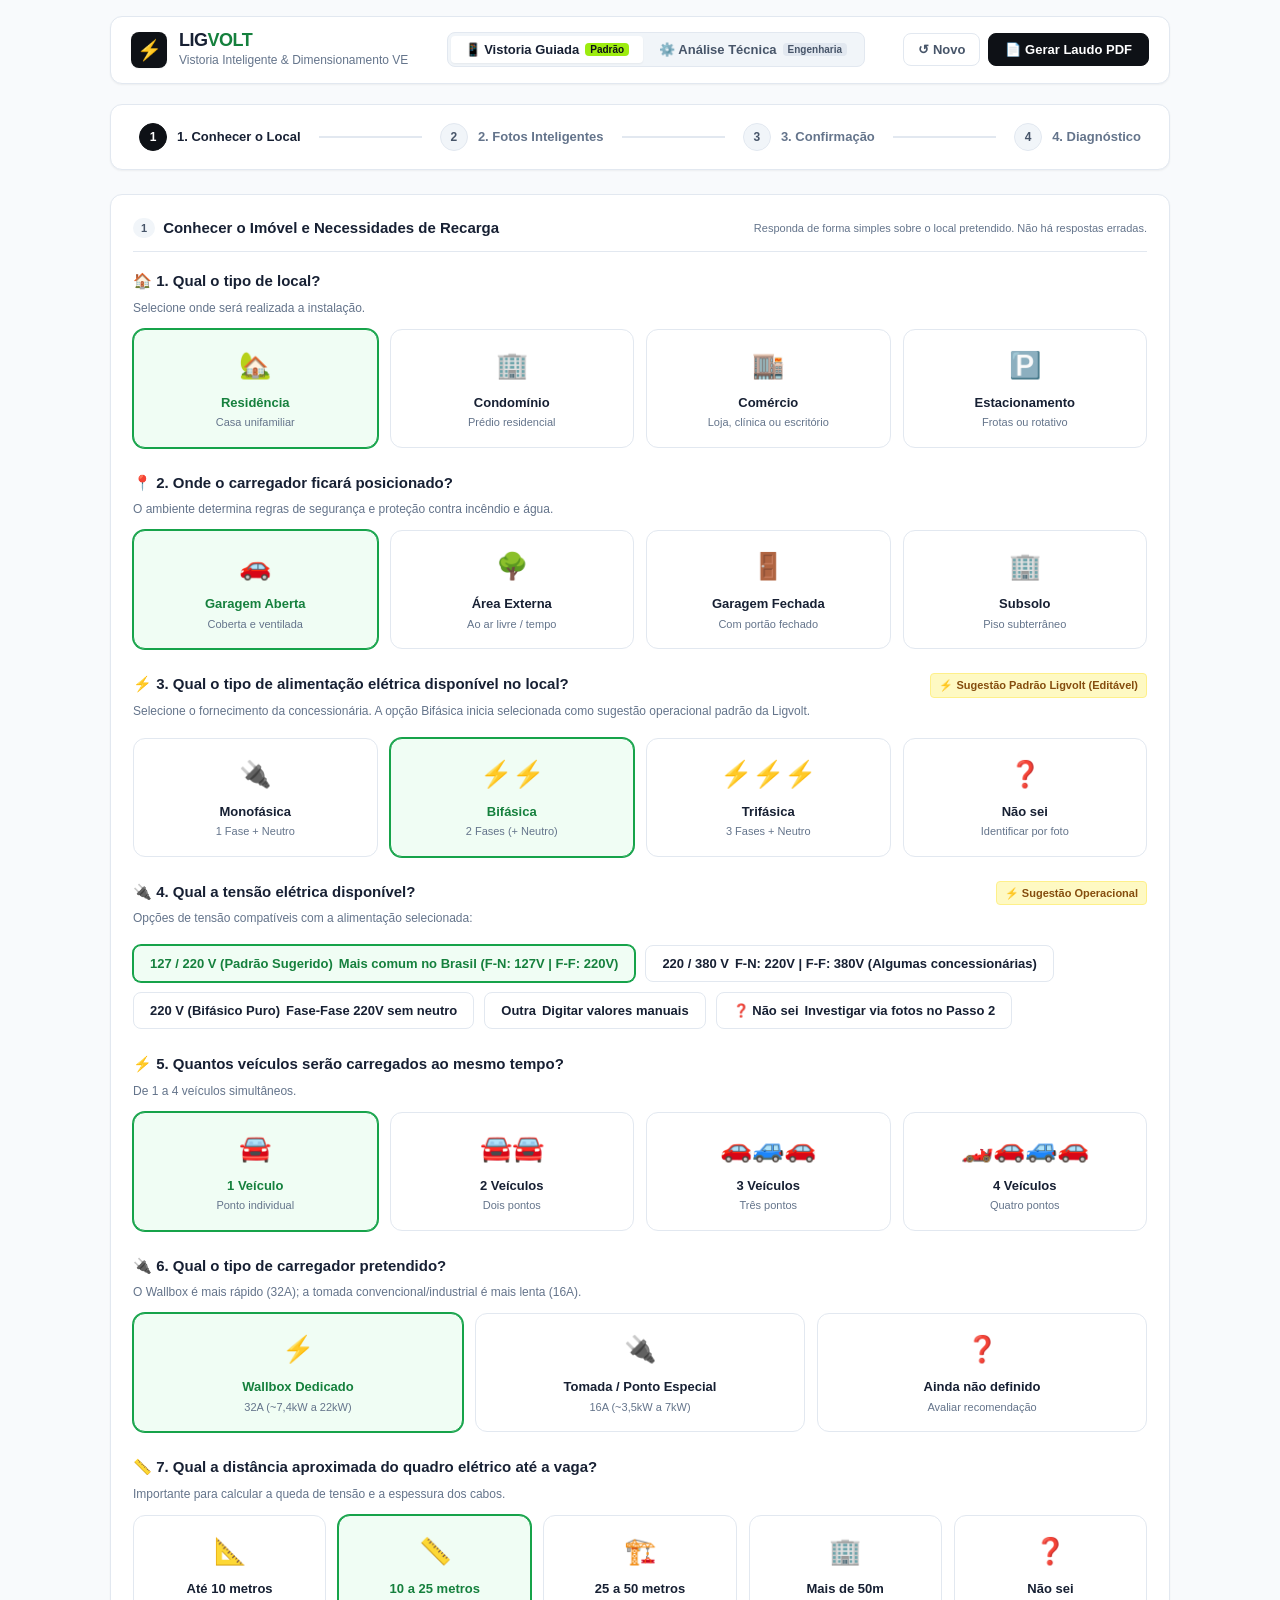
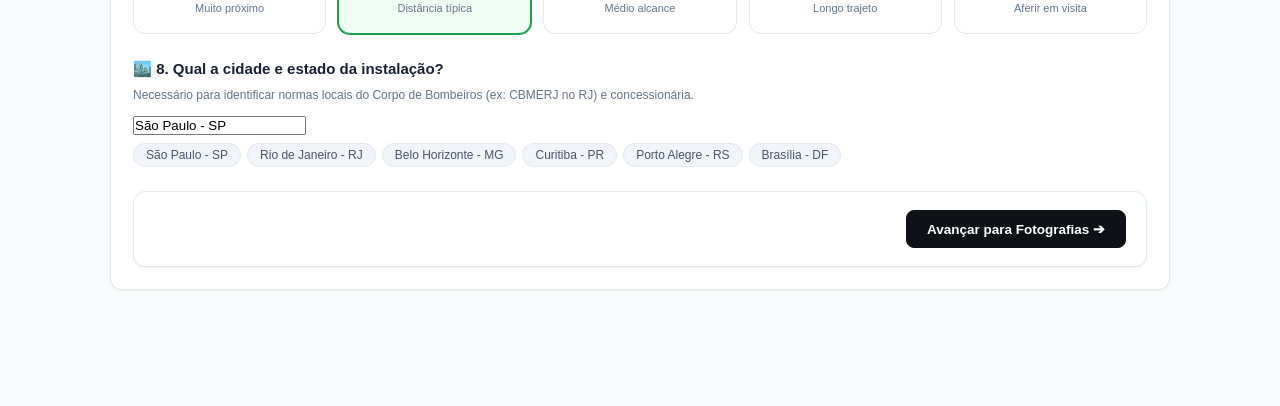
==== commit 007fc7b0: "feat: melhorias na alimentacao eletrica, sincronizacao bi-direcional e redesign em 4 areas da analis" ====
--- a/index.html
+++ b/index.html
@@ -166,9 +166,93 @@
             </div>
           </div>
 
-          <!-- Pergunta 3: Quantidade de Veículos Simultâneos -->
+          <!-- Pergunta 3: Tipo de Alimentação Elétrica -->
           <div class="wizard-question-box">
-            <h3 class="wizard-question-title">⚡ 3. Quantos veículos serão carregados ao mesmo tempo?</h3>
+            <div style="display: flex; justify-content: space-between; align-items: flex-start; flex-wrap: wrap; gap: 8px; margin-bottom: 6px;">
+              <div>
+                <h3 class="wizard-question-title">⚡ 3. Qual o tipo de alimentação elétrica disponível no local?</h3>
+                <p class="wizard-question-subtitle">Selecione o fornecimento da concessionária. A opção Bifásica inicia selecionada como sugestão operacional padrão da Ligvolt.</p>
+              </div>
+              <span class="badge-status-suggested" id="supplyTypeBadgeStatus" title="Identificado como sugestão prévia operacional; confirme ou altere conforme o local">
+                ⚡ Sugestão Padrão Ligvolt (Editável)
+              </span>
+            </div>
+            <div class="visual-tiles-grid" id="inspSupplyTypeGrid">
+              <label class="visual-tile-item">
+                <input type="radio" name="inspSupplyType" value="monofasica" class="visual-tile-input" />
+                <div class="visual-tile-label">
+                  <span class="tile-icon">🔌</span>
+                  <span class="tile-title">Monofásica</span>
+                  <span class="tile-sub">1 Fase + Neutro</span>
+                </div>
+              </label>
+              <label class="visual-tile-item">
+                <input type="radio" name="inspSupplyType" value="bifasica" class="visual-tile-input" checked />
+                <div class="visual-tile-label">
+                  <span class="tile-icon">⚡⚡</span>
+                  <span class="tile-title">Bifásica</span>
+                  <span class="tile-sub">2 Fases (+ Neutro)</span>
+                </div>
+              </label>
+              <label class="visual-tile-item">
+                <input type="radio" name="inspSupplyType" value="trifasica" class="visual-tile-input" />
+                <div class="visual-tile-label">
+                  <span class="tile-icon">⚡⚡⚡</span>
+                  <span class="tile-title">Trifásica</span>
+                  <span class="tile-sub">3 Fases + Neutro</span>
+                </div>
+              </label>
+              <label class="visual-tile-item">
+                <input type="radio" name="inspSupplyType" value="nao_sei" class="visual-tile-input" />
+                <div class="visual-tile-label">
+                  <span class="tile-icon">❓</span>
+                  <span class="tile-title">Não sei</span>
+                  <span class="tile-sub">Identificar por foto</span>
+                </div>
+              </label>
+            </div>
+          </div>
+
+          <!-- Pergunta 4: Tensão Elétrica Disponível (Dinâmica / Compatível) -->
+          <div class="wizard-question-box" id="wizardVoltageQuestionBox">
+            <div style="display: flex; justify-content: space-between; align-items: flex-start; flex-wrap: wrap; gap: 8px; margin-bottom: 6px;">
+              <div>
+                <h3 class="wizard-question-title">🔌 4. Qual a tensão elétrica disponível?</h3>
+                <p class="wizard-question-subtitle" id="voltageSubtitleHint">Opções de tensão compatíveis com a alimentação selecionada:</p>
+              </div>
+              <span class="badge-status-suggested" id="voltageBadgeStatus" title="Tensão sugerida com base no padrão operacional ou na seleção">
+                ⚡ Sugestão Operacional
+              </span>
+            </div>
+            
+            <!-- Opções rápidas dinâmicas -->
+            <div class="voltage-options-pill-grid" id="inspVoltageOptionsContainer">
+              <!-- Renderizado dinamicamente via UI Controller -->
+            </div>
+
+            <!-- Campos de Tensão Personalizada (quando selecionado Outra) -->
+            <div id="inspCustomVoltageBox" style="display: none; margin-top: 12px; background: #F8FAFC; border: 1px solid var(--border-subtle); padding: 12px 16px; border-radius: var(--radius-sm);">
+              <div class="form-grid-2">
+                <div class="form-group" style="margin-bottom: 0;">
+                  <label class="form-label" for="inspInputVoltageFN">Tensão Fase-Neutro (V)</label>
+                  <input type="number" id="inspInputVoltageFN" class="form-control" placeholder="Ex: 127" value="127" />
+                </div>
+                <div class="form-group" style="margin-bottom: 0;">
+                  <label class="form-label" for="inspInputVoltageFF">Tensão Fase-Fase (V)</label>
+                  <input type="number" id="inspInputVoltageFF" class="form-control" placeholder="Ex: 220" value="220" />
+                </div>
+              </div>
+            </div>
+
+            <!-- Dica se "Não sei" for selecionado -->
+            <div id="inspVoltageUnknownHint" style="display: none; margin-top: 10px; background: #EFF6FF; border: 1px solid #BFDBFE; padding: 10px 14px; border-radius: var(--radius-sm); font-size: 12.5px; color: #1E40AF;">
+              📸 <strong>Não tem certeza da tensão?</strong> Sem problemas! Na próxima etapa, você poderá fotografar o padrão de entrada ou a etiqueta do quadro para a IA analisar. A informação ficará registrada como <em>"Pendente de confirmação técnica"</em>.
+            </div>
+          </div>
+
+          <!-- Pergunta 5: Quantidade de Veículos Simultâneos -->
+          <div class="wizard-question-box">
+            <h3 class="wizard-question-title">⚡ 5. Quantos veículos serão carregados ao mesmo tempo?</h3>
             <p class="wizard-question-subtitle">De 1 a 4 veículos simultâneos.</p>
             <div class="visual-tiles-grid">
               <label class="visual-tile-item">
@@ -206,9 +290,9 @@
             </div>
           </div>
 
-          <!-- Pergunta 4: Tipo de Carregador Pretendido -->
+          <!-- Pergunta 6: Tipo de Carregador Pretendido -->
           <div class="wizard-question-box">
-            <h3 class="wizard-question-title">🔌 4. Qual o tipo de carregador pretendido?</h3>
+            <h3 class="wizard-question-title">🔌 6. Qual o tipo de carregador pretendido?</h3>
             <p class="wizard-question-subtitle">O Wallbox é mais rápido (32A); a tomada convencional/industrial é mais lenta (16A).</p>
             <div class="visual-tiles-grid">
               <label class="visual-tile-item">
@@ -238,9 +322,9 @@
             </div>
           </div>
 
-          <!-- Pergunta 5: Distância Aproximada -->
+          <!-- Pergunta 7: Distância Aproximada -->
           <div class="wizard-question-box">
-            <h3 class="wizard-question-title">📏 5. Qual a distância aproximada do quadro elétrico até a vaga?</h3>
+            <h3 class="wizard-question-title">📏 7. Qual a distância aproximada do quadro elétrico até a vaga?</h3>
             <p class="wizard-question-subtitle">Importante para calcular a queda de tensão e a espessura dos cabos.</p>
             <div class="visual-tiles-grid">
               <label class="visual-tile-item">
@@ -286,9 +370,9 @@
             </div>
           </div>
 
-          <!-- Pergunta 6: Cidade e Estado -->
+          <!-- Pergunta 8: Cidade e Estado -->
           <div class="wizard-question-box">
-            <h3 class="wizard-question-title">🏙️ 6. Qual a cidade e estado da instalação?</h3>
+            <h3 class="wizard-question-title">🏙️ 8. Qual a cidade e estado da instalação?</h3>
             <p class="wizard-question-subtitle">Necessário para identificar normas locais do Corpo de Bombeiros (ex: CBMERJ no RJ) e concessionária.</p>
             <div style="display: flex; gap: 10px; max-width: 480px; align-items: center;">
               <input type="text" id="inspCityStateInput" class="form-input" placeholder="Ex: Rio de Janeiro - RJ ou São Paulo - SP" value="São Paulo - SP" />
@@ -473,249 +557,283 @@
         </button>
       </nav>
 
-      <!-- ABA 1: DIMENSIONAMENTO ELÉTRICO -->
+      <!-- ABA 1: ANÁLISE TÉCNICA E DIMENSIONAMENTO ELÉTRICO -->
       <main id="tab-dimensionamento" class="tab-pane active" role="tabpanel">
 
-      <!-- PRESETS RÁPIDOS DE INSTALAÇÃO -->
-      <div class="presets-bar">
-        <span class="presets-label">⚡ Preenchimento Rápido:</span>
-        <button type="button" class="preset-chip" data-quick-preset="res-mono-32">Residencial 1x 32A (7,4 kW)</button>
-        <button type="button" class="preset-chip" data-quick-preset="condo-2x32">Condomínio 2x 32A (22 kW)</button>
-        <button type="button" class="preset-chip" data-quick-preset="comercial-4x32">Comercial 4x 32A Balanceado</button>
-      </div>
-
-      <!-- SEÇÃO 1: REDE E FORNECIMENTO -->
-      <section class="card-panel" id="section-rede">
-        <div class="panel-header">
-          <h2 class="panel-title">
-            <span class="panel-title-badge">1</span>
-            Rede e Fornecimento de Energia
-          </h2>
-          <span class="form-hint">Padrão de entrada da edificação e quadro geral</span>
-        </div>
-
-        <div class="form-grid-3">
-          <!-- Tipo de Fornecimento (Segmented Buttons) -->
-          <div class="form-group">
-            <label class="form-label">Tipo de Alimentação</label>
-            <div class="segmented-control">
-              <div class="segmented-option">
-                <input type="radio" id="supMono" name="supplyType" value="monofasica" />
-                <label for="supMono" class="segmented-label">Monofásica</label>
+        <!-- PRESETS RÁPIDOS DE INSTALAÇÃO -->
+        <div class="presets-bar">
+          <span class="presets-label">⚡ Cenários Rápidos:</span>
+          <button type="button" class="preset-chip" data-quick-preset="bifasica-padrao">⚡ Bifásico Ligvolt (1x 32A • 220V)</button>
+          <button type="button" class="preset-chip" data-quick-preset="res-mono-32">Residencial 1x 32A (220V)</button>
+          <button type="button" class="preset-chip" data-quick-preset="condo-2x32">Condomínio Trifásico 2x 32A</button>
+          <button type="button" class="preset-chip" data-quick-preset="comercial-4x32">Comercial 4x 32A Balanceado</button>
+        </div>
+
+        <!-- ================================================================
+             ÁREA A: RESUMO DA INSTALAÇÃO (4 CARTÕES COMPACTOS NO TOPO)
+             ================================================================ -->
+        <section class="tech-area-container" id="techAreaSummary">
+          <div class="tech-summary-grid" id="techSummaryGrid">
+            <!-- 4 Cartões Compactos Renderizados Dinamicamente:
+                 1. Alimentação e Tensão (com indicador visual Confirmado / Sugestão / Pendente)
+                 2. Quantidade e Potência dos Carregadores
+                 3. Distância do Quadro até os Pontos
+                 4. Situação Preliminar da Capacidade Elétrica -->
+          </div>
+        </section>
+
+        <!-- ================================================================
+             ÁREA B: DADOS ELÉTRICOS (PARÂMETROS ESSENCIAIS + CONFIG. AVANÇADAS)
+             ================================================================ -->
+        <section class="card-panel" id="techAreaElectricalData">
+          <div class="panel-header">
+            <h2 class="panel-title">
+              <span class="panel-title-badge">B</span>
+              Dados Elétricos da Instalação
+            </h2>
+            <span class="form-hint">Fornecimento de energia, medição, carregadores e distância</span>
+          </div>
+
+          <!-- Grid dos Parâmetros Primários -->
+          <div class="form-grid-3">
+            <!-- Tipo de Alimentação (Segmented Buttons) -->
+            <div class="form-group">
+              <label class="form-label">Tipo de Alimentação</label>
+              <div class="segmented-control">
+                <div class="segmented-option">
+                  <input type="radio" id="supMono" name="supplyType" value="monofasica" />
+                  <label for="supMono" class="segmented-label">Monofásica</label>
+                </div>
+                <div class="segmented-option">
+                  <input type="radio" id="supBi" name="supplyType" value="bifasica" checked />
+                  <label for="supBi" class="segmented-label">Bifásica</label>
+                </div>
+                <div class="segmented-option">
+                  <input type="radio" id="supTri" name="supplyType" value="trifasica" />
+                  <label for="supTri" class="segmented-label">Trifásica</label>
+                </div>
               </div>
-              <div class="segmented-option">
-                <input type="radio" id="supBi" name="supplyType" value="bifasica" />
-                <label for="supBi" class="segmented-label">Bifásica</label>
+            </div>
+
+            <!-- Tensão Nominal Adaptativa -->
+            <div class="form-group">
+              <label class="form-label" for="voltagePreset">Tensão da Instalação</label>
+              <select id="voltagePreset" class="form-control">
+                <option value="127_220" selected>127V / 220V (Fase-Neutro: 127V, F-F: 220V)</option>
+                <option value="220_mono">220V (Fase-Fase sem neutro / Mono 220V)</option>
+                <option value="220_380">220V / 380V (Fase-Neutro: 220V, F-F: 380V)</option>
+                <option value="custom">Tensão Personalizada...</option>
+              </select>
+            </div>
+
+            <!-- Disjuntor Geral Existente -->
+            <div class="form-group">
+              <label class="form-label" for="inputMainBreaker">
+                Disjuntor Geral Existente
+                <span class="form-hint">Capacidade nominal da entrada</span>
+              </label>
+              <input type="number" id="inputMainBreaker" class="form-control" min="10" max="1000" value="50" placeholder="Ex: 50A ou 63A" />
+              <label class="checkbox-inline">
+                <input type="checkbox" id="chkMainBreakerUnknown" />
+                <span>Pendente de verificação no padrão de entrada</span>
+              </label>
+            </div>
+          </div>
+
+          <!-- Campos de Tensão Personalizada (quando selecionado custom) -->
+          <div id="customVoltageContainer" class="form-grid-2" style="display: none; margin-top: 14px; background: #F8FAFC; border: 1px solid var(--border-subtle); padding: 12px 16px; border-radius: var(--radius-sm);">
+            <div class="form-group" style="margin-bottom: 0;">
+              <label class="form-label" for="inputVoltageFN">Tensão Fase-Neutro (V)</label>
+              <input type="number" id="inputVoltageFN" class="form-control" value="127" />
+            </div>
+            <div class="form-group" style="margin-bottom: 0;">
+              <label class="form-label" for="inputVoltageFF">Tensão Fase-Fase (V)</label>
+              <input type="number" id="inputVoltageFF" class="form-control" value="220" />
+            </div>
+          </div>
+
+          <!-- Demanda Atual Existente e Distância -->
+          <div class="form-grid-2" style="margin-top: 16px; padding-top: 14px; border-top: 1px dashed var(--border-subtle);">
+            <!-- Demanda Existente -->
+            <div class="form-group">
+              <label class="form-label">
+                Demanda Elétrica Existente
+                <span class="form-hint">Consumo das cargas prediais atuais</span>
+              </label>
+              <div id="demandModeBox" class="form-grid-2" style="margin-bottom: 8px;">
+                <select id="selectDemandMode" class="form-control">
+                  <option value="per_phase" selected>Informar por Fase (Ampères)</option>
+                  <option value="total">Informar Valor Total</option>
+                </select>
+                <select id="selectDemandUnit" class="form-control">
+                  <option value="A" selected>Unidade: Ampères (A)</option>
+                  <option value="kVA">Unidade: Potência (kVA)</option>
+                </select>
               </div>
-              <div class="segmented-option">
-                <input type="radio" id="supTri" name="supplyType" value="trifasica" checked />
-                <label for="supTri" class="segmented-label">Trifásica</label>
+
+              <div id="demandTotalBox" style="display: none;">
+                <input type="number" id="inputDemandTotal" class="form-control" placeholder="Demanda total existente" value="20" />
               </div>
-            </div>
-          </div>
-
-          <!-- Tensão Nominal -->
-          <div class="form-group">
-            <label class="form-label" for="voltagePreset">Tensão da Instalação</label>
-            <select id="voltagePreset" class="form-control">
-              <option value="220_380" selected>220V / 380V (Fase-Neutro: 220V, F-F: 380V)</option>
-              <option value="127_220">127V / 220V (Fase-Neutro: 127V, F-F: 220V)</option>
-              <option value="custom">Tensão Personalizada</option>
-            </select>
-          </div>
-
-          <!-- Disjuntor Geral Existente -->
-          <div class="form-group">
-            <label class="form-label" for="inputMainBreaker">
-              Disjuntor Geral Existente
-              <span class="form-hint">Capacidade nominal</span>
-            </label>
-            <input type="number" id="inputMainBreaker" class="form-control" min="10" max="1000" value="100" placeholder="Ex: 100A" />
-            <label class="checkbox-inline">
-              <input type="checkbox" id="chkMainBreakerUnknown" />
-              <span>Pendente de verificação no padrão de entrada</span>
-            </label>
-          </div>
-        </div>
-
-        <!-- Campos de Tensão Personalizada (quando selecionado custom) -->
-        <div id="customVoltageContainer" class="form-grid-2" style="display: none; margin-top: 14px;">
-          <div class="form-group">
-            <label class="form-label" for="inputVoltageFN">Tensão Fase-Neutro (V)</label>
-            <input type="number" id="inputVoltageFN" class="form-control" value="220" />
-          </div>
-          <div class="form-group">
-            <label class="form-label" for="inputVoltageFF">Tensão Fase-Fase (V)</label>
-            <input type="number" id="inputVoltageFF" class="form-control" value="380" />
-          </div>
-        </div>
-
-        <!-- Demanda Atual Existente -->
-        <div style="margin-top: 16px; padding-top: 14px; border-top: 1px dashed var(--border-subtle);">
-          <div class="form-group">
-            <label class="form-label">
-              Demanda Elétrica Existente
-              <span class="form-hint">Consumo das cargas prediais atuais</span>
-            </label>
-            <div id="demandModeBox" class="form-grid-2" style="margin-bottom: 8px;">
-              <select id="selectDemandMode" class="form-control">
-                <option value="per_phase" selected>Informar por Fase (L1, L2, L3 em Ampères)</option>
-                <option value="total">Informar Valor Total</option>
-              </select>
-              <select id="selectDemandUnit" class="form-control">
-                <option value="A" selected>Unidade: Ampères (A)</option>
-                <option value="kVA">Unidade: Potência (kVA)</option>
-              </select>
-            </div>
-
-            <div id="demandTotalBox" style="display: none;">
-              <input type="number" id="inputDemandTotal" class="form-control" placeholder="Demanda total existente" value="40" />
-            </div>
-
-            <div id="demandPhaseBox" class="form-grid-3">
-              <input type="number" id="inputDemandL1" class="form-control" placeholder="Fase A (A)" value="30" title="Demanda na Fase A" />
-              <input type="number" id="inputDemandL2" class="form-control" placeholder="Fase B (A)" value="25" title="Demanda na Fase B" />
-              <input type="number" id="inputDemandL3" class="form-control" placeholder="Fase C (A)" value="20" title="Demanda na Fase C" />
-            </div>
-
-            <label class="checkbox-inline">
-              <input type="checkbox" id="chkDemandUnknown" />
-              <span>Demanda existente não medida / pendente de medição</span>
-            </label>
-          </div>
-        </div>
-      </section>
-
-      <!-- SEÇÃO 2: PONTOS DE RECARGA -->
-      <section class="card-panel" id="section-carregadores">
-        <div class="panel-header">
-          <h2 class="panel-title">
-            <span class="panel-title-badge">2</span>
-            Pontos de Recarga de Veículos Elétricos
-          </h2>
-          <button type="button" id="btnAddCharger" class="btn-ghost" style="color: var(--volt-green-dark); border-color: var(--volt-green-dark);">
-            + Adicionar Carregador
-          </button>
-        </div>
-
-        <div id="chargersContainer" class="chargers-container">
-          <!-- Renderizado dinamicamente via UI Controller em cards compactos -->
-        </div>
-      </section>
-
-      <!-- SEÇÃO 3: PARÂMETROS DE INSTALAÇÃO & CABOS -->
-      <section class="card-panel" id="section-instalacao">
-        <div class="panel-header">
-          <h2 class="panel-title">
-            <span class="panel-title-badge">3</span>
-            Parâmetros de Instalação e Condutores
-          </h2>
-          <span class="form-hint">Critérios ABNT NBR 5410 e NBR 17019</span>
-        </div>
-
-        <div class="form-grid-3">
-          <!-- Distância -->
-          <div class="form-group">
-            <label class="form-label" for="inputDistance">
-              Distância do Quadro (metros)
-              <span class="form-hint">Trecho do alimentador</span>
-            </label>
-            <input type="number" id="inputDistance" class="form-control" min="1" max="500" value="25" step="1" />
-          </div>
-
-          <!-- Método de Instalação -->
-          <div class="form-group">
-            <label class="form-label" for="selectInstallMethod">Método de Instalação</label>
-            <select id="selectInstallMethod" class="form-control">
-              <option value="B1" selected>Método B1: Eletroduto embutido ou sobre parede</option>
-              <option value="B2">Método B2: Cabo multipolar em eletroduto</option>
-              <option value="C">Método C: Fixado diretamente em alvenaria</option>
-              <option value="F">Método F: Bandeja perfurada / Eletrocalha / Leito</option>
-            </select>
-          </div>
-
-          <!-- Condutor e Isolação -->
-          <div class="form-group">
-            <label class="form-label" for="selectCableInsulation">Condutor & Isolação</label>
-            <select id="selectCableInsulation" class="form-control">
-              <option value="PVC" selected>Cobre com Isolação PVC (70°C)</option>
-              <option value="XLPE">Cobre com Isolação XLPE / HEPR (90°C)</option>
-            </select>
-          </div>
-        </div>
-
-        <!-- Acordeão: Configurações Avançadas -->
-        <button type="button" class="accordion-toggle-btn" id="btnToggleAdvanced">
-          <span>⚙️ Configurações Avançadas (Agrupamento, Temperatura e Margem)</span>
-          <span id="accordionArrow">▼</span>
-        </button>
-
-        <div class="accordion-content" id="accordionAdvancedContent">
-          <div class="form-grid-3">
-            <!-- Circuitos Agrupados -->
+
+              <div id="demandPhaseBox" class="form-grid-3">
+                <input type="number" id="inputDemandL1" class="form-control" placeholder="Fase A (A)" value="15" title="Demanda na Fase A" />
+                <input type="number" id="inputDemandL2" class="form-control" placeholder="Fase B (A)" value="15" title="Demanda na Fase B" />
+                <input type="number" id="inputDemandL3" class="form-control" placeholder="Fase C (A)" value="0" title="Demanda na Fase C (se trifásico)" />
+              </div>
+
+              <label class="checkbox-inline">
+                <input type="checkbox" id="chkDemandUnknown" />
+                <span>Demanda existente não medida / pendente de medição</span>
+              </label>
+            </div>
+
+            <!-- Distância do Quadro aos Pontos -->
             <div class="form-group">
-              <label class="form-label" for="selectGrouping">
-                Circuitos Agrupados
-                <span class="form-hint">Mesmo eletroduto/feixe</span>
-              </label>
-              <select id="selectGrouping" class="form-control">
-                <option value="1" selected>1 circuito exclusivo (Fator: 1,00)</option>
-                <option value="2">2 circuitos agrupados (Fator: 0,80)</option>
-                <option value="3">3 circuitos agrupados (Fator: 0,70)</option>
-                <option value="4">4 circuitos agrupados (Fator: 0,65)</option>
-                <option value="5">5 circuitos agrupados (Fator: 0,60)</option>
-                <option value="6">6 circuitos agrupados (Fator: 0,57)</option>
-              </select>
-            </div>
-
-            <!-- Temperatura Ambiente -->
-            <div class="form-group">
-              <label class="form-label" for="selectAmbientTemp">Temperatura Ambiente</label>
-              <select id="selectAmbientTemp" class="form-control">
-                <option value="25">25°C (Ambiente refrigerado)</option>
-                <option value="30" selected>30°C (Referência padrão NBR 5410)</option>
-                <option value="35">35°C (Garagem quente / Área externa)</option>
-                <option value="40">40°C (Ambiente confinado / Exposição solar)</option>
-              </select>
-            </div>
-
-            <!-- Limite de Queda de Tensão -->
-            <div class="form-group">
-              <label class="form-label" for="inputMaxDrop">
-                Limite de Queda de Tensão (%)
-                <span class="form-hint">Máx. NBR 5410: 4% terminal</span>
-              </label>
-              <input type="number" id="inputMaxDrop" class="form-control" min="1.0" max="7.0" step="0.5" value="4.0" />
-            </div>
-          </div>
-
-          <div style="margin-top: 12px;">
-            <label class="checkbox-inline">
-              <input type="checkbox" id="chkContinuousMargin" checked />
-              <span><strong>Aplicar margem de 125% na corrente de projeto:</strong> critério conservador recomendado para operação contínua de recarga prolongada (> 3 horas).</span>
-            </label>
-          </div>
-        </div>
-      </section>
-
-      <!-- SEÇÃO 4: RESULTADOS & COMPARATIVO DOS CENÁRIOS -->
-      <section class="card-panel" id="section-resultados">
-        <div class="panel-header">
-          <h2 class="panel-title">
-            <span class="panel-title-badge">4</span>
-            Resultados do Dimensionamento & Topologias
-          </h2>
-        </div>
-
-        <div id="sizingSummaryContainer">
-          <!-- Renderizado dinamicamente via UI Controller -->
-        </div>
-
-        <div id="scenariosComparisonContainer" style="margin-top: 20px;">
-          <!-- Comparativo Cenário A vs Cenário B renderizado dinamicamente -->
-        </div>
-      </section>
-    </main>
+              <label class="form-label" for="inputDistance">
+                Distância do Quadro até os Pontos (metros)
+                <span class="form-hint">Comprimento do trajeto dos condutores</span>
+              </label>
+              <input type="number" id="inputDistance" class="form-control" min="1" max="500" value="20" step="1" />
+              <span class="form-hint" id="distanceOriginHint">Origem: Sincronizado com a vistoria guiada</span>
+            </div>
+          </div>
+
+          <!-- Seção de Pontos de Recarga -->
+          <div style="margin-top: 18px; padding-top: 16px; border-top: 1px solid var(--border-subtle);">
+            <div style="display: flex; justify-content: space-between; align-items: center; margin-bottom: 12px;">
+              <div>
+                <h3 style="font-size: 14px; font-weight: 700; color: var(--text-main);">Pontos de Recarga de Veículos Elétricos</h3>
+                <span class="form-hint">Configure até 4 estações de recarga ou tomadas dedicadas</span>
+              </div>
+              <button type="button" id="btnAddCharger" class="btn-ghost" style="color: var(--volt-green-dark); border-color: var(--volt-green-dark);">
+                + Adicionar Carregador
+              </button>
+            </div>
+
+            <div id="chargersContainer" class="chargers-container">
+              <!-- Renderizado dinamicamente via UI Controller em cards compactos -->
+            </div>
+          </div>
+
+          <!-- Acordeão: Configurações Avançadas -->
+          <div style="margin-top: 18px;">
+            <button type="button" class="accordion-toggle-btn" id="btnToggleAdvanced">
+              <span>⚙️ Configurações Avançadas (Método de Instalação, Isolação, Agrupamento e Queda)</span>
+              <span id="accordionArrow">▼</span>
+            </button>
+
+            <div class="accordion-content" id="accordionAdvancedContent">
+              <div class="form-grid-3">
+                <!-- Método de Instalação -->
+                <div class="form-group">
+                  <label class="form-label" for="selectInstallMethod">Método de Instalação</label>
+                  <select id="selectInstallMethod" class="form-control">
+                    <option value="B1" selected>Método B1: Eletroduto embutido ou sobre parede</option>
+                    <option value="B2">Método B2: Cabo multipolar em eletroduto</option>
+                    <option value="C">Método C: Fixado diretamente em alvenaria</option>
+                    <option value="F">Método F: Bandeja perfurada / Eletrocalha / Leito</option>
+                  </select>
+                </div>
+
+                <!-- Condutor e Isolação -->
+                <div class="form-group">
+                  <label class="form-label" for="selectCableInsulation">Condutor & Isolação</label>
+                  <select id="selectCableInsulation" class="form-control">
+                    <option value="PVC" selected>Cobre com Isolação PVC (70°C)</option>
+                    <option value="XLPE">Cobre com Isolação XLPE / HEPR (90°C)</option>
+                  </select>
+                </div>
+
+                <!-- Circuitos Agrupados -->
+                <div class="form-group">
+                  <label class="form-label" for="selectGrouping">
+                    Circuitos Agrupados
+                    <span class="form-hint">Mesmo eletroduto/feixe</span>
+                  </label>
+                  <select id="selectGrouping" class="form-control">
+                    <option value="1" selected>1 circuito exclusivo (Fator: 1,00)</option>
+                    <option value="2">2 circuitos agrupados (Fator: 0,80)</option>
+                    <option value="3">3 circuitos agrupados (Fator: 0,70)</option>
+                    <option value="4">4 circuitos agrupados (Fator: 0,65)</option>
+                    <option value="5">5 circuitos agrupados (Fator: 0,60)</option>
+                    <option value="6">6 circuitos agrupados (Fator: 0,57)</option>
+                  </select>
+                </div>
+              </div>
+
+              <div class="form-grid-2" style="margin-top: 10px;">
+                <!-- Temperatura Ambiente -->
+                <div class="form-group">
+                  <label class="form-label" for="selectAmbientTemp">Temperatura Ambiente</label>
+                  <select id="selectAmbientTemp" class="form-control">
+                    <option value="25">25°C (Ambiente refrigerado)</option>
+                    <option value="30" selected>30°C (Referência padrão NBR 5410)</option>
+                    <option value="35">35°C (Garagem quente / Área externa)</option>
+                    <option value="40">40°C (Ambiente confinado / Exposição solar)</option>
+                  </select>
+                </div>
+
+                <!-- Limite de Queda de Tensão -->
+                <div class="form-group">
+                  <label class="form-label" for="inputMaxDrop">
+                    Limite de Queda de Tensão (%)
+                    <span class="form-hint">Máx. NBR 5410: 4% terminal</span>
+                  </label>
+                  <input type="number" id="inputMaxDrop" class="form-control" min="1.0" max="7.0" step="0.5" value="4.0" />
+                </div>
+              </div>
+
+              <div style="margin-top: 12px;">
+                <label class="checkbox-inline">
+                  <input type="checkbox" id="chkContinuousMargin" checked />
+                  <span><strong>Aplicar margem de 125% na corrente de projeto:</strong> critério conservador recomendado para operação contínua de recarga prolongada (> 3 horas).</span>
+                </label>
+              </div>
+            </div>
+          </div>
+        </section>
+
+        <!-- ================================================================
+             ÁREA C: RESULTADOS TÉCNICOS (RESUMO EM DESTAQUE + CENÁRIO A vs B)
+             ================================================================ -->
+        <section class="card-panel" id="techAreaResults">
+          <div class="panel-header">
+            <h2 class="panel-title">
+              <span class="panel-title-badge">C</span>
+              Resultados Técnicos & Dimensionamento
+            </h2>
+            <span class="form-hint">Potência, distribuição de fases, cabos, proteções e topologias</span>
+          </div>
+
+          <!-- Resumo em Destaque dos Resultados -->
+          <div id="sizingSummaryContainer">
+            <!-- Renderizado dinamicamente via UI Controller -->
+          </div>
+
+          <!-- Comparativo Cenário A vs Cenário B com "Ver detalhes do cálculo" -->
+          <div id="scenariosComparisonContainer" style="margin-top: 20px;">
+            <!-- Comparativo Cenário A vs Cenário B renderizado dinamicamente -->
+          </div>
+        </section>
+
+        <!-- ================================================================
+             ÁREA D: ADEQUAÇÕES NECESSÁRIAS (PROBLEMAS, PRIORIDADES E BOM)
+             ================================================================ -->
+        <section class="card-panel" id="techAreaAdaptations">
+          <div class="panel-header">
+            <h2 class="panel-title">
+              <span class="panel-title-badge">D</span>
+              Adequações Necessárias & Verificações
+            </h2>
+            <span class="form-hint">Ações classificadas por criticidade, componentes e verificações prévias</span>
+          </div>
+
+          <div id="techAdaptationsContainer">
+            <!-- Renderizado dinamicamente via UI Controller -->
+          </div>
+        </section>
+
+      </main>
 
     <!-- ====================================================================
          ABA 2: SEGURANÇA E CONFORMIDADE (CHECKLIST AGRUPADO)
--- a/css/style.css
+++ b/css/style.css
@@ -2265,3 +2265,291 @@
     width: 100%;
   }
 }
+
+/* ==========================================================================
+   ALIMENTAÇÃO ELÉTRICA, TENSÃO DINÂMICA & RESUMO DA ANÁLISE TÉCNICA
+   ========================================================================== */
+
+/* Badges de Status de Origem e Verificação */
+.badge-status-confirmed {
+  font-size: 11px;
+  font-weight: 700;
+  padding: 3px 8px;
+  border-radius: var(--radius-xs);
+  background: #DCFCE7;
+  color: #15803D;
+  border: 1px solid #BBF7D0;
+  display: inline-flex;
+  align-items: center;
+  gap: 4px;
+}
+
+.badge-status-suggested {
+  font-size: 11px;
+  font-weight: 700;
+  padding: 3px 8px;
+  border-radius: var(--radius-xs);
+  background: #FEF9C3;
+  color: #854D0E;
+  border: 1px solid #FEF08A;
+  display: inline-flex;
+  align-items: center;
+  gap: 4px;
+}
+
+.badge-status-pending {
+  font-size: 11px;
+  font-weight: 700;
+  padding: 3px 8px;
+  border-radius: var(--radius-xs);
+  background: #F1F5F9;
+  color: #64748B;
+  border: 1px solid #E2E8F0;
+  display: inline-flex;
+  align-items: center;
+  gap: 4px;
+}
+
+.badge-status-ai {
+  font-size: 11px;
+  font-weight: 700;
+  padding: 3px 8px;
+  border-radius: var(--radius-xs);
+  background: #EFF6FF;
+  color: #1D4ED8;
+  border: 1px solid #BFDBFE;
+  display: inline-flex;
+  align-items: center;
+  gap: 4px;
+}
+
+/* Grid de Pílulas de Tensão Dinâmica (Etapa 1 da Vistoria) */
+.voltage-options-pill-grid {
+  display: flex;
+  flex-wrap: wrap;
+  gap: 10px;
+  margin-top: 6px;
+}
+
+.voltage-pill-btn {
+  padding: 10px 16px;
+  background: var(--bg-surface);
+  border: 1.5px solid var(--border-subtle);
+  border-radius: var(--radius-sm);
+  font-size: 13px;
+  font-weight: 600;
+  color: var(--text-main);
+  cursor: pointer;
+  transition: all 0.15s ease;
+  display: inline-flex;
+  align-items: center;
+  gap: 6px;
+}
+
+.voltage-pill-btn:hover {
+  background: var(--bg-surface-subtle);
+  border-color: var(--border-hover);
+  transform: translateY(-1px);
+}
+
+.voltage-pill-btn.active {
+  border-color: #16A34A;
+  background: #F0FDF4;
+  color: #15803D;
+  box-shadow: 0 0 0 1px #16A34A;
+  font-weight: 700;
+}
+
+.voltage-pill-btn .pill-tag {
+  font-size: 10px;
+  padding: 1px 6px;
+  border-radius: var(--radius-xs);
+  background: #DCFCE7;
+  color: #15803D;
+  font-weight: 700;
+}
+
+/* Área A: 4 Cartões Compactos de Resumo da Instalação */
+.tech-area-container {
+  margin-bottom: 20px;
+}
+
+.tech-summary-grid {
+  display: grid;
+  grid-template-columns: repeat(auto-fit, minmax(230px, 1fr));
+  gap: 14px;
+}
+
+.tech-summary-card {
+  background: var(--bg-surface);
+  border: 1px solid var(--border-subtle);
+  border-radius: var(--radius-md);
+  padding: 16px 18px;
+  box-shadow: var(--shadow-xs);
+  display: flex;
+  flex-direction: column;
+  transition: transform 0.15s, border-color 0.15s;
+}
+
+.tech-summary-card:hover {
+  transform: translateY(-2px);
+  border-color: var(--border-hover);
+}
+
+.tech-summary-card.status-confirmed {
+  border-left: 4px solid #16A34A;
+}
+
+.tech-summary-card.status-suggested {
+  border-left: 4px solid #CA8A04;
+}
+
+.tech-summary-card.status-pending {
+  border-left: 4px solid #94A3B8;
+}
+
+.tech-summary-header {
+  display: flex;
+  justify-content: space-between;
+  align-items: center;
+  margin-bottom: 8px;
+}
+
+.tech-summary-title {
+  font-size: 12px;
+  font-weight: 700;
+  color: var(--text-muted);
+  text-transform: uppercase;
+  letter-spacing: 0.5px;
+}
+
+.tech-summary-icon {
+  font-size: 18px;
+  line-height: 1;
+}
+
+.tech-summary-value {
+  font-size: 18px;
+  font-weight: 800;
+  color: var(--text-main);
+  line-height: 1.2;
+  margin-bottom: 6px;
+}
+
+.tech-summary-sub {
+  font-size: 11.5px;
+  color: var(--text-secondary);
+  display: flex;
+  justify-content: space-between;
+  align-items: center;
+  margin-top: auto;
+  padding-top: 6px;
+}
+
+/* Drawer / Acordeão "Ver Detalhes do Cálculo" nos Cenários */
+.btn-details-toggle {
+  background: transparent;
+  border: none;
+  color: #2563EB;
+  font-size: 12.5px;
+  font-weight: 600;
+  cursor: pointer;
+  padding: 6px 0;
+  display: inline-flex;
+  align-items: center;
+  gap: 4px;
+  margin-top: 10px;
+  transition: color 0.15s;
+}
+
+.btn-details-toggle:hover {
+  color: #1D4ED8;
+  text-decoration: underline;
+}
+
+.calc-details-drawer {
+  display: none;
+  background: #F8FAFC;
+  border: 1px solid var(--border-subtle);
+  border-radius: var(--radius-sm);
+  padding: 14px 16px;
+  margin-top: 10px;
+  font-size: 12px;
+  color: var(--text-secondary);
+  animation: fadeIn 0.2s ease-in-out;
+}
+
+.calc-details-drawer.is-open {
+  display: block;
+}
+
+.calc-details-table {
+  width: 100%;
+  border-collapse: collapse;
+  margin-top: 8px;
+}
+
+.calc-details-table td {
+  padding: 4px 6px;
+  border-bottom: 1px solid #E2E8F0;
+  font-size: 11.5px;
+}
+
+.calc-details-table td:first-child {
+  font-weight: 600;
+  color: var(--text-main);
+  width: 45%;
+}
+
+/* Área D: Adequações Necessárias, Componentes & Verificações */
+.tech-adapt-block {
+  margin-bottom: 18px;
+}
+
+.tech-adapt-block-title {
+  font-size: 13.5px;
+  font-weight: 700;
+  color: var(--text-main);
+  margin-bottom: 10px;
+  display: flex;
+  align-items: center;
+  gap: 6px;
+}
+
+.tech-bom-grid {
+  display: grid;
+  grid-template-columns: repeat(auto-fit, minmax(200px, 1fr));
+  gap: 10px;
+}
+
+.tech-bom-item {
+  background: #F8FAFC;
+  border: 1px solid var(--border-subtle);
+  border-radius: var(--radius-sm);
+  padding: 10px 12px;
+  font-size: 12px;
+}
+
+.tech-bom-item strong {
+  display: block;
+  color: var(--text-main);
+  margin-bottom: 2px;
+}
+
+.verification-list-box {
+  background: #FFFBEB;
+  border: 1px solid #FEF08A;
+  border-radius: var(--radius-sm);
+  padding: 12px 16px;
+  font-size: 12.5px;
+  color: #78350F;
+}
+
+.verification-list-box ul {
+  margin-left: 18px;
+  margin-top: 6px;
+}
+
+.verification-list-box li {
+  margin-bottom: 4px;
+}
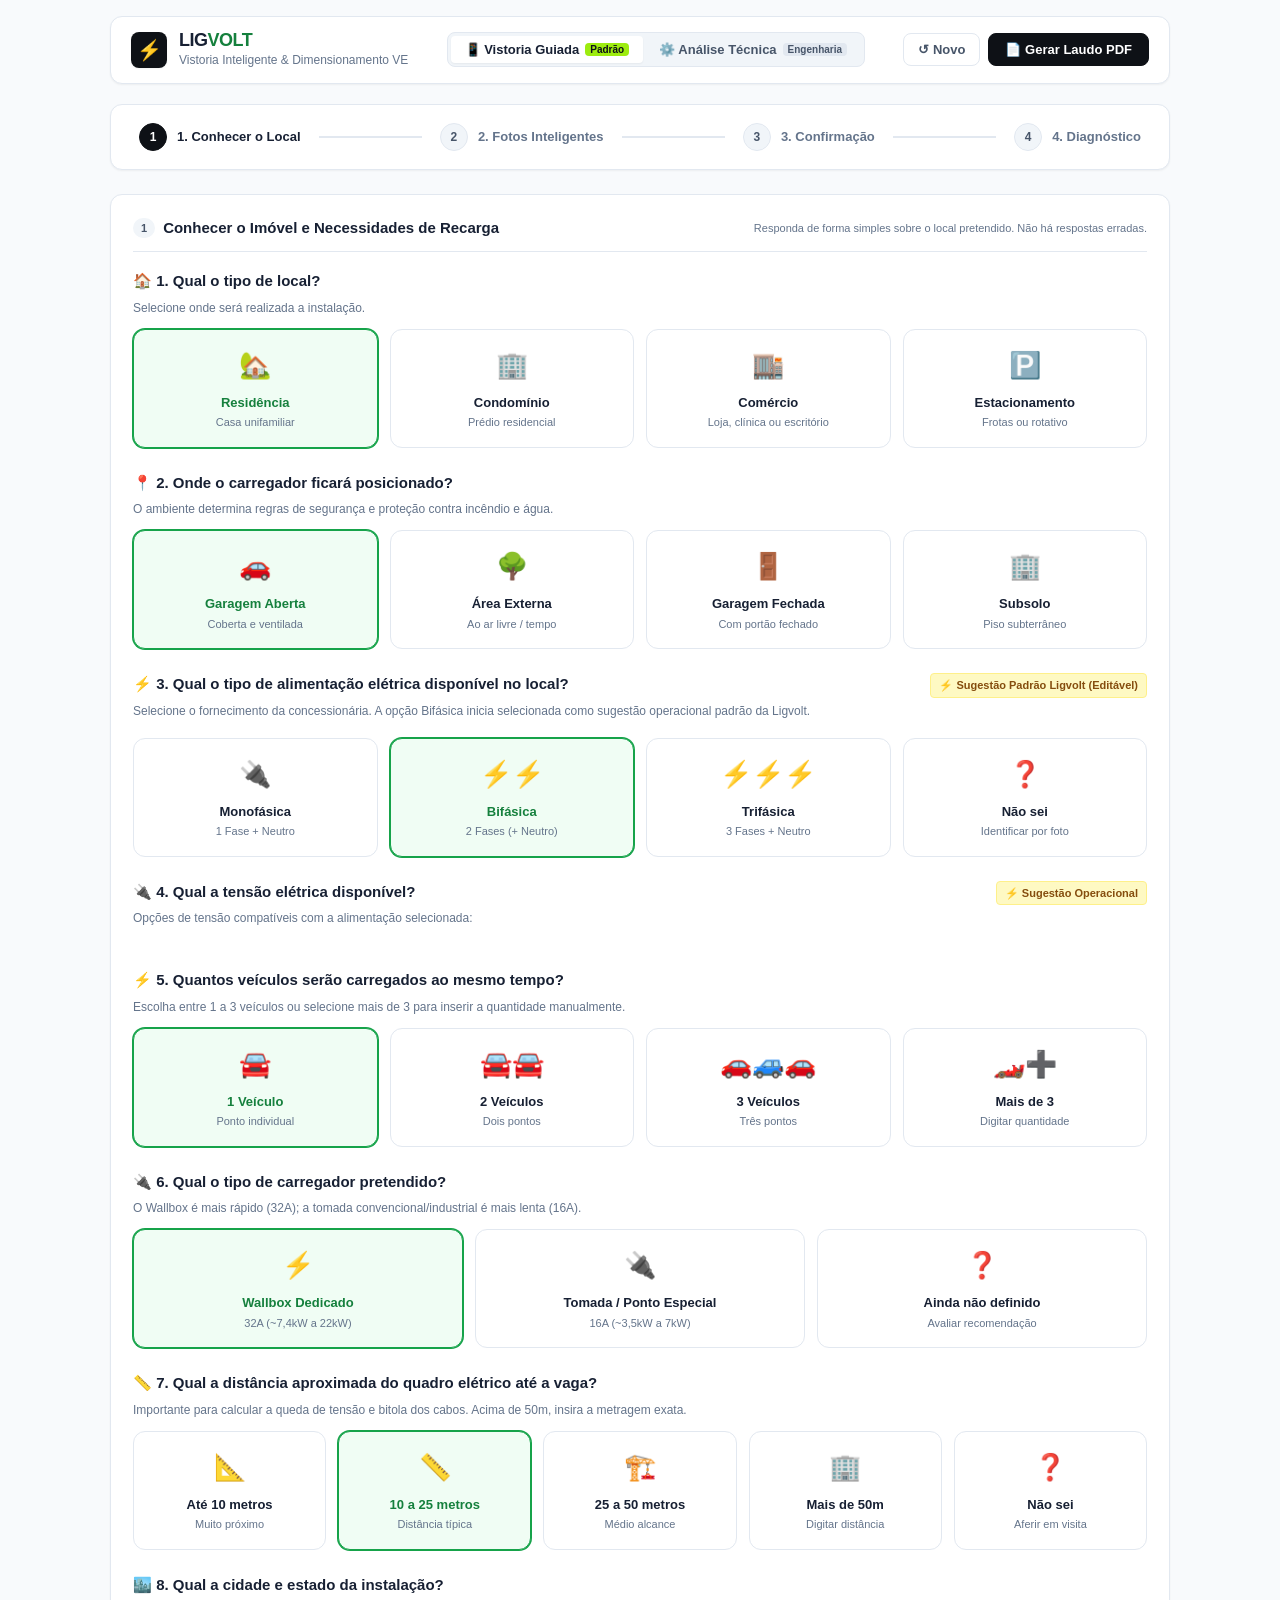
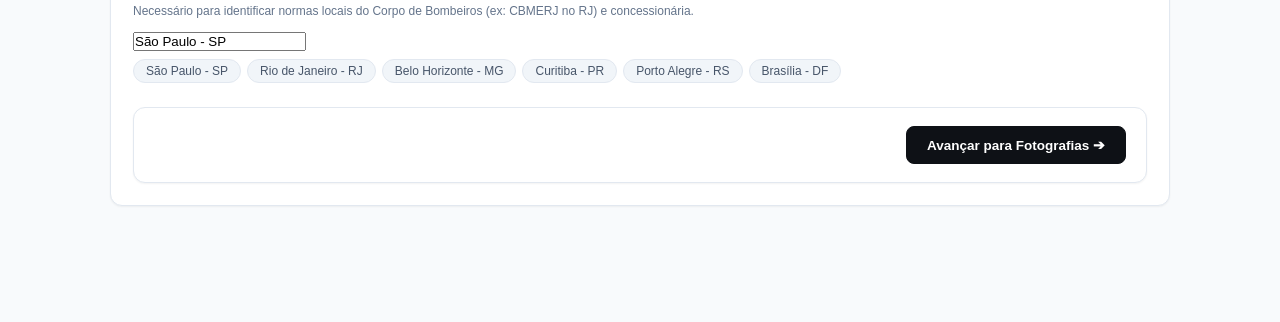
==== commit c3596289: "feat: suporte a mais de 3 veiculos e distancia >50m com campos manuais e detalhamento da IA no laudo" ====
--- a/index.html
+++ b/index.html
@@ -253,7 +253,7 @@
           <!-- Pergunta 5: Quantidade de Veículos Simultâneos -->
           <div class="wizard-question-box">
             <h3 class="wizard-question-title">⚡ 5. Quantos veículos serão carregados ao mesmo tempo?</h3>
-            <p class="wizard-question-subtitle">De 1 a 4 veículos simultâneos.</p>
+            <p class="wizard-question-subtitle">Escolha entre 1 a 3 veículos ou selecione mais de 3 para inserir a quantidade manualmente.</p>
             <div class="visual-tiles-grid">
               <label class="visual-tile-item">
                 <input type="radio" name="inspVehicleCount" value="1" class="visual-tile-input" checked />
@@ -280,13 +280,27 @@
                 </div>
               </label>
               <label class="visual-tile-item">
-                <input type="radio" name="inspVehicleCount" value="4" class="visual-tile-input" />
-                <div class="visual-tile-label">
-                  <span class="tile-icon">🏎️🚗🚙🚗</span>
-                  <span class="tile-title">4 Veículos</span>
-                  <span class="tile-sub">Quatro pontos</span>
-                </div>
-              </label>
+                <input type="radio" name="inspVehicleCount" value="mais_de_3" class="visual-tile-input" id="radioInspVehicleMore" />
+                <div class="visual-tile-label">
+                  <span class="tile-icon">🏎️➕</span>
+                  <span class="tile-title">Mais de 3</span>
+                  <span class="tile-sub">Digitar quantidade</span>
+                </div>
+              </label>
+            </div>
+
+            <!-- Campo numérico para quando for selecionado "Mais de 3" -->
+            <div id="inspCustomVehicleBox" style="display: none; margin-top: 12px; background: #F8FAFC; border: 1px solid var(--border-subtle); padding: 12px 16px; border-radius: var(--radius-sm);">
+              <label class="form-label" for="inspInputCustomVehicle" style="margin-bottom: 6px; font-weight: 700; color: var(--text-main);">
+                🔢 Digite a quantidade de veículos / pontos simultâneos:
+              </label>
+              <div style="display: flex; align-items: center; gap: 8px; max-width: 220px;">
+                <input type="number" id="inspInputCustomVehicle" class="form-control" min="4" max="50" value="4" />
+                <span style="font-size: 13px; color: var(--text-secondary); font-weight: 600;">veículos</span>
+              </div>
+              <span style="font-size: 11.5px; color: var(--text-muted); margin-top: 4px; display: block;">
+                Para projetos com múltiplos carregadores, será dimensionado o alimentador coletivo (QGBT-EV).
+              </span>
             </div>
           </div>
 
@@ -325,7 +339,7 @@
           <!-- Pergunta 7: Distância Aproximada -->
           <div class="wizard-question-box">
             <h3 class="wizard-question-title">📏 7. Qual a distância aproximada do quadro elétrico até a vaga?</h3>
-            <p class="wizard-question-subtitle">Importante para calcular a queda de tensão e a espessura dos cabos.</p>
+            <p class="wizard-question-subtitle">Importante para calcular a queda de tensão e bitola dos cabos. Acima de 50m, insira a metragem exata.</p>
             <div class="visual-tiles-grid">
               <label class="visual-tile-item">
                 <input type="radio" name="inspDistanceApprox" value="<10" class="visual-tile-input" />
@@ -352,11 +366,11 @@
                 </div>
               </label>
               <label class="visual-tile-item">
-                <input type="radio" name="inspDistanceApprox" value=">50" class="visual-tile-input" />
+                <input type="radio" name="inspDistanceApprox" value=">50" class="visual-tile-input" id="radioInspDistanceMore" />
                 <div class="visual-tile-label">
                   <span class="tile-icon">🏢</span>
                   <span class="tile-title">Mais de 50m</span>
-                  <span class="tile-sub">Longo trajeto</span>
+                  <span class="tile-sub">Digitar distância</span>
                 </div>
               </label>
               <label class="visual-tile-item">
@@ -367,6 +381,20 @@
                   <span class="tile-sub">Aferir em visita</span>
                 </div>
               </label>
+            </div>
+
+            <!-- Campo numérico para quando for selecionado "Mais de 50m" -->
+            <div id="inspCustomDistanceBox" style="display: none; margin-top: 12px; background: #F8FAFC; border: 1px solid var(--border-subtle); padding: 12px 16px; border-radius: var(--radius-sm);">
+              <label class="form-label" for="inspInputCustomDistance" style="margin-bottom: 6px; font-weight: 700; color: var(--text-main);">
+                📏 Digite a distância estimada exata (em metros):
+              </label>
+              <div style="display: flex; align-items: center; gap: 8px; max-width: 220px;">
+                <input type="number" id="inspInputCustomDistance" class="form-control" min="51" max="500" value="60" />
+                <span style="font-size: 13px; color: var(--text-secondary); font-weight: 600;">metros</span>
+              </div>
+              <span style="font-size: 11.5px; color: var(--text-muted); margin-top: 4px; display: block;">
+                Trajetos longos exigem verificação rigorosa de queda de tensão (máx. 4% NBR 5410).
+              </span>
             </div>
           </div>
 
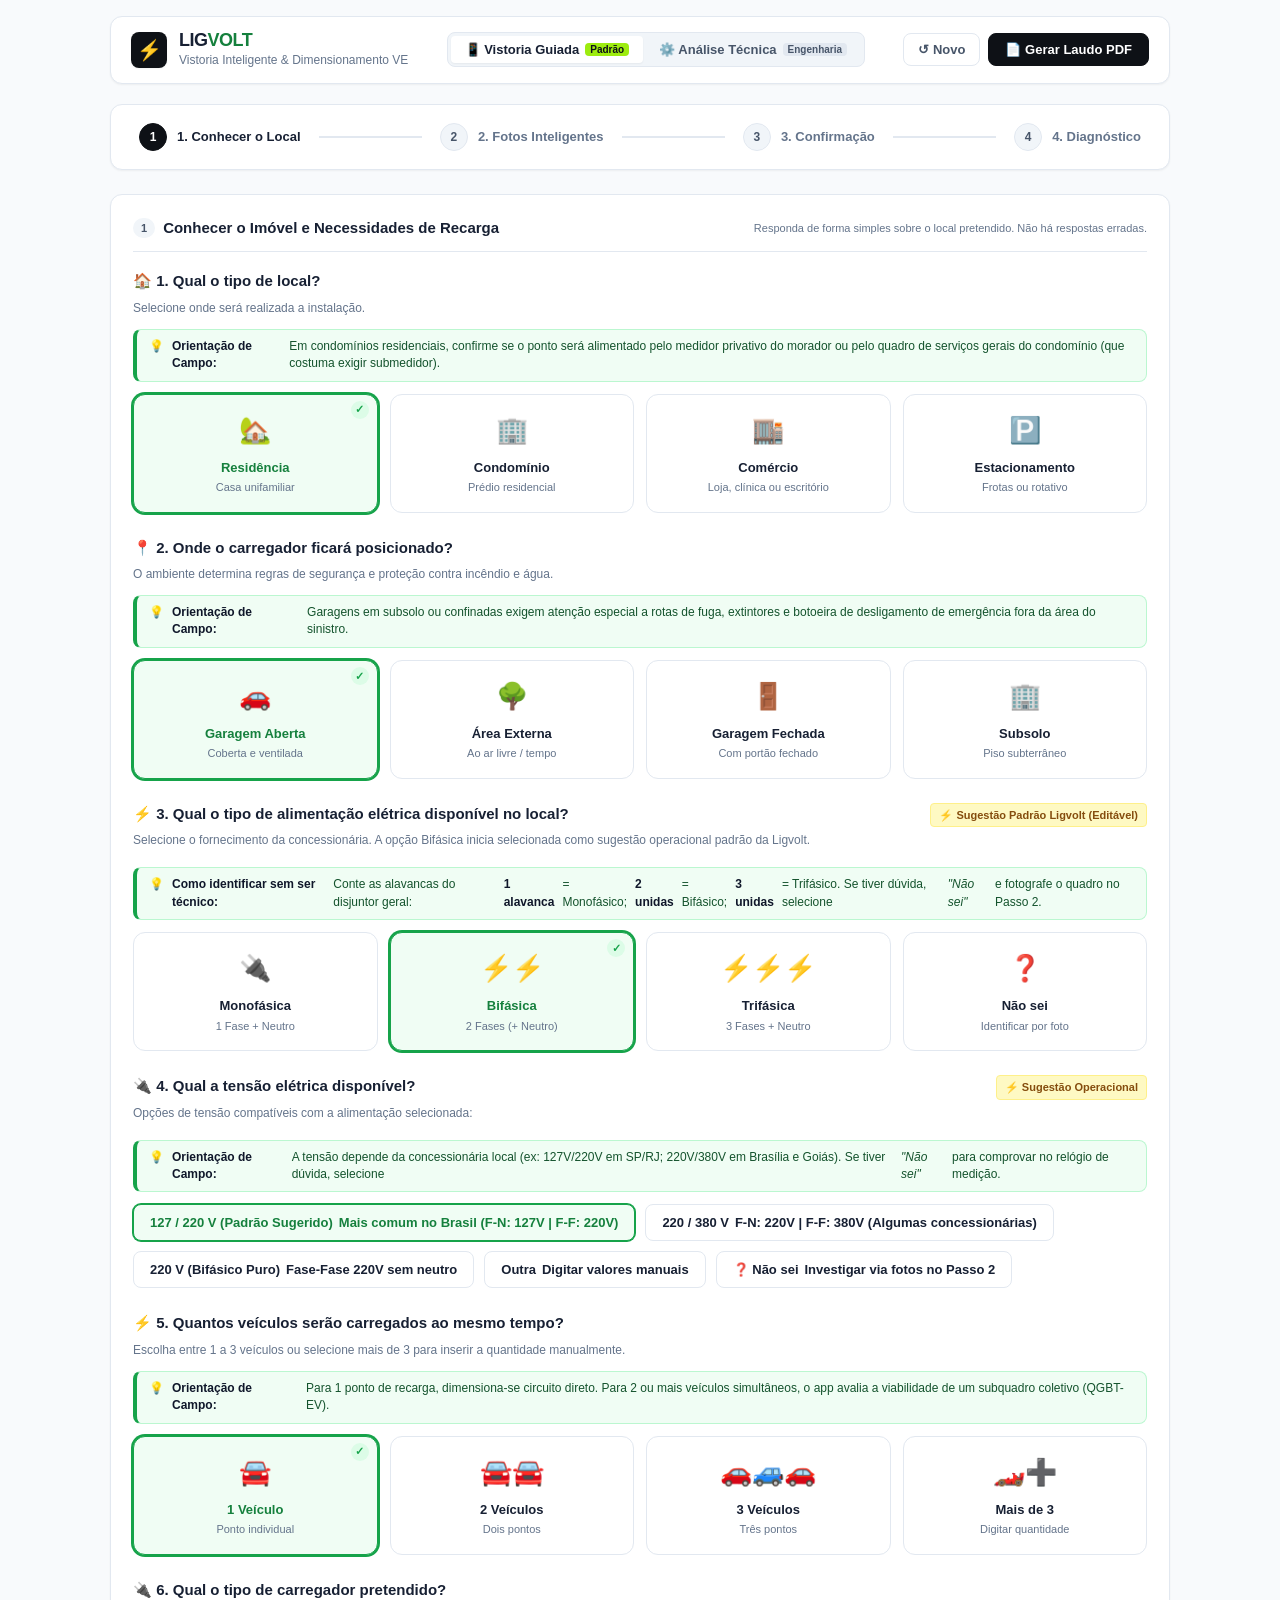
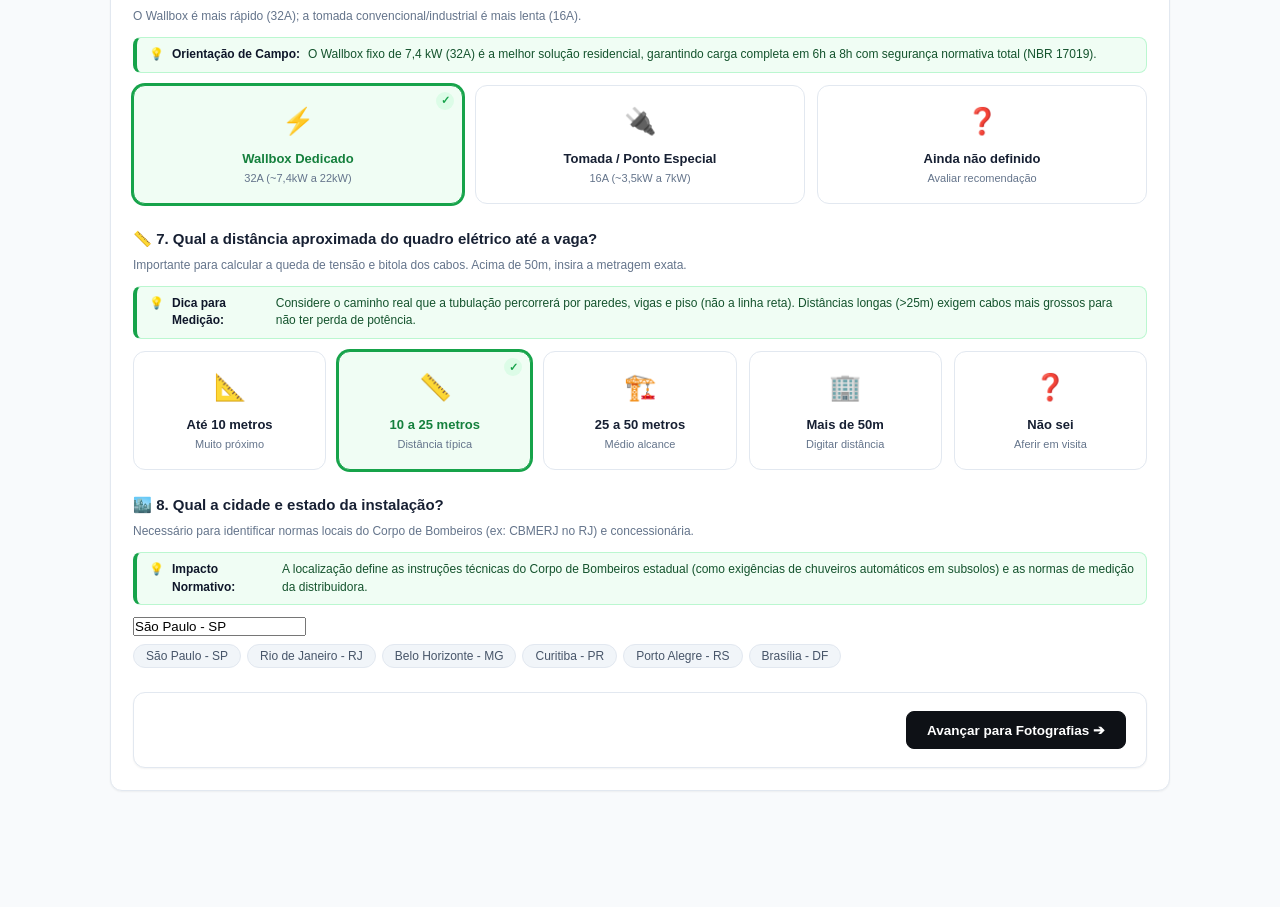
==== commit 09eb9aa7: "feat(mobile-ux): seletor de documentos mobile, novo levantamento simplificado e otimizacao para oper" ====
--- a/index.html
+++ b/index.html
@@ -90,6 +90,9 @@
           <div class="wizard-question-box">
             <h3 class="wizard-question-title">🏠 1. Qual o tipo de local?</h3>
             <p class="wizard-question-subtitle">Selecione onde será realizada a instalação.</p>
+            <div class="operator-field-hint">
+              💡 <strong>Orientação de Campo:</strong> Em condomínios residenciais, confirme se o ponto será alimentado pelo medidor privativo do morador ou pelo quadro de serviços gerais do condomínio (que costuma exigir submedidor).
+            </div>
             <div class="visual-tiles-grid">
               <label class="visual-tile-item">
                 <input type="radio" name="inspLocationType" value="residencia" class="visual-tile-input" checked />
@@ -130,6 +133,9 @@
           <div class="wizard-question-box">
             <h3 class="wizard-question-title">📍 2. Onde o carregador ficará posicionado?</h3>
             <p class="wizard-question-subtitle">O ambiente determina regras de segurança e proteção contra incêndio e água.</p>
+            <div class="operator-field-hint">
+              💡 <strong>Orientação de Campo:</strong> Garagens em subsolo ou confinadas exigem atenção especial a rotas de fuga, extintores e botoeira de desligamento de emergência fora da área do sinistro.
+            </div>
             <div class="visual-tiles-grid">
               <label class="visual-tile-item">
                 <input type="radio" name="inspInstallArea" value="garagem_aberta" class="visual-tile-input" checked />
@@ -177,6 +183,9 @@
                 ⚡ Sugestão Padrão Ligvolt (Editável)
               </span>
             </div>
+            <div class="operator-field-hint">
+              💡 <strong>Como identificar sem ser técnico:</strong> Conte as alavancas do disjuntor geral: <strong>1 alavanca</strong> = Monofásico; <strong>2 unidas</strong> = Bifásico; <strong>3 unidas</strong> = Trifásico. Se tiver dúvida, selecione <em>"Não sei"</em> e fotografe o quadro no Passo 2.
+            </div>
             <div class="visual-tiles-grid" id="inspSupplyTypeGrid">
               <label class="visual-tile-item">
                 <input type="radio" name="inspSupplyType" value="monofasica" class="visual-tile-input" />
@@ -224,6 +233,9 @@
                 ⚡ Sugestão Operacional
               </span>
             </div>
+            <div class="operator-field-hint">
+              💡 <strong>Orientação de Campo:</strong> A tensão depende da concessionária local (ex: 127V/220V em SP/RJ; 220V/380V em Brasília e Goiás). Se tiver dúvida, selecione <em>"Não sei"</em> para comprovar no relógio de medição.
+            </div>
             
             <!-- Opções rápidas dinâmicas -->
             <div class="voltage-options-pill-grid" id="inspVoltageOptionsContainer">
@@ -254,6 +266,9 @@
           <div class="wizard-question-box">
             <h3 class="wizard-question-title">⚡ 5. Quantos veículos serão carregados ao mesmo tempo?</h3>
             <p class="wizard-question-subtitle">Escolha entre 1 a 3 veículos ou selecione mais de 3 para inserir a quantidade manualmente.</p>
+            <div class="operator-field-hint">
+              💡 <strong>Orientação de Campo:</strong> Para 1 ponto de recarga, dimensiona-se circuito direto. Para 2 ou mais veículos simultâneos, o app avalia a viabilidade de um subquadro coletivo (QGBT-EV).
+            </div>
             <div class="visual-tiles-grid">
               <label class="visual-tile-item">
                 <input type="radio" name="inspVehicleCount" value="1" class="visual-tile-input" checked />
@@ -308,6 +323,9 @@
           <div class="wizard-question-box">
             <h3 class="wizard-question-title">🔌 6. Qual o tipo de carregador pretendido?</h3>
             <p class="wizard-question-subtitle">O Wallbox é mais rápido (32A); a tomada convencional/industrial é mais lenta (16A).</p>
+            <div class="operator-field-hint">
+              💡 <strong>Orientação de Campo:</strong> O Wallbox fixo de 7,4 kW (32A) é a melhor solução residencial, garantindo carga completa em 6h a 8h com segurança normativa total (NBR 17019).
+            </div>
             <div class="visual-tiles-grid">
               <label class="visual-tile-item">
                 <input type="radio" name="inspChargerType" value="wallbox" class="visual-tile-input" checked />
@@ -340,6 +358,9 @@
           <div class="wizard-question-box">
             <h3 class="wizard-question-title">📏 7. Qual a distância aproximada do quadro elétrico até a vaga?</h3>
             <p class="wizard-question-subtitle">Importante para calcular a queda de tensão e bitola dos cabos. Acima de 50m, insira a metragem exata.</p>
+            <div class="operator-field-hint">
+              💡 <strong>Dica para Medição:</strong> Considere o caminho real que a tubulação percorrerá por paredes, vigas e piso (não a linha reta). Distâncias longas (>25m) exigem cabos mais grossos para não ter perda de potência.
+            </div>
             <div class="visual-tiles-grid">
               <label class="visual-tile-item">
                 <input type="radio" name="inspDistanceApprox" value="<10" class="visual-tile-input" />
@@ -402,6 +423,9 @@
           <div class="wizard-question-box">
             <h3 class="wizard-question-title">🏙️ 8. Qual a cidade e estado da instalação?</h3>
             <p class="wizard-question-subtitle">Necessário para identificar normas locais do Corpo de Bombeiros (ex: CBMERJ no RJ) e concessionária.</p>
+            <div class="operator-field-hint">
+              💡 <strong>Impacto Normativo:</strong> A localização define as instruções técnicas do Corpo de Bombeiros estadual (como exigências de chuveiros automáticos em subsolos) e as normas de medição da distribuidora.
+            </div>
             <div style="display: flex; gap: 10px; max-width: 480px; align-items: center;">
               <input type="text" id="inspCityStateInput" class="form-input" placeholder="Ex: Rio de Janeiro - RJ ou São Paulo - SP" value="São Paulo - SP" />
             </div>
@@ -541,11 +565,14 @@
 
         <!-- BOTÕES FINAIS DE AÇÃO -->
         <div class="diag-bottom-actions">
+          <button type="button" class="btn-diag-action btn-diag-primary" id="btnGenerateSimplifiedReport" style="background: var(--volt-green); color: #0E1116; font-weight: 700; border: 1px solid var(--volt-green-dark); box-shadow: 0 2px 8px rgba(157,236,15,0.3);">
+            ⭐ Gerar Levantamento Simplificado (Campo)
+          </button>
           <button type="button" class="btn-diag-action btn-diag-pdf" id="btnGenerateInspectionPDF">
-            📄 Gerar Laudo Preliminar PDF
+            📋 Laudo Completo de Vistoria (IA)
           </button>
           <button type="button" class="btn-diag-action btn-diag-advanced" id="btnOpenInAdvancedMode">
-            ⚙️ Abrir na Análise Técnica (Engenharia)
+            ⚙️ Análise de Engenharia Avançada
           </button>
           <button type="button" class="btn-ghost" id="btnRestartInspection">
             ↺ Nova Vistoria
@@ -947,9 +974,29 @@
         </div>
       </div>
 
-      <!-- Abas de Tipos de Documento -->
-      <div class="doc-tabs-bar">
-        <button type="button" class="doc-tab-btn active" data-doc="vistoria_preliminar">
+      <!-- Seletor de Documentos para Mobile (Formato Dropdown / Menu sem rolagem oculta) -->
+      <div class="doc-selector-mobile-wrapper" id="docSelectorMobileWrapper">
+        <label for="docTypeSelectMobile" class="doc-select-label">
+          <span>📄 Relatório Selecionado:</span>
+          <span style="font-size: 11px; color: var(--text-muted); font-weight: normal;">Toque para alternar</span>
+        </label>
+        <select id="docTypeSelectMobile" class="doc-select-input">
+          <option value="vistoria_resumida" selected>⭐ Levantamento Técnico Simplificado (Campo)</option>
+          <option value="vistoria_preliminar">📋 Laudo de Vistoria Detalhado (IA)</option>
+          <option value="relatorio">📄 Relatório Técnico Preliminar</option>
+          <option value="laudo">⚖️ Laudo Técnico Pericial</option>
+          <option value="memoria">📐 Memória de Cálculo</option>
+          <option value="concessionaria">🏢 Pedido à Concessionária</option>
+          <option value="dossie">📚 Dossiê Completo</option>
+        </select>
+      </div>
+
+      <!-- Abas de Tipos de Documento para Desktop/Tablet (Com Quebra de Linha / Wrap) -->
+      <div class="doc-tabs-bar" id="docTabsBarDesktop">
+        <button type="button" class="doc-tab-btn active" data-doc="vistoria_resumida">
+          ⭐ Levantamento Simplificado (Campo)
+        </button>
+        <button type="button" class="doc-tab-btn" data-doc="vistoria_preliminar">
           📋 Laudo de Vistoria (IA)
         </button>
         <button type="button" class="doc-tab-btn" data-doc="relatorio">
@@ -964,10 +1011,6 @@
         <button type="button" class="doc-tab-btn" data-doc="concessionaria">
           🏢 Pedido Concessionária
         </button>
-        <button type="button" class="doc-tab-btn" data-doc="dossie">
-          📚 Dossiê Completo
-        </button>
-      </div>
         <button type="button" class="doc-tab-btn" data-doc="dossie">
           📚 Dossiê Completo
         </button>
--- a/css/style.css
+++ b/css/style.css
@@ -1257,34 +1257,42 @@
   flex-wrap: wrap;
 }
 
+.doc-selector-mobile-wrapper {
+  display: none;
+}
+
 .doc-tabs-bar {
   display: flex;
+  flex-wrap: wrap;
+  gap: 4px;
   background: #F1F5F9;
   border-bottom: 1px solid #CBD5E1;
-  overflow-x: auto;
-  white-space: nowrap;
+  padding: 6px 12px;
 }
 
 .doc-tab-btn {
   background: transparent;
   color: var(--text-secondary);
-  border: none;
-  padding: 10px 14px;
-  font-size: 12.5px;
+  border: 1px solid transparent;
+  border-radius: var(--radius-sm);
+  padding: 8px 12px;
+  font-size: 12px;
   font-weight: 600;
   cursor: pointer;
-  border-bottom: 2px solid transparent;
   transition: all 0.2s;
+  white-space: nowrap;
 }
 
 .doc-tab-btn:hover {
   color: var(--text-main);
+  background: rgba(0, 0, 0, 0.04);
 }
 
 .doc-tab-btn.active {
   color: #0E1116;
   background: #FFFFFF;
-  border-bottom-color: var(--volt-green-dark);
+  border-color: #CBD5E1;
+  box-shadow: 0 1px 3px rgba(0, 0, 0, 0.08);
   font-weight: 700;
 }
 
@@ -1722,11 +1730,49 @@
 .visual-tile-input:checked + .visual-tile-label {
   border-color: #16A34A;
   background: #F0FDF4;
-  box-shadow: 0 0 0 1px #16A34A;
+  box-shadow: 0 0 0 2px #16A34A;
+  position: relative;
+}
+
+.visual-tile-input:checked + .visual-tile-label::after {
+  content: "✓";
+  position: absolute;
+  top: 6px;
+  right: 8px;
+  font-size: 11px;
+  font-weight: 800;
+  color: #16A34A;
+  background: #DCFCE7;
+  width: 18px;
+  height: 18px;
+  border-radius: 50%;
+  display: flex;
+  align-items: center;
+  justify-content: center;
 }
 
 .visual-tile-input:checked + .visual-tile-label .tile-title {
   color: #15803D;
+}
+
+/* Dicas de Apoio para Operador de Campo (Não-técnico) */
+.operator-field-hint {
+  display: flex;
+  align-items: flex-start;
+  gap: 8px;
+  background: #F0FDF4;
+  border: 1px solid #BBF7D0;
+  border-left: 4px solid #16A34A;
+  padding: 8px 12px;
+  border-radius: var(--radius-sm);
+  font-size: 12px;
+  color: #14532D;
+  line-height: 1.45;
+  margin: 6px 0 12px 0;
+}
+
+.operator-field-hint strong {
+  color: #0F172A;
 }
 
 /* Alerta de Segurança Elétrica (Etapa 2) */
@@ -2246,23 +2292,83 @@
   border-color: var(--border-hover);
 }
 
-/* Responsividade Mobile */
+/* Responsividade Mobile - Vistoria em Campo & Operador */
 @media (max-width: 768px) {
   .wizard-stepper {
-    padding: 10px 12px;
+    padding: 8px 10px;
+    gap: 4px;
   }
   .wizard-step-node {
-    font-size: 11.5px;
-    padding: 2px 4px;
+    font-size: 11px;
+    padding: 3px 6px;
+    border-radius: var(--radius-xs);
   }
   .visual-tiles-grid {
     grid-template-columns: repeat(2, 1fr);
+    gap: 8px;
+  }
+  .visual-tile-label {
+    min-height: 84px;
+    padding: 10px 8px;
+  }
+  .visual-tile-label .tile-icon {
+    font-size: 22px;
+    margin-bottom: 4px;
+  }
+  .visual-tile-label .tile-title {
+    font-size: 12px;
+  }
+  .visual-tile-label .tile-sub {
+    font-size: 10px;
   }
   .photos-capture-grid {
     grid-template-columns: 1fr;
   }
   .btn-diag-action {
     width: 100%;
+  }
+
+  /* Seletor Mobile de Documentos */
+  .doc-selector-mobile-wrapper {
+    display: flex;
+    flex-direction: column;
+    gap: 6px;
+    padding: 12px 16px;
+    background: #F8FAFC;
+    border-bottom: 2px solid #E2E8F0;
+  }
+  .doc-select-label {
+    display: flex;
+    justify-content: space-between;
+    align-items: center;
+    font-size: 12px;
+    font-weight: 700;
+    color: var(--text-main);
+  }
+  .doc-select-input {
+    width: 100%;
+    height: 44px;
+    padding: 0 12px;
+    font-size: 13.5px;
+    font-weight: 600;
+    color: var(--text-main);
+    background: #FFFFFF;
+    border: 1.5px solid #94A3B8;
+    border-radius: var(--radius-sm);
+    appearance: auto;
+    cursor: pointer;
+  }
+  .doc-tabs-bar {
+    display: none !important;
+  }
+  .modal-header-bar {
+    flex-wrap: wrap;
+    gap: 10px;
+    padding: 12px 16px;
+  }
+  .modal-actions {
+    width: 100%;
+    justify-content: space-between;
   }
 }
 
@@ -2553,3 +2659,71 @@
 .verification-list-box li {
   margin-bottom: 4px;
 }
+
+/* ==========================================================================
+   ESTILOS DE EVIDÊNCIAS FOTOGRÁFICAS & IMPRESSÃO / PDF
+   ========================================================================== */
+.photo-report-card {
+  page-break-inside: avoid;
+  break-inside: avoid;
+}
+
+@media print {
+  @page {
+    size: A4 portrait;
+    margin: 10mm 12mm;
+  }
+  body {
+    background: #FFFFFF !important;
+    color: #000000 !important;
+    -webkit-print-color-adjust: exact !important;
+    print-color-adjust: exact !important;
+  }
+  .app-header,
+  .mode-switch-container,
+  .tab-nav-wrapper,
+  .bottom-actions-bar,
+  .modal-header-bar,
+  .doc-tabs-bar,
+  .doc-selector-mobile-wrapper,
+  .meta-input-grid,
+  .diag-bottom-actions,
+  .app-toast {
+    display: none !important;
+  }
+  .modal-backdrop {
+    position: static !important;
+    padding: 0 !important;
+    background: none !important;
+    display: block !important;
+  }
+  .modal-window {
+    border: none !important;
+    box-shadow: none !important;
+    max-width: 100% !important;
+    width: 100% !important;
+    margin: 0 !important;
+  }
+  .modal-scroll-area {
+    padding: 0 !important;
+    max-height: none !important;
+    overflow: visible !important;
+  }
+  .report-document, .dossier-document {
+    font-size: 10pt !important;
+    line-height: 1.35 !important;
+  }
+  .report-section,
+  .report-diag-box,
+  .report-table,
+  .simplified-survey-report,
+  .photo-report-card {
+    page-break-inside: avoid !important;
+    break-inside: avoid !important;
+  }
+  img {
+    max-width: 100% !important;
+    page-break-inside: avoid !important;
+    break-inside: avoid !important;
+  }
+}
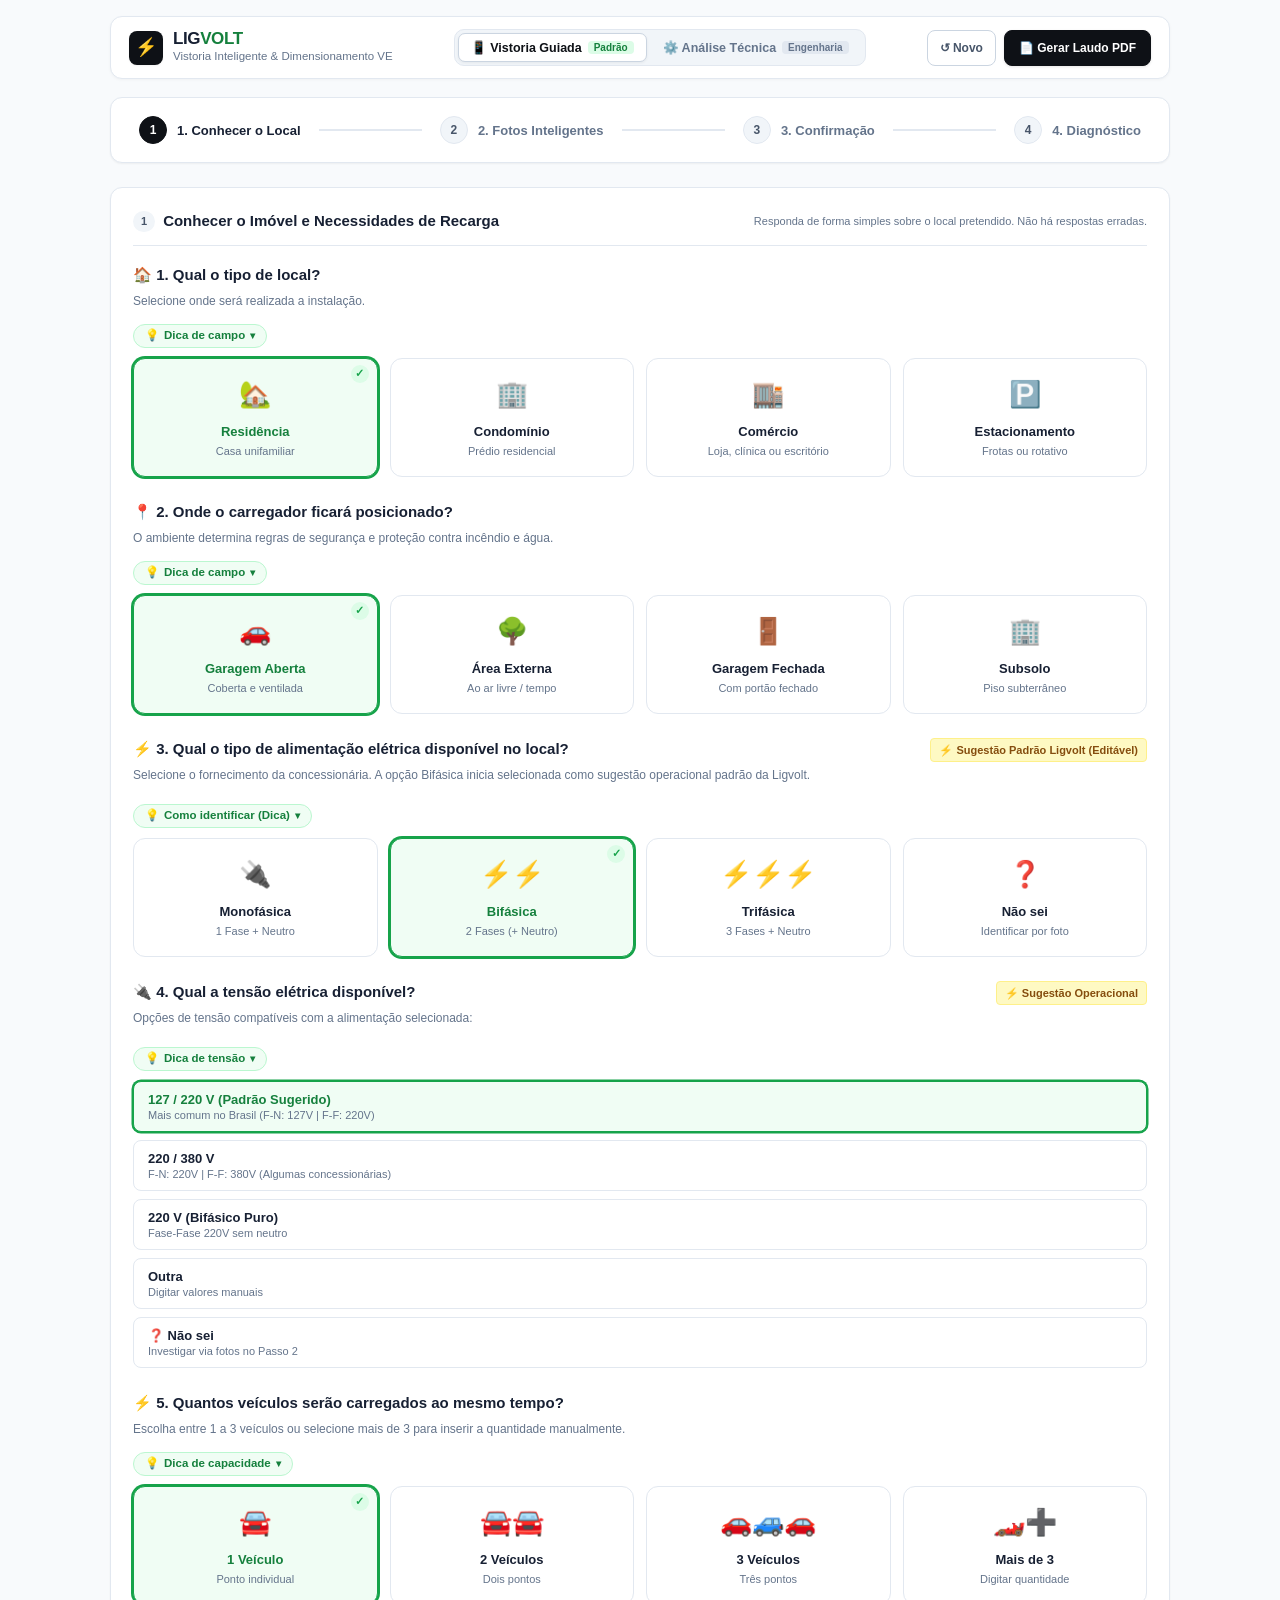
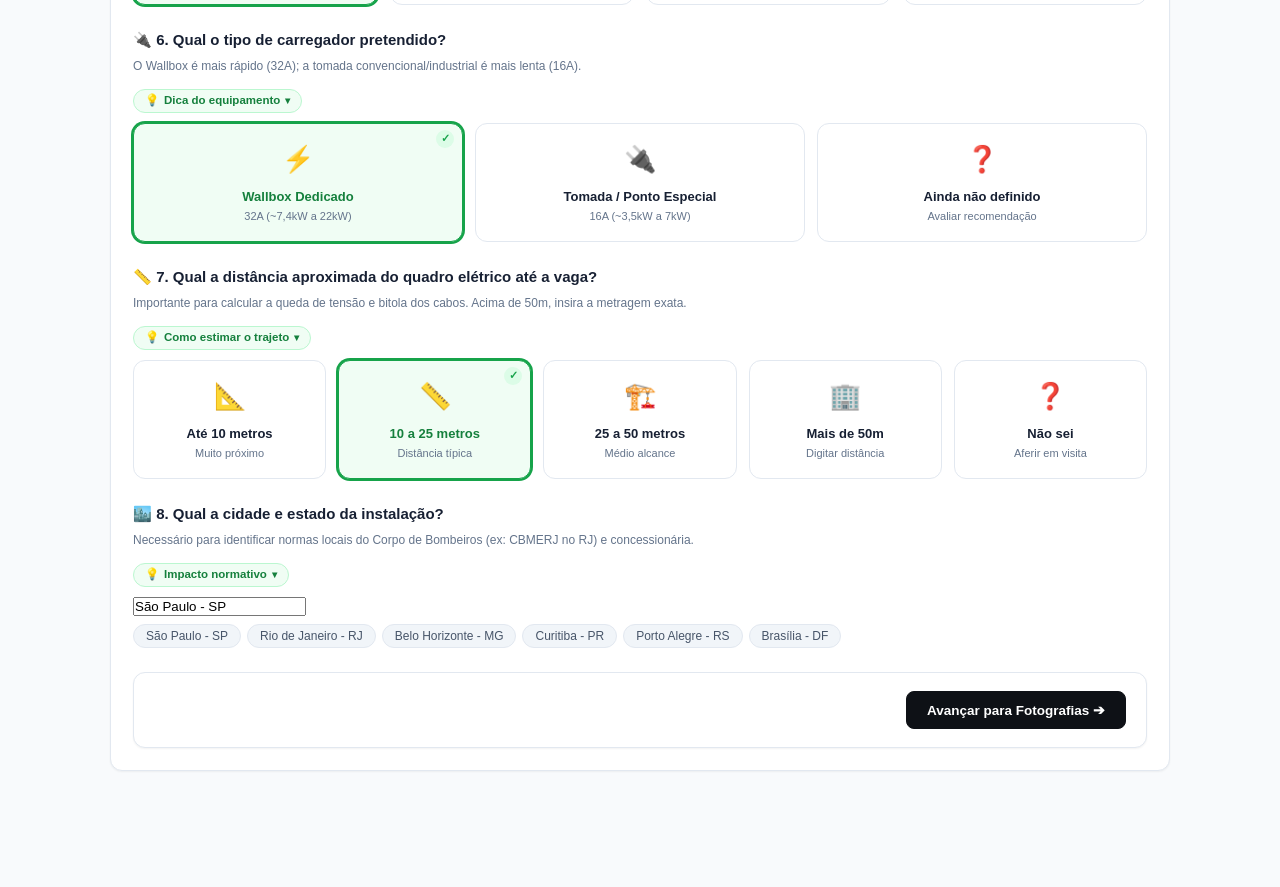
==== commit 4c002b0d: "fix(mobile-ux): dicas retráteis sob demanda, bloqueio de rolagem lateral e redesenho do menu superio" ====
--- a/index.html
+++ b/index.html
@@ -38,10 +38,10 @@
       </div>
 
       <div class="header-actions">
-        <button type="button" class="btn-ghost" id="btnResetHeader" title="Reiniciar parâmetros com valores padrão">
+        <button type="button" class="btn-header-reset" id="btnResetHeader" title="Reiniciar parâmetros com valores padrão">
           ↺ Novo
         </button>
-        <button type="button" class="btn-primary-header" id="btnExportHeader" title="Visualizar e exportar laudo ou memória de cálculo">
+        <button type="button" class="btn-header-pdf" id="btnExportHeader" title="Visualizar e exportar laudo ou memória de cálculo">
           📄 Gerar Laudo PDF
         </button>
       </div>
@@ -90,8 +90,21 @@
           <div class="wizard-question-box">
             <h3 class="wizard-question-title">🏠 1. Qual o tipo de local?</h3>
             <p class="wizard-question-subtitle">Selecione onde será realizada a instalação.</p>
-            <div class="operator-field-hint">
-              💡 <strong>Orientação de Campo:</strong> Em condomínios residenciais, confirme se o ponto será alimentado pelo medidor privativo do morador ou pelo quadro de serviços gerais do condomínio (que costuma exigir submedidor).
+            <div class="question-hint-wrapper">
+              <button type="button" class="btn-toggle-hint" data-hint-id="hintQ1" aria-expanded="false">
+                <span class="hint-btn-icon">💡</span>
+                <span class="hint-btn-text">Dica de campo</span>
+                <span class="hint-chevron">▾</span>
+              </button>
+              <div id="hintQ1" class="operator-hint-card" style="display: none;">
+                <div class="hint-card-header">
+                  <div class="hint-card-badge"><span>💡</span> <strong>Orientação de Campo</strong></div>
+                  <button type="button" class="btn-close-hint" data-close-hint="hintQ1" title="Fechar dica">✕ Fechar</button>
+                </div>
+                <div class="hint-card-content">
+                  <p>Em condomínios residenciais, confirme se o ponto será alimentado pelo medidor privativo do morador ou pelo quadro de serviços gerais do condomínio (que costuma exigir submedidor e aprovação em assembleia).</p>
+                </div>
+              </div>
             </div>
             <div class="visual-tiles-grid">
               <label class="visual-tile-item">
@@ -133,8 +146,21 @@
           <div class="wizard-question-box">
             <h3 class="wizard-question-title">📍 2. Onde o carregador ficará posicionado?</h3>
             <p class="wizard-question-subtitle">O ambiente determina regras de segurança e proteção contra incêndio e água.</p>
-            <div class="operator-field-hint">
-              💡 <strong>Orientação de Campo:</strong> Garagens em subsolo ou confinadas exigem atenção especial a rotas de fuga, extintores e botoeira de desligamento de emergência fora da área do sinistro.
+            <div class="question-hint-wrapper">
+              <button type="button" class="btn-toggle-hint" data-hint-id="hintQ2" aria-expanded="false">
+                <span class="hint-btn-icon">💡</span>
+                <span class="hint-btn-text">Dica de campo</span>
+                <span class="hint-chevron">▾</span>
+              </button>
+              <div id="hintQ2" class="operator-hint-card" style="display: none;">
+                <div class="hint-card-header">
+                  <div class="hint-card-badge"><span>💡</span> <strong>Orientação de Campo</strong></div>
+                  <button type="button" class="btn-close-hint" data-close-hint="hintQ2" title="Fechar dica">✕ Fechar</button>
+                </div>
+                <div class="hint-card-content">
+                  <p>Garagens em subsolo ou confinadas exigem atenção especial a rotas de fuga, extintores e botoeira de desligamento de emergência fora da área do sinistro.</p>
+                </div>
+              </div>
             </div>
             <div class="visual-tiles-grid">
               <label class="visual-tile-item">
@@ -183,8 +209,21 @@
                 ⚡ Sugestão Padrão Ligvolt (Editável)
               </span>
             </div>
-            <div class="operator-field-hint">
-              💡 <strong>Como identificar sem ser técnico:</strong> Conte as alavancas do disjuntor geral: <strong>1 alavanca</strong> = Monofásico; <strong>2 unidas</strong> = Bifásico; <strong>3 unidas</strong> = Trifásico. Se tiver dúvida, selecione <em>"Não sei"</em> e fotografe o quadro no Passo 2.
+            <div class="question-hint-wrapper">
+              <button type="button" class="btn-toggle-hint" data-hint-id="hintQ3" aria-expanded="false">
+                <span class="hint-btn-icon">💡</span>
+                <span class="hint-btn-text">Como identificar (Dica)</span>
+                <span class="hint-chevron">▾</span>
+              </button>
+              <div id="hintQ3" class="operator-hint-card" style="display: none;">
+                <div class="hint-card-header">
+                  <div class="hint-card-badge"><span>💡</span> <strong>Identificação sem ser técnico</strong></div>
+                  <button type="button" class="btn-close-hint" data-close-hint="hintQ3" title="Fechar dica">✕ Fechar</button>
+                </div>
+                <div class="hint-card-content">
+                  <p>Conte as alavancas do disjuntor geral: <strong>1 alavanca</strong> = Monofásico; <strong>2 unidas</strong> = Bifásico; <strong>3 unidas</strong> = Trifásico. Se tiver dúvida, selecione <em>"Não sei"</em> e fotografe o quadro no Passo 2.</p>
+                </div>
+              </div>
             </div>
             <div class="visual-tiles-grid" id="inspSupplyTypeGrid">
               <label class="visual-tile-item">
@@ -233,8 +272,21 @@
                 ⚡ Sugestão Operacional
               </span>
             </div>
-            <div class="operator-field-hint">
-              💡 <strong>Orientação de Campo:</strong> A tensão depende da concessionária local (ex: 127V/220V em SP/RJ; 220V/380V em Brasília e Goiás). Se tiver dúvida, selecione <em>"Não sei"</em> para comprovar no relógio de medição.
+            <div class="question-hint-wrapper">
+              <button type="button" class="btn-toggle-hint" data-hint-id="hintQ4" aria-expanded="false">
+                <span class="hint-btn-icon">💡</span>
+                <span class="hint-btn-text">Dica de tensão</span>
+                <span class="hint-chevron">▾</span>
+              </button>
+              <div id="hintQ4" class="operator-hint-card" style="display: none;">
+                <div class="hint-card-header">
+                  <div class="hint-card-badge"><span>💡</span> <strong>Orientação de Tensão</strong></div>
+                  <button type="button" class="btn-close-hint" data-close-hint="hintQ4" title="Fechar dica">✕ Fechar</button>
+                </div>
+                <div class="hint-card-content">
+                  <p>A tensão depende da concessionária local (ex: 127V/220V em SP/RJ; 220V/380V em Brasília e Goiás). Se tiver dúvida, selecione <em>"Não sei"</em> para comprovar no relógio de medição.</p>
+                </div>
+              </div>
             </div>
             
             <!-- Opções rápidas dinâmicas -->
@@ -266,8 +318,21 @@
           <div class="wizard-question-box">
             <h3 class="wizard-question-title">⚡ 5. Quantos veículos serão carregados ao mesmo tempo?</h3>
             <p class="wizard-question-subtitle">Escolha entre 1 a 3 veículos ou selecione mais de 3 para inserir a quantidade manualmente.</p>
-            <div class="operator-field-hint">
-              💡 <strong>Orientação de Campo:</strong> Para 1 ponto de recarga, dimensiona-se circuito direto. Para 2 ou mais veículos simultâneos, o app avalia a viabilidade de um subquadro coletivo (QGBT-EV).
+            <div class="question-hint-wrapper">
+              <button type="button" class="btn-toggle-hint" data-hint-id="hintQ5" aria-expanded="false">
+                <span class="hint-btn-icon">💡</span>
+                <span class="hint-btn-text">Dica de capacidade</span>
+                <span class="hint-chevron">▾</span>
+              </button>
+              <div id="hintQ5" class="operator-hint-card" style="display: none;">
+                <div class="hint-card-header">
+                  <div class="hint-card-badge"><span>💡</span> <strong>Orientação de Capacidade</strong></div>
+                  <button type="button" class="btn-close-hint" data-close-hint="hintQ5" title="Fechar dica">✕ Fechar</button>
+                </div>
+                <div class="hint-card-content">
+                  <p>Para 1 ponto de recarga, dimensiona-se circuito direto. Para 2 ou mais veículos simultâneos, o app avalia a viabilidade de um subquadro coletivo (QGBT-EV).</p>
+                </div>
+              </div>
             </div>
             <div class="visual-tiles-grid">
               <label class="visual-tile-item">
@@ -323,8 +388,21 @@
           <div class="wizard-question-box">
             <h3 class="wizard-question-title">🔌 6. Qual o tipo de carregador pretendido?</h3>
             <p class="wizard-question-subtitle">O Wallbox é mais rápido (32A); a tomada convencional/industrial é mais lenta (16A).</p>
-            <div class="operator-field-hint">
-              💡 <strong>Orientação de Campo:</strong> O Wallbox fixo de 7,4 kW (32A) é a melhor solução residencial, garantindo carga completa em 6h a 8h com segurança normativa total (NBR 17019).
+            <div class="question-hint-wrapper">
+              <button type="button" class="btn-toggle-hint" data-hint-id="hintQ6" aria-expanded="false">
+                <span class="hint-btn-icon">💡</span>
+                <span class="hint-btn-text">Dica do equipamento</span>
+                <span class="hint-chevron">▾</span>
+              </button>
+              <div id="hintQ6" class="operator-hint-card" style="display: none;">
+                <div class="hint-card-header">
+                  <div class="hint-card-badge"><span>💡</span> <strong>Recomendação Técnica</strong></div>
+                  <button type="button" class="btn-close-hint" data-close-hint="hintQ6" title="Fechar dica">✕ Fechar</button>
+                </div>
+                <div class="hint-card-content">
+                  <p>O Wallbox fixo de 7,4 kW (32A) é a melhor solução residencial, garantindo carga completa em 6h a 8h com segurança normativa total (NBR 17019). Tomadas comuns aquecem e não são seguras para recarga contínua.</p>
+                </div>
+              </div>
             </div>
             <div class="visual-tiles-grid">
               <label class="visual-tile-item">
@@ -358,8 +436,21 @@
           <div class="wizard-question-box">
             <h3 class="wizard-question-title">📏 7. Qual a distância aproximada do quadro elétrico até a vaga?</h3>
             <p class="wizard-question-subtitle">Importante para calcular a queda de tensão e bitola dos cabos. Acima de 50m, insira a metragem exata.</p>
-            <div class="operator-field-hint">
-              💡 <strong>Dica para Medição:</strong> Considere o caminho real que a tubulação percorrerá por paredes, vigas e piso (não a linha reta). Distâncias longas (>25m) exigem cabos mais grossos para não ter perda de potência.
+            <div class="question-hint-wrapper">
+              <button type="button" class="btn-toggle-hint" data-hint-id="hintQ7" aria-expanded="false">
+                <span class="hint-btn-icon">💡</span>
+                <span class="hint-btn-text">Como estimar o trajeto</span>
+                <span class="hint-chevron">▾</span>
+              </button>
+              <div id="hintQ7" class="operator-hint-card" style="display: none;">
+                <div class="hint-card-header">
+                  <div class="hint-card-badge"><span>💡</span> <strong>Medição do Trajeto</strong></div>
+                  <button type="button" class="btn-close-hint" data-close-hint="hintQ7" title="Fechar dica">✕ Fechar</button>
+                </div>
+                <div class="hint-card-content">
+                  <p>Considere o caminho real que a tubulação percorrerá por paredes, vigas e piso (não a linha reta pelo ar). Distâncias longas (>25m) exigem cabos mais grossos para evitar queda de tensão.</p>
+                </div>
+              </div>
             </div>
             <div class="visual-tiles-grid">
               <label class="visual-tile-item">
@@ -423,8 +514,21 @@
           <div class="wizard-question-box">
             <h3 class="wizard-question-title">🏙️ 8. Qual a cidade e estado da instalação?</h3>
             <p class="wizard-question-subtitle">Necessário para identificar normas locais do Corpo de Bombeiros (ex: CBMERJ no RJ) e concessionária.</p>
-            <div class="operator-field-hint">
-              💡 <strong>Impacto Normativo:</strong> A localização define as instruções técnicas do Corpo de Bombeiros estadual (como exigências de chuveiros automáticos em subsolos) e as normas de medição da distribuidora.
+            <div class="question-hint-wrapper">
+              <button type="button" class="btn-toggle-hint" data-hint-id="hintQ8" aria-expanded="false">
+                <span class="hint-btn-icon">💡</span>
+                <span class="hint-btn-text">Impacto normativo</span>
+                <span class="hint-chevron">▾</span>
+              </button>
+              <div id="hintQ8" class="operator-hint-card" style="display: none;">
+                <div class="hint-card-header">
+                  <div class="hint-card-badge"><span>💡</span> <strong>Normas e Concessionária</strong></div>
+                  <button type="button" class="btn-close-hint" data-close-hint="hintQ8" title="Fechar dica">✕ Fechar</button>
+                </div>
+                <div class="hint-card-content">
+                  <p>A localização define as instruções técnicas do Corpo de Bombeiros estadual (como exigências de chuveiros automáticos em subsolos) e as normas de medição da distribuidora.</p>
+                </div>
+              </div>
             </div>
             <div style="display: flex; gap: 10px; max-width: 480px; align-items: center;">
               <input type="text" id="inspCityStateInput" class="form-input" placeholder="Ex: Rio de Janeiro - RJ ou São Paulo - SP" value="São Paulo - SP" />
--- a/css/style.css
+++ b/css/style.css
@@ -69,13 +69,20 @@
   --font-sans: 'Inter', -apple-system, BlinkMacSystemFont, "Segoe UI", Roboto, Helvetica, Arial, sans-serif;
 }
 
-/* Reset Global */
+/* Reset Global & Anti-Overflow */
 *, *::before, *::after {
   box-sizing: border-box;
   margin: 0;
   padding: 0;
 }
 
+html, body {
+  width: 100%;
+  max-width: 100vw;
+  overflow-x: hidden;
+  position: relative;
+}
+
 body {
   font-family: var(--font-sans);
   background-color: var(--bg-app);
@@ -88,9 +95,12 @@
 
 /* Layout Container */
 .app-container {
+  width: 100%;
   max-width: 1100px;
   margin: 0 auto;
   padding: 16px 20px;
+  box-sizing: border-box;
+  overflow-x: hidden;
 }
 
 /* ==========================================================================
@@ -100,12 +110,12 @@
   display: flex;
   justify-content: space-between;
   align-items: center;
-  padding: 14px 20px;
+  padding: 12px 18px;
   background: var(--bg-surface);
   border: 1px solid var(--border-subtle);
   border-radius: var(--radius-md);
-  margin-bottom: 20px;
-  box-shadow: var(--shadow-xs);
+  margin-bottom: 18px;
+  box-shadow: 0 1px 3px rgba(0, 0, 0, 0.04);
   flex-wrap: wrap;
   gap: 12px;
 }
@@ -113,28 +123,29 @@
 .brand-wrapper {
   display: flex;
   align-items: center;
-  gap: 12px;
+  gap: 10px;
 }
 
 .brand-logo-mark {
   background: #0E1116;
   color: var(--volt-green);
-  width: 36px;
-  height: 36px;
+  width: 34px;
+  height: 34px;
   border-radius: var(--radius-sm);
   display: flex;
   align-items: center;
   justify-content: center;
-  font-size: 20px;
+  font-size: 18px;
   font-weight: 800;
   box-shadow: var(--shadow-xs);
+  flex-shrink: 0;
 }
 
 .brand-text h1 {
-  font-size: 18px;
+  font-size: 17px;
   font-weight: 800;
   color: var(--text-main);
-  letter-spacing: -0.5px;
+  letter-spacing: -0.4px;
   line-height: 1.1;
 }
 
@@ -143,7 +154,7 @@
 }
 
 .brand-tagline {
-  font-size: 12px;
+  font-size: 11.5px;
   color: var(--text-muted);
   font-weight: 500;
 }
@@ -152,6 +163,53 @@
   display: flex;
   align-items: center;
   gap: 8px;
+}
+
+/* Botões do Topo / Menu Superior Harmonizados */
+.btn-header-reset {
+  background: #FFFFFF;
+  color: #475569;
+  border: 1px solid #CBD5E1;
+  padding: 7px 12px;
+  border-radius: var(--radius-sm);
+  font-size: 12px;
+  font-weight: 600;
+  cursor: pointer;
+  transition: all 0.15s ease;
+  display: inline-flex;
+  align-items: center;
+  gap: 5px;
+  height: 36px;
+  box-sizing: border-box;
+}
+
+.btn-header-reset:hover {
+  background: #F8FAFC;
+  color: #0E1116;
+  border-color: #94A3B8;
+}
+
+.btn-header-pdf {
+  background: #0E1116;
+  color: #FFFFFF;
+  border: 1px solid #0E1116;
+  padding: 7px 14px;
+  border-radius: var(--radius-sm);
+  font-size: 12px;
+  font-weight: 600;
+  cursor: pointer;
+  transition: all 0.15s ease;
+  display: inline-flex;
+  align-items: center;
+  gap: 6px;
+  height: 36px;
+  box-sizing: border-box;
+  box-shadow: 0 1px 3px rgba(0, 0, 0, 0.1);
+}
+
+.btn-header-pdf:hover {
+  background: #1E293B;
+  border-color: #1E293B;
 }
 
 .btn-ghost {
@@ -1501,53 +1559,57 @@
    MÓDULO DE VISTORIA INTELIGENTE COM IA & MODO WIZARD (LIGHT MODE SAAS)
    ========================================================================== */
 
-/* Seletor de Modo no Cabeçalho */
+/* Seletor de Modo no Cabeçalho (Estilo iOS / SaaS Segmented Control) */
 .mode-switch-container {
   display: flex;
-  background: var(--bg-surface-subtle);
+  background: #F1F5F9;
   padding: 3px;
-  border-radius: var(--radius-sm);
-  border: 1px solid var(--border-subtle);
-  gap: 2px;
+  border-radius: 10px;
+  border: 1px solid #E2E8F0;
+  gap: 3px;
 }
 
 .mode-switch-btn {
-  padding: 6px 14px;
-  border-radius: var(--radius-xs);
-  border: none;
+  padding: 6px 12px;
+  border-radius: 7px;
+  border: 1px solid transparent;
   background: transparent;
-  color: var(--text-secondary);
-  font-size: 13px;
+  color: #64748B;
+  font-size: 12.5px;
   font-weight: 600;
   cursor: pointer;
-  transition: all 0.2s ease;
+  transition: all 0.15s ease;
   display: inline-flex;
   align-items: center;
   gap: 6px;
+  white-space: nowrap;
 }
 
 .mode-switch-btn:hover {
-  color: var(--text-main);
+  color: #0E1116;
+  background: rgba(255, 255, 255, 0.6);
 }
 
 .mode-switch-btn.active {
-  background: var(--bg-surface);
-  color: var(--text-main);
-  box-shadow: var(--shadow-xs);
-  font-weight: 700;
-}
-
-.mode-switch-btn.active .mode-badge {
-  background: var(--volt-green);
+  background: #FFFFFF;
   color: #0E1116;
+  border-color: #CBD5E1;
+  box-shadow: 0 1px 3px rgba(0, 0, 0, 0.06);
+  font-weight: 700;
 }
 
 .mode-badge {
   font-size: 10px;
-  padding: 1px 5px;
-  border-radius: var(--radius-xs);
-  background: var(--border-subtle);
-  font-weight: 700;
+  font-weight: 700;
+  padding: 1px 6px;
+  border-radius: 4px;
+  background: #E2E8F0;
+  color: #64748B;
+}
+
+.mode-switch-btn.active .mode-badge {
+  background: #DCFCE7;
+  color: #15803D;
 }
 
 /* Ocultar / Mostrar Modos */
@@ -1755,23 +1817,116 @@
   color: #15803D;
 }
 
-/* Dicas de Apoio para Operador de Campo (Não-técnico) */
-.operator-field-hint {
-  display: flex;
-  align-items: flex-start;
-  gap: 8px;
+/* ==========================================================================
+   DICAS INTERATIVAS DE CAMPO (COLLAPSIBLE / ON DEMAND)
+   ========================================================================== */
+.question-hint-wrapper {
+  margin: 6px 0 10px 0;
+  width: 100%;
+}
+
+.btn-toggle-hint {
+  background: #F0FDF4;
+  border: 1px solid #BBF7D0;
+  color: #15803D;
+  font-size: 11.5px;
+  font-weight: 600;
+  padding: 5px 11px;
+  border-radius: 20px;
+  cursor: pointer;
+  display: inline-flex;
+  align-items: center;
+  gap: 5px;
+  transition: all 0.15s ease;
+  line-height: 1;
+}
+
+.btn-toggle-hint:hover {
+  background: #DCFCE7;
+  border-color: #86EFAC;
+}
+
+.btn-toggle-hint[aria-expanded="true"] {
+  background: #DCFCE7;
+  border-color: #16A34A;
+  color: #14532D;
+}
+
+.btn-toggle-hint .hint-chevron {
+  font-size: 10px;
+  transition: transform 0.2s ease;
+}
+
+.btn-toggle-hint[aria-expanded="true"] .hint-chevron {
+  transform: rotate(180deg);
+}
+
+.operator-hint-card {
+  margin-top: 8px;
   background: #F0FDF4;
   border: 1px solid #BBF7D0;
   border-left: 4px solid #16A34A;
-  padding: 8px 12px;
   border-radius: var(--radius-sm);
+  padding: 10px 14px;
+  box-shadow: 0 1px 3px rgba(0, 0, 0, 0.04);
+  animation: fadeInHint 0.2s ease;
+  width: 100%;
+  box-sizing: border-box;
+}
+
+@keyframes fadeInHint {
+  from { opacity: 0; transform: translateY(-4px); }
+  to { opacity: 1; transform: translateY(0); }
+}
+
+.hint-card-header {
+  display: flex;
+  justify-content: space-between;
+  align-items: center;
+  margin-bottom: 6px;
+  padding-bottom: 5px;
+  border-bottom: 1px solid #DCFCE7;
+}
+
+.hint-card-badge {
+  display: flex;
+  align-items: center;
+  gap: 6px;
+  font-size: 11.5px;
+  font-weight: 700;
+  color: #14532D;
+}
+
+.btn-close-hint {
+  background: #FFFFFF;
+  border: 1px solid #86EFAC;
+  color: #15803D;
+  font-size: 11px;
+  font-weight: 700;
+  padding: 2px 8px;
+  border-radius: 12px;
+  cursor: pointer;
+  transition: all 0.15s ease;
+  display: inline-flex;
+  align-items: center;
+  gap: 3px;
+}
+
+.btn-close-hint:hover {
+  background: #DCFCE7;
+  border-color: #16A34A;
+}
+
+.hint-card-content p {
   font-size: 12px;
-  color: #14532D;
-  line-height: 1.45;
-  margin: 6px 0 12px 0;
-}
-
-.operator-field-hint strong {
+  color: #166534;
+  line-height: 1.5;
+  margin: 0;
+  word-break: break-word;
+  overflow-wrap: break-word;
+}
+
+.hint-card-content strong {
   color: #0F172A;
 }
 
@@ -2294,36 +2449,144 @@
 
 /* Responsividade Mobile - Vistoria em Campo & Operador */
 @media (max-width: 768px) {
+  .app-container {
+    padding: 10px 12px;
+  }
+
+  /* Header Mobile Reorganizado: Linha 1 = Marca + Ações | Linha 2 = Seletor de Modo 100% */
+  .app-header {
+    display: grid;
+    grid-template-columns: 1fr auto;
+    grid-template-areas:
+      "brand actions"
+      "modes modes";
+    padding: 12px 14px;
+    gap: 10px 8px;
+    margin-bottom: 14px;
+    border-radius: var(--radius-sm);
+  }
+
+  .brand-wrapper {
+    grid-area: brand;
+    gap: 8px;
+  }
+
+  .brand-logo-mark {
+    width: 30px;
+    height: 30px;
+    font-size: 16px;
+  }
+
+  .brand-text h1 {
+    font-size: 15px;
+  }
+
+  .brand-tagline {
+    font-size: 10px;
+  }
+
+  .header-actions {
+    grid-area: actions;
+    display: flex;
+    align-items: center;
+    gap: 6px;
+  }
+
+  .btn-header-reset,
+  .btn-header-pdf {
+    height: 34px;
+    padding: 6px 10px;
+    font-size: 11.5px;
+  }
+
+  .mode-switch-container {
+    grid-area: modes;
+    width: 100%;
+    display: flex;
+    box-sizing: border-box;
+    padding: 3px;
+    background: #F1F5F9;
+    border-radius: 8px;
+  }
+
+  .mode-switch-btn {
+    flex: 1;
+    justify-content: center;
+    padding: 7px 6px;
+    font-size: 12px;
+    white-space: nowrap;
+    border-radius: 6px;
+  }
+
+  .mode-switch-btn .mode-badge {
+    font-size: 9px;
+    padding: 1px 4px;
+  }
+
   .wizard-stepper {
     padding: 8px 10px;
     gap: 4px;
-  }
+    overflow-x: auto;
+    scrollbar-width: none;
+    -webkit-overflow-scrolling: touch;
+  }
+
+  .wizard-stepper::-webkit-scrollbar {
+    display: none;
+  }
+
+  .step-divider-line {
+    min-width: 6px;
+    flex-shrink: 1;
+  }
+
   .wizard-step-node {
     font-size: 11px;
     padding: 3px 6px;
     border-radius: var(--radius-xs);
-  }
+    gap: 6px;
+  }
+
+  .step-node-number {
+    width: 24px;
+    height: 24px;
+    font-size: 11px;
+  }
+
+  .wizard-question-box {
+    padding: 12px 14px;
+    margin-bottom: 14px;
+    box-sizing: border-box;
+    max-width: 100%;
+  }
+
   .visual-tiles-grid {
     grid-template-columns: repeat(2, 1fr);
     gap: 8px;
   }
+
   .visual-tile-label {
-    min-height: 84px;
-    padding: 10px 8px;
-  }
+    min-height: 82px;
+    padding: 10px 6px;
+  }
+
   .visual-tile-label .tile-icon {
     font-size: 22px;
     margin-bottom: 4px;
   }
+
   .visual-tile-label .tile-title {
     font-size: 12px;
   }
+
   .visual-tile-label .tile-sub {
     font-size: 10px;
   }
+
   .photos-capture-grid {
     grid-template-columns: 1fr;
   }
+
   .btn-diag-action {
     width: 100%;
   }
@@ -2337,6 +2600,7 @@
     background: #F8FAFC;
     border-bottom: 2px solid #E2E8F0;
   }
+
   .doc-select-label {
     display: flex;
     justify-content: space-between;
@@ -2345,6 +2609,7 @@
     font-weight: 700;
     color: var(--text-main);
   }
+
   .doc-select-input {
     width: 100%;
     height: 44px;
@@ -2358,14 +2623,17 @@
     appearance: auto;
     cursor: pointer;
   }
+
   .doc-tabs-bar {
     display: none !important;
   }
+
   .modal-header-bar {
     flex-wrap: wrap;
     gap: 10px;
     padding: 12px 16px;
   }
+
   .modal-actions {
     width: 100%;
     justify-content: space-between;
@@ -2432,38 +2700,55 @@
 /* Grid de Pílulas de Tensão Dinâmica (Etapa 1 da Vistoria) */
 .voltage-options-pill-grid {
   display: flex;
-  flex-wrap: wrap;
-  gap: 10px;
-  margin-top: 6px;
+  flex-direction: column;
+  gap: 8px;
+  width: 100%;
+  margin-top: 8px;
 }
 
 .voltage-pill-btn {
-  padding: 10px 16px;
+  display: flex;
+  flex-direction: column;
+  align-items: flex-start;
+  justify-content: center;
+  width: 100%;
+  padding: 10px 14px;
   background: var(--bg-surface);
   border: 1.5px solid var(--border-subtle);
   border-radius: var(--radius-sm);
-  font-size: 13px;
-  font-weight: 600;
-  color: var(--text-main);
   cursor: pointer;
   transition: all 0.15s ease;
-  display: inline-flex;
-  align-items: center;
-  gap: 6px;
+  box-sizing: border-box;
+  text-align: left;
 }
 
 .voltage-pill-btn:hover {
   background: var(--bg-surface-subtle);
   border-color: var(--border-hover);
-  transform: translateY(-1px);
 }
 
 .voltage-pill-btn.active {
   border-color: #16A34A;
   background: #F0FDF4;
+  box-shadow: 0 0 0 1.5px #16A34A;
+}
+
+.voltage-pill-btn .v-pill-val {
+  font-size: 13px;
+  font-weight: 700;
+  color: var(--text-main);
+  display: block;
+}
+
+.voltage-pill-btn.active .v-pill-val {
   color: #15803D;
-  box-shadow: 0 0 0 1px #16A34A;
-  font-weight: 700;
+}
+
+.voltage-pill-btn .v-pill-sub {
+  font-size: 11px;
+  color: var(--text-muted);
+  margin-top: 2px;
+  display: block;
 }
 
 .voltage-pill-btn .pill-tag {
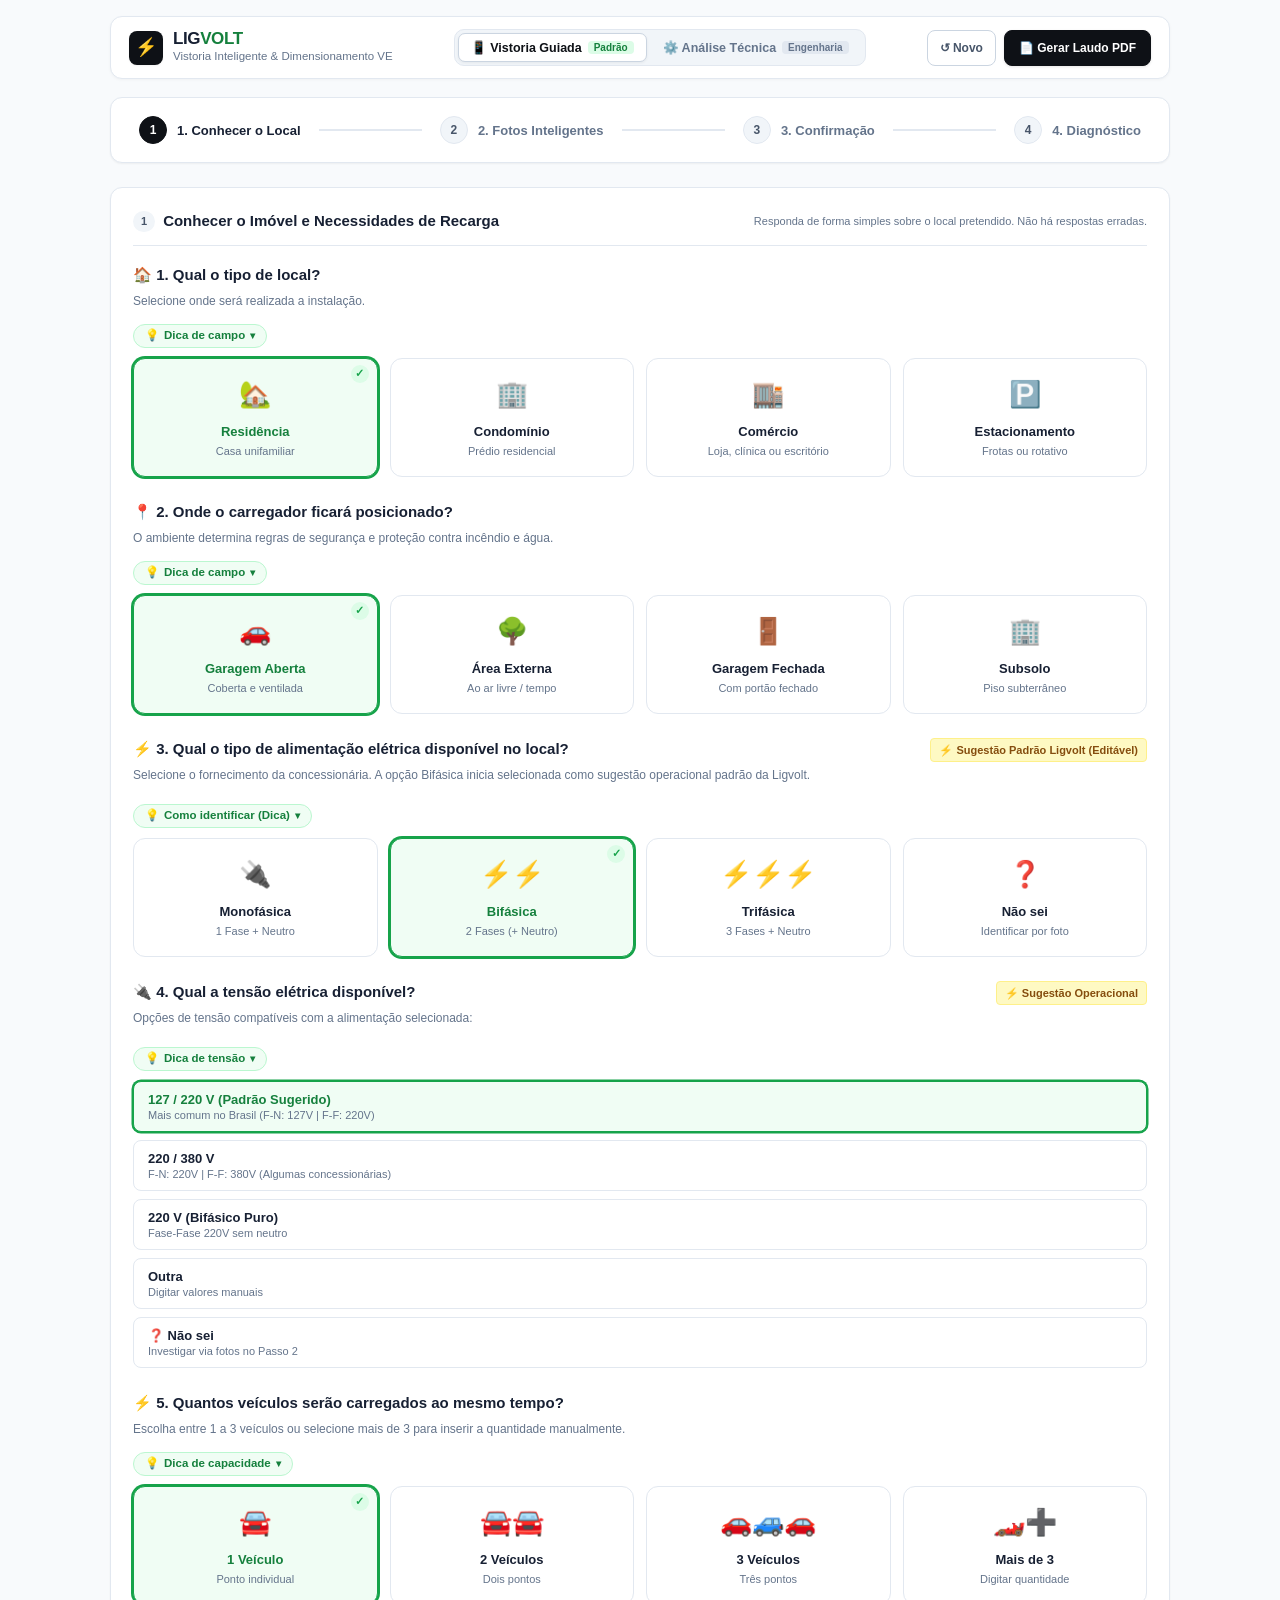
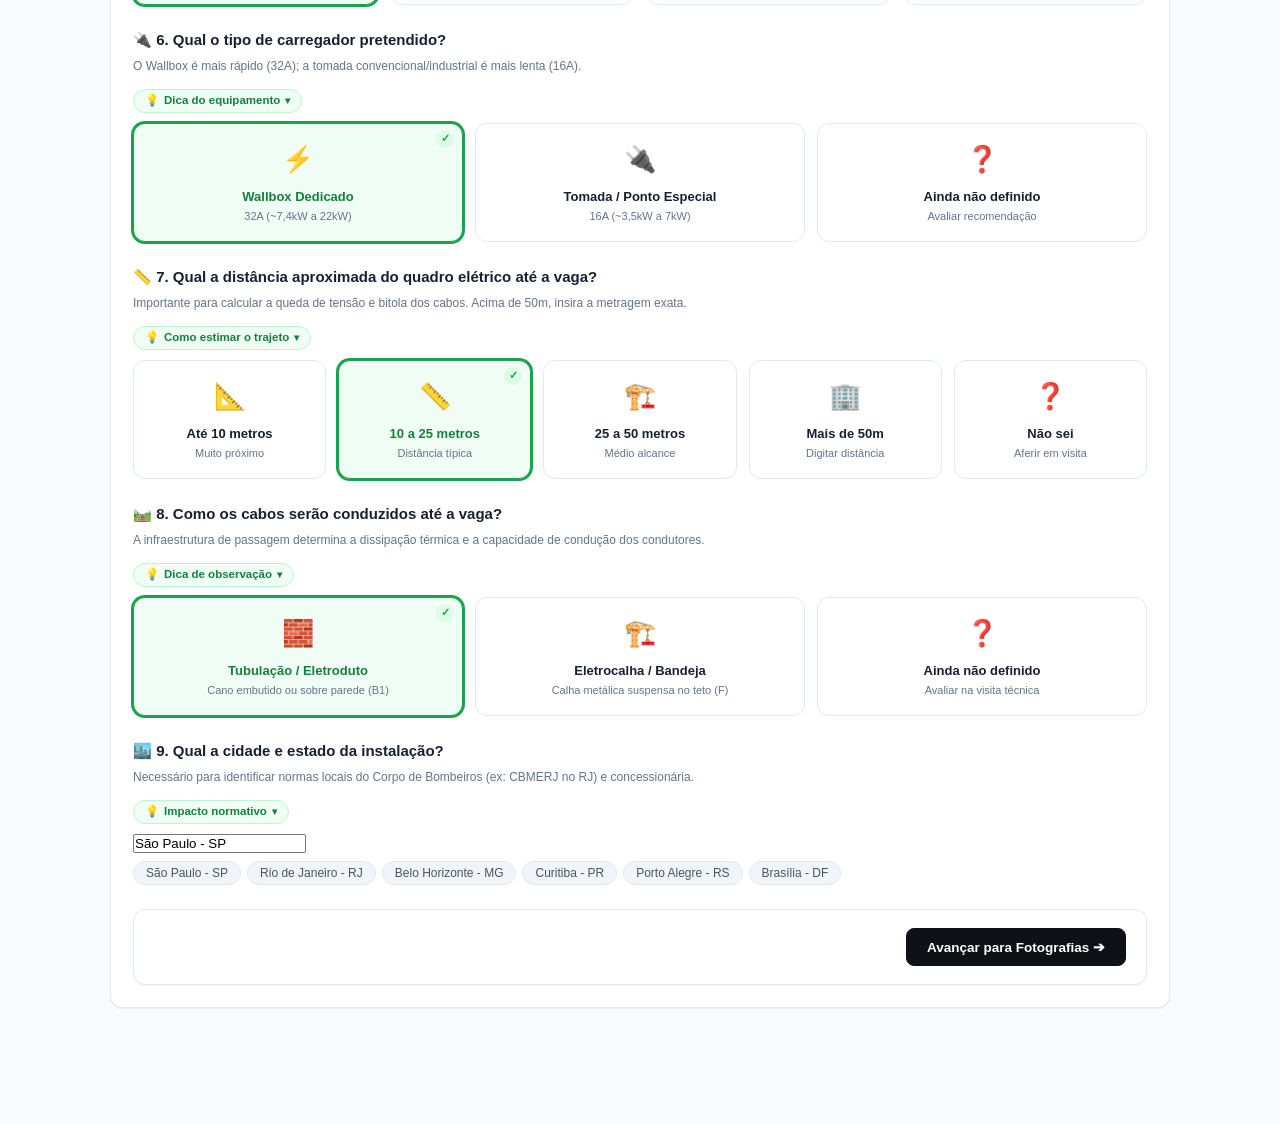
==== commit a89f248b: "feat(vistoria): adicionar selecao visual de infraestrutura de passagem de cabos e integracao bidirec" ====
--- a/index.html
+++ b/index.html
@@ -510,20 +510,68 @@
             </div>
           </div>
 
-          <!-- Pergunta 8: Cidade e Estado -->
+          <!-- Pergunta 8: Infraestrutura de Passagem dos Cabos -->
           <div class="wizard-question-box">
-            <h3 class="wizard-question-title">🏙️ 8. Qual a cidade e estado da instalação?</h3>
+            <h3 class="wizard-question-title">🛤️ 8. Como os cabos serão conduzidos até a vaga?</h3>
+            <p class="wizard-question-subtitle">A infraestrutura de passagem determina a dissipação térmica e a capacidade de condução dos condutores.</p>
+            <div class="question-hint-wrapper">
+              <button type="button" class="btn-toggle-hint" data-hint-id="hintQ8" aria-expanded="false">
+                <span class="hint-btn-icon">💡</span>
+                <span class="hint-btn-text">Dica de observação</span>
+                <span class="hint-chevron">▾</span>
+              </button>
+              <div id="hintQ8" class="operator-hint-card" style="display: none;">
+                <div class="hint-card-header">
+                  <div class="hint-card-badge"><span>💡</span> <strong>O que observar na garagem</strong></div>
+                  <button type="button" class="btn-close-hint" data-close-hint="hintQ8" title="Fechar dica">✕ Fechar</button>
+                </div>
+                <div class="hint-card-content">
+                  <p>Olhe para o teto e as paredes da garagem: se houver <strong>calhas metálicas perfuradas suspensas no teto</strong> por onde já passam outros cabos (muito comum em condomínios), selecione <em>Eletrocalha / Bandeja</em>. Se a fiação for passar por <strong>canos plásticos ou metálicos embutidos ou na parede</strong>, selecione <em>Eletroduto / Tubulação</em>.</p>
+                </div>
+              </div>
+            </div>
+            <div class="visual-tiles-grid">
+              <label class="visual-tile-item">
+                <input type="radio" name="inspInstallMethod" value="B1" class="visual-tile-input" checked />
+                <div class="visual-tile-label">
+                  <span class="tile-icon">🧱</span>
+                  <span class="tile-title">Tubulação / Eletroduto</span>
+                  <span class="tile-sub">Cano embutido ou sobre parede (B1)</span>
+                </div>
+              </label>
+              <label class="visual-tile-item">
+                <input type="radio" name="inspInstallMethod" value="F" class="visual-tile-input" />
+                <div class="visual-tile-label">
+                  <span class="tile-icon">🏗️</span>
+                  <span class="tile-title">Eletrocalha / Bandeja</span>
+                  <span class="tile-sub">Calha metálica suspensa no teto (F)</span>
+                </div>
+              </label>
+              <label class="visual-tile-item">
+                <input type="radio" name="inspInstallMethod" value="nao_sei" class="visual-tile-input" />
+                <div class="visual-tile-label">
+                  <span class="tile-icon">❓</span>
+                  <span class="tile-title">Ainda não definido</span>
+                  <span class="tile-sub">Avaliar na visita técnica</span>
+                </div>
+              </label>
+            </div>
+          </div>
+
+          <!-- Pergunta 9: Cidade e Estado -->
+          <div class="wizard-question-box">
+            <h3 class="wizard-question-title">🏙️ 9. Qual a cidade e estado da instalação?</h3>
             <p class="wizard-question-subtitle">Necessário para identificar normas locais do Corpo de Bombeiros (ex: CBMERJ no RJ) e concessionária.</p>
             <div class="question-hint-wrapper">
-              <button type="button" class="btn-toggle-hint" data-hint-id="hintQ8" aria-expanded="false">
+              <button type="button" class="btn-toggle-hint" data-hint-id="hintQ9" aria-expanded="false">
                 <span class="hint-btn-icon">💡</span>
                 <span class="hint-btn-text">Impacto normativo</span>
                 <span class="hint-chevron">▾</span>
               </button>
-              <div id="hintQ8" class="operator-hint-card" style="display: none;">
+              <div id="hintQ9" class="operator-hint-card" style="display: none;">
                 <div class="hint-card-header">
                   <div class="hint-card-badge"><span>💡</span> <strong>Normas e Concessionária</strong></div>
-                  <button type="button" class="btn-close-hint" data-close-hint="hintQ8" title="Fechar dica">✕ Fechar</button>
+                  <button type="button" class="btn-close-hint" data-close-hint="hintQ9" title="Fechar dica">✕ Fechar</button>
                 </div>
                 <div class="hint-card-content">
                   <p>A localização define as instruções técnicas do Corpo de Bombeiros estadual (como exigências de chuveiros automáticos em subsolos) e as normas de medição da distribuidora.</p>
